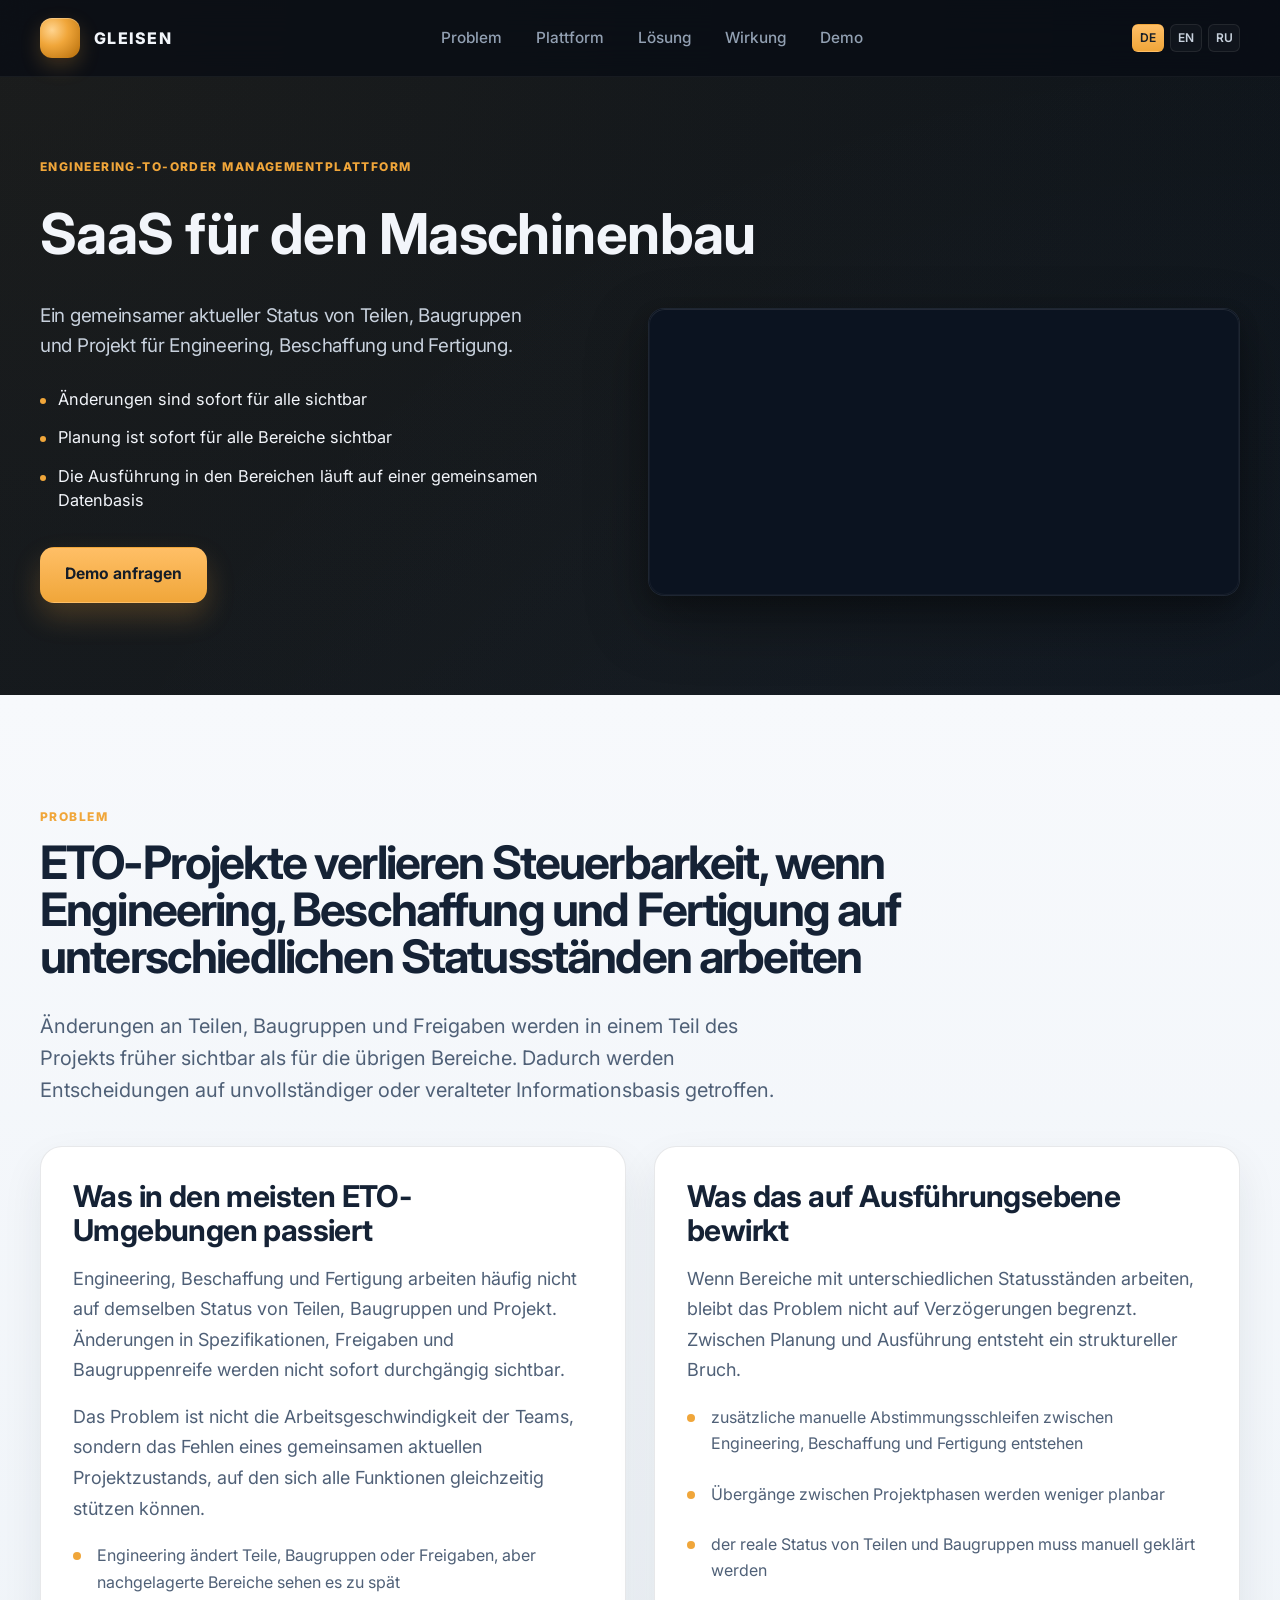
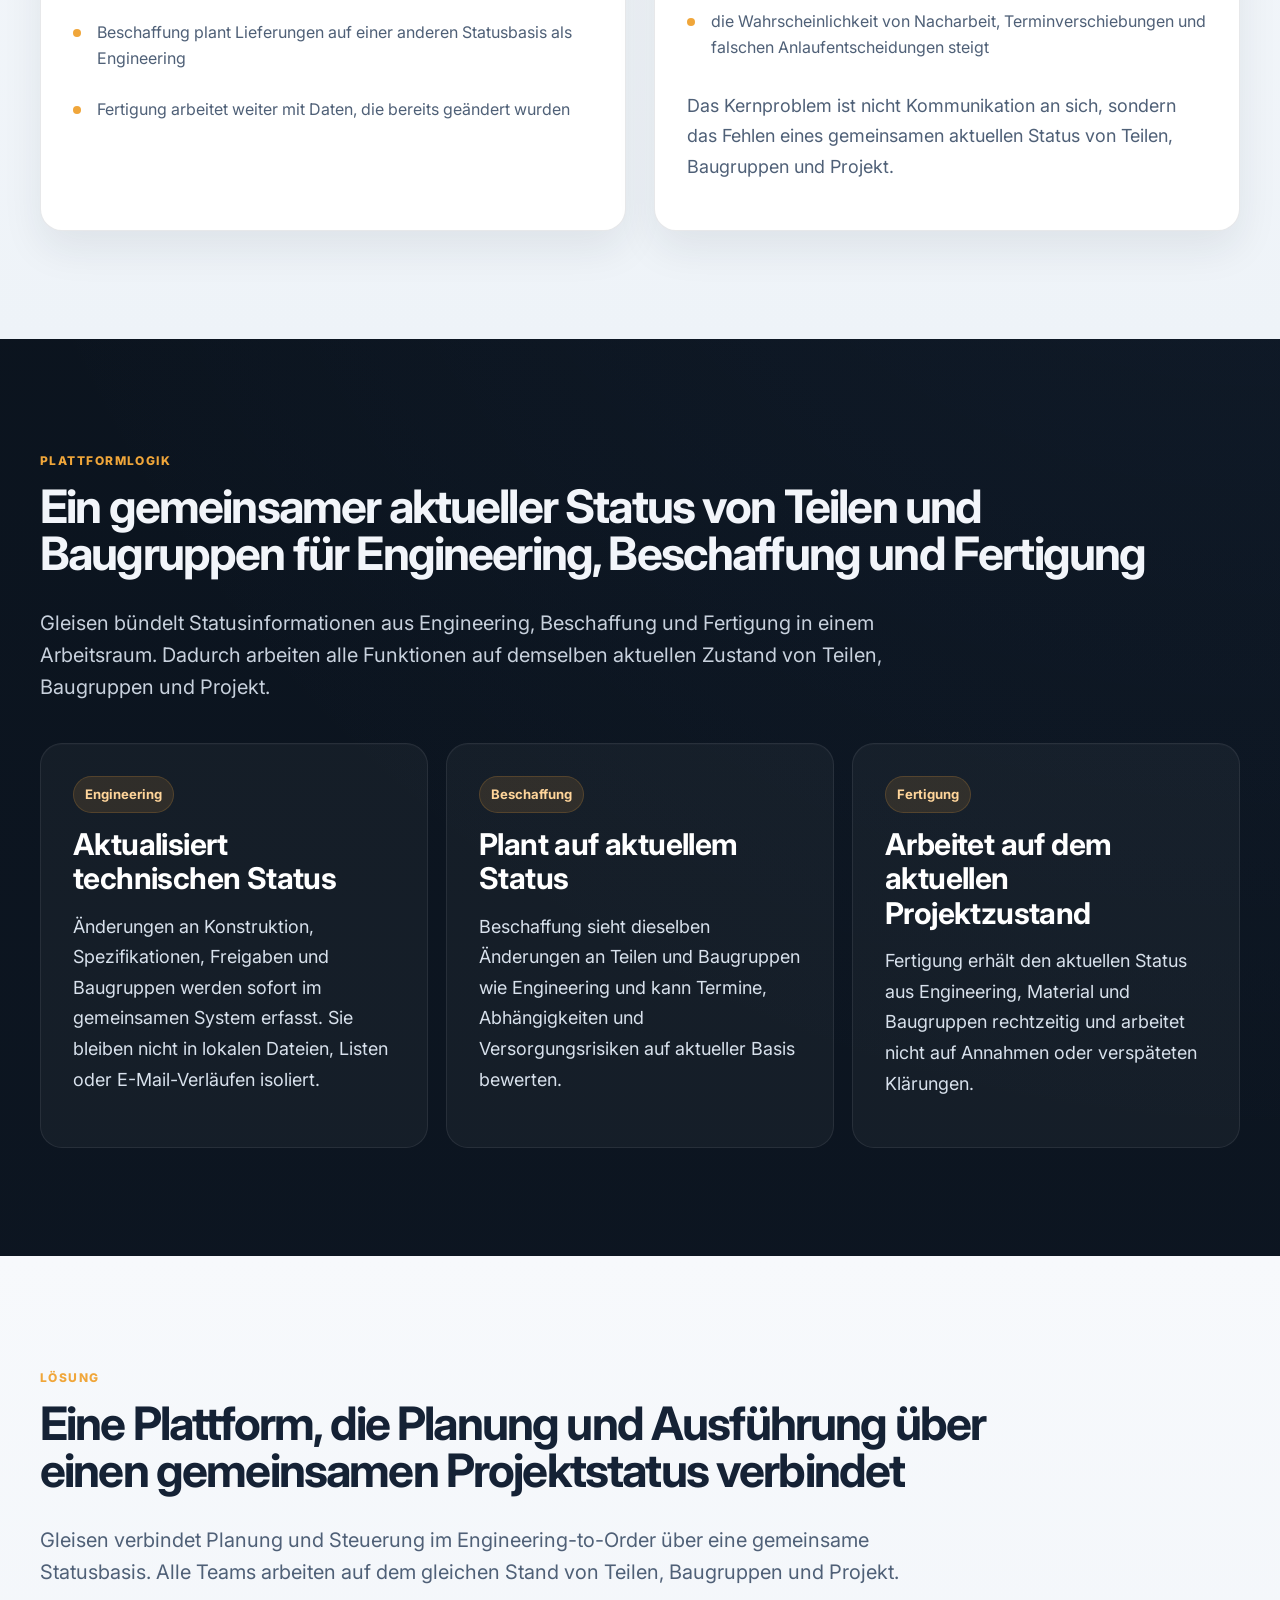
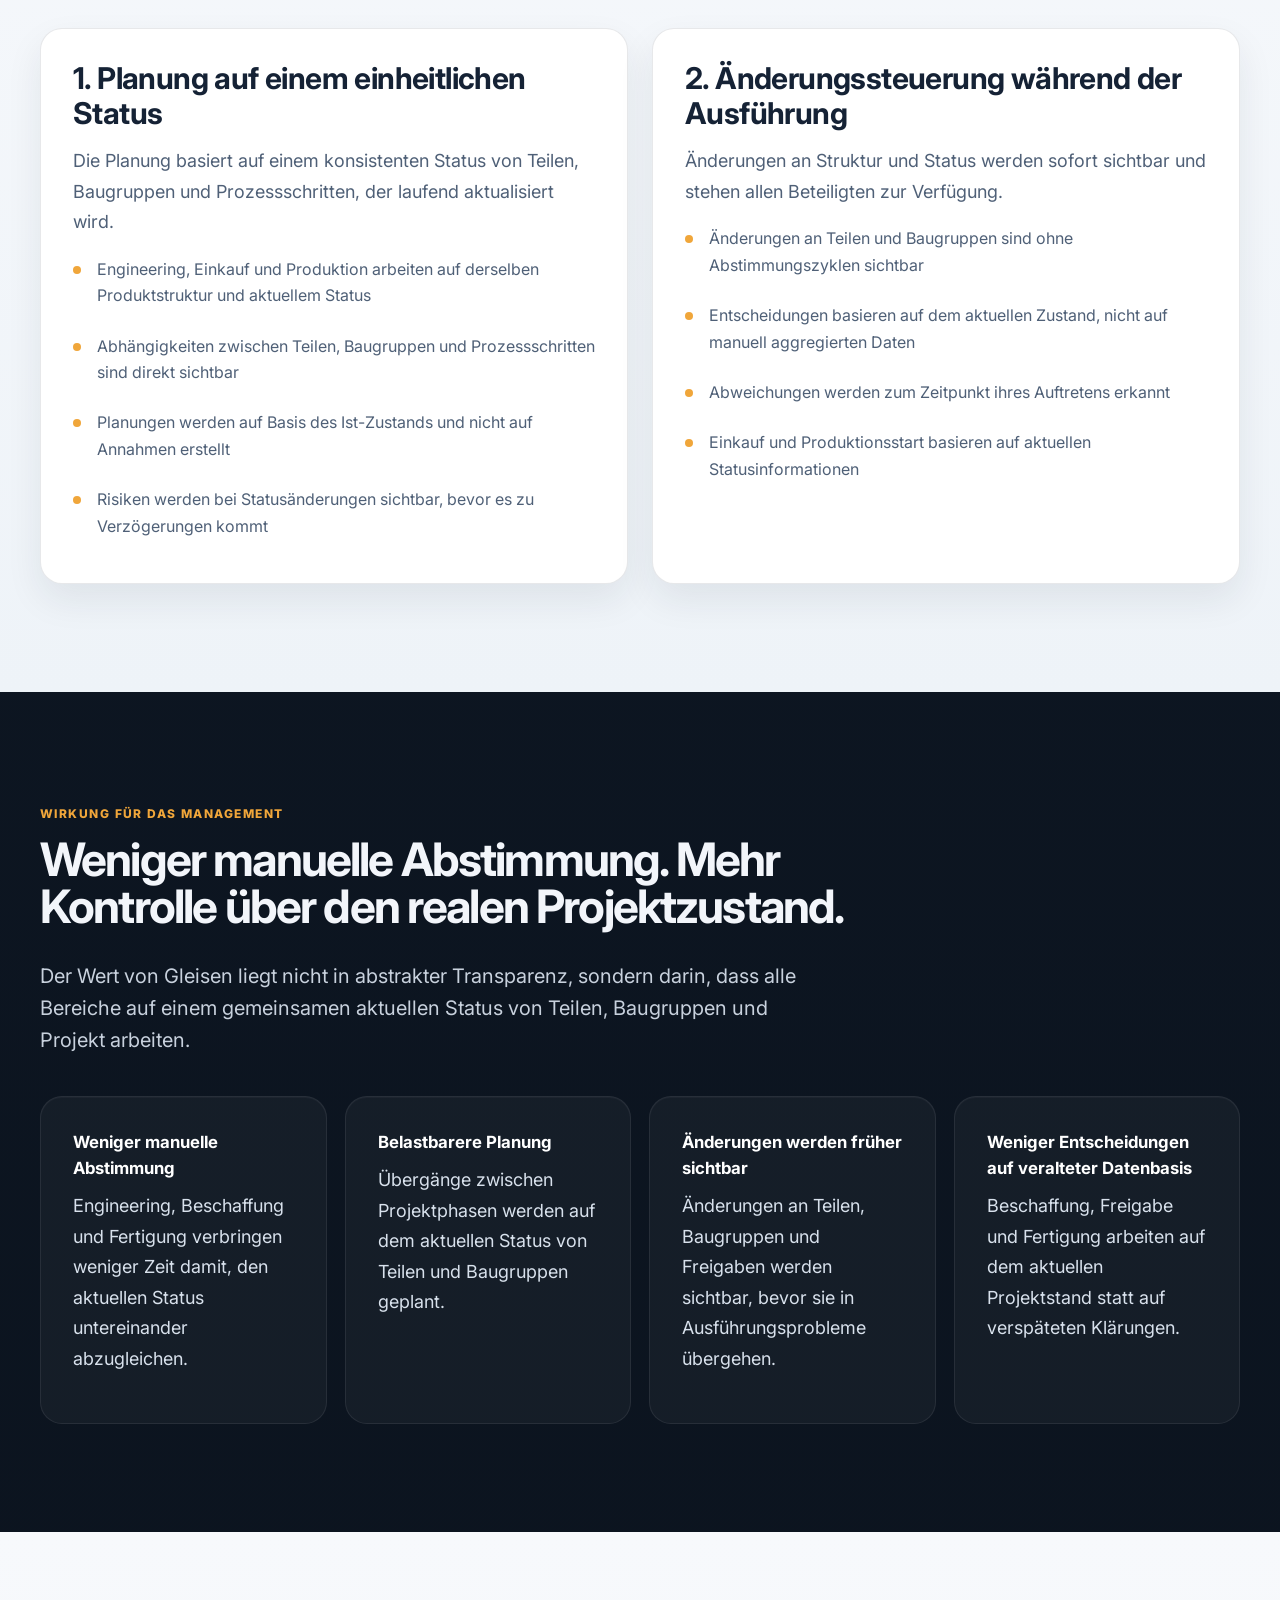
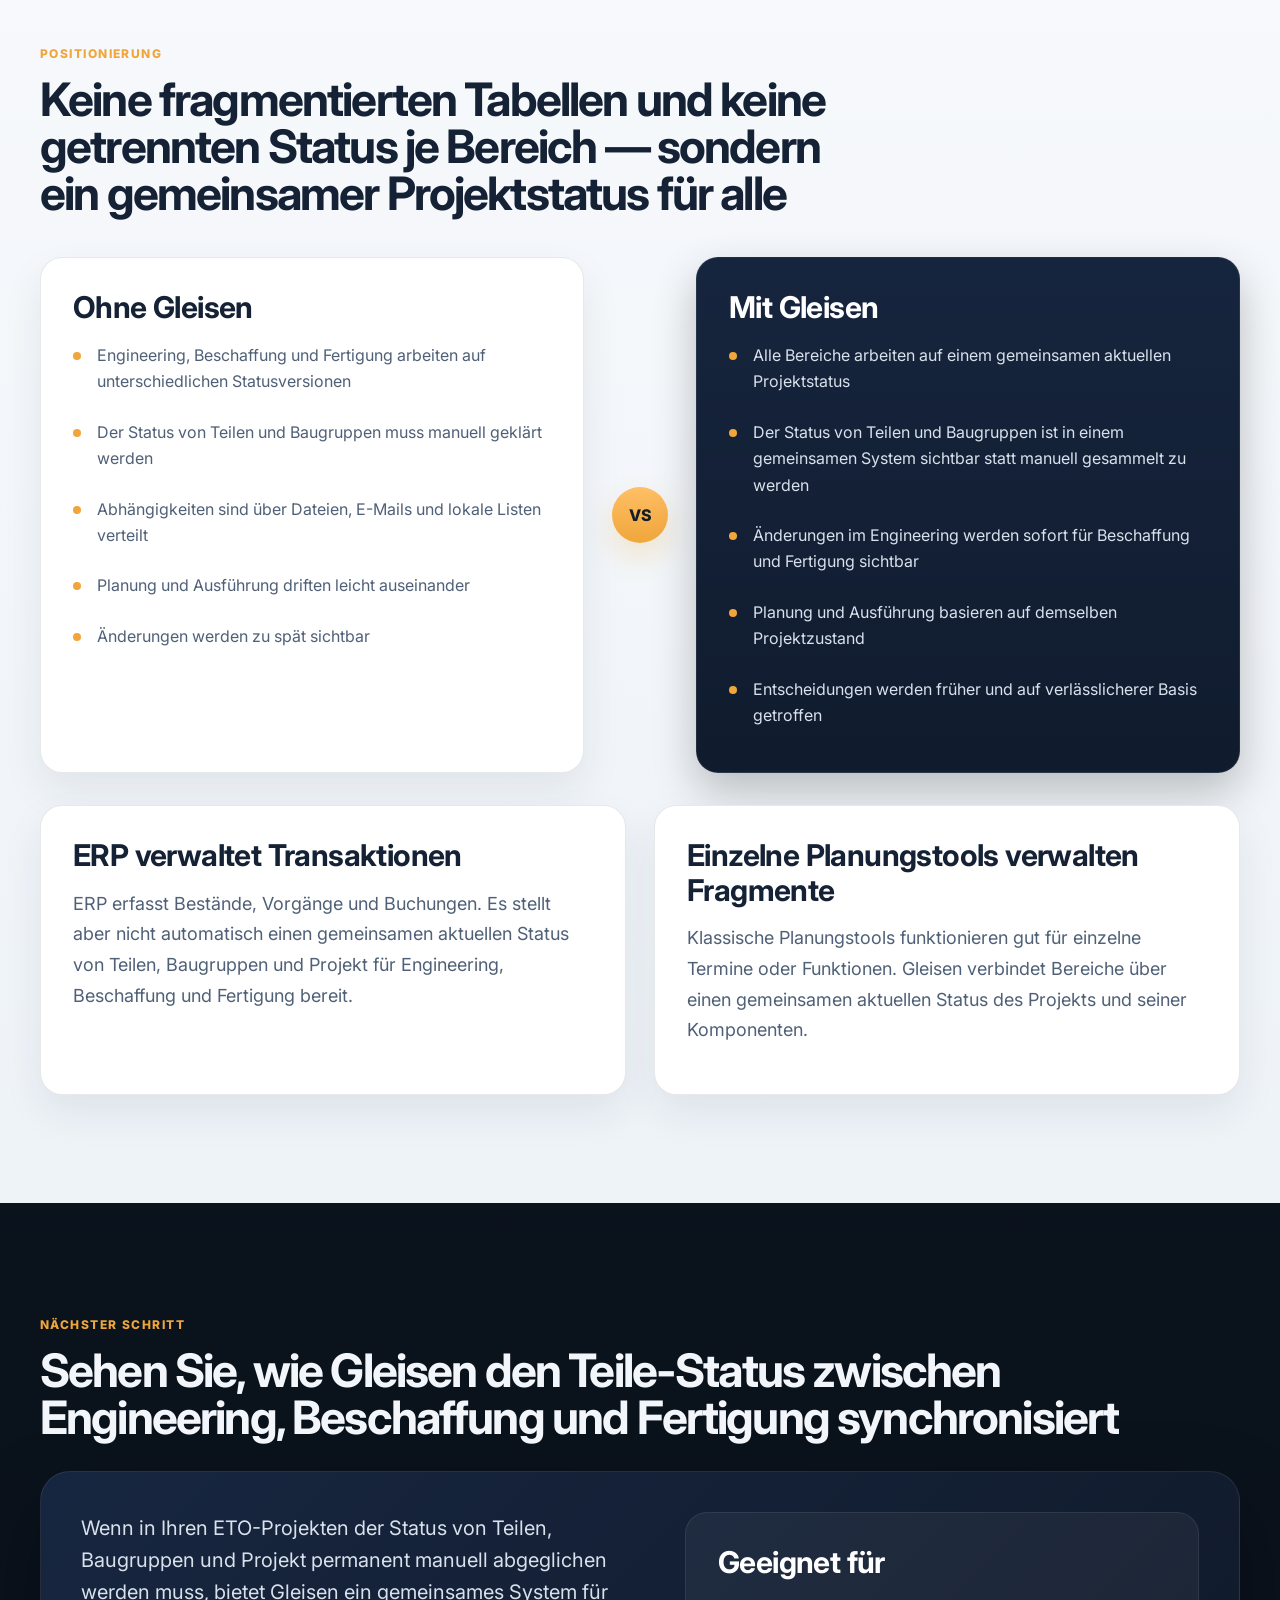
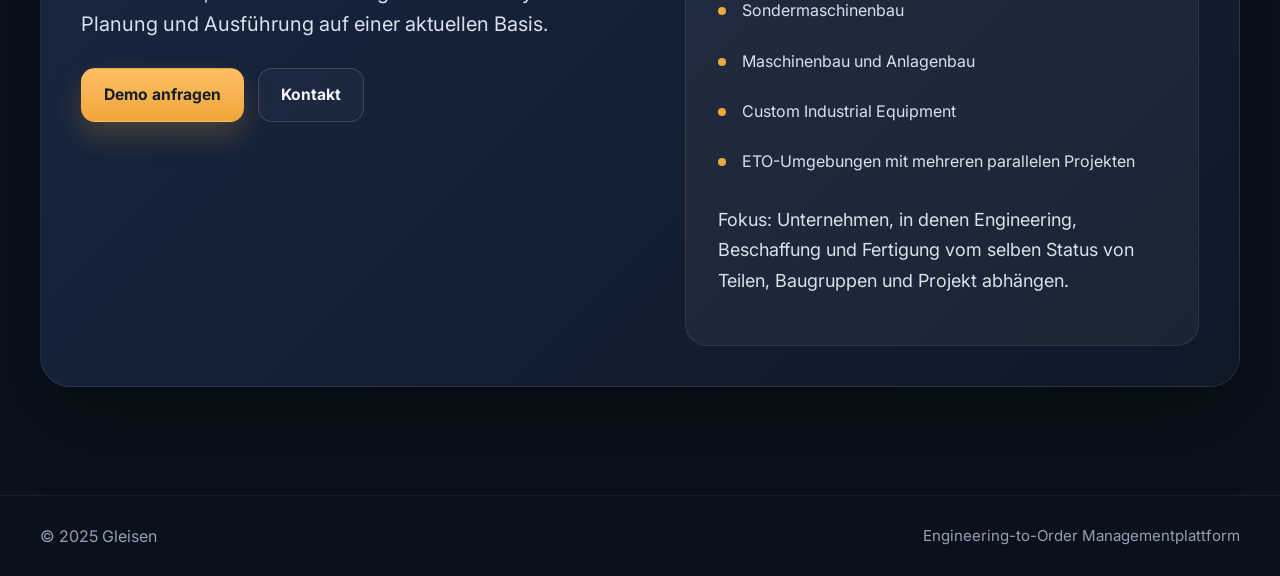
==== index.html @ a9985c9d "init" ====
<!DOCTYPE html>
<html lang="de">

<head>
  <meta charset="UTF-8" />
  <meta name="viewport" content="width=device-width, initial-scale=1.0" />

  <title>Gleisen — Plattform für Statusmanagement von Teilen und Baugruppen in ETO</title>
  <meta name="description"
    content="Gleisen ist eine Plattform für Engineering-to-Order, die Engineering, Beschaffung und Fertigung auf einen gemeinsamen aktuellen Status von Teilen, Baugruppen und Projekt synchronisiert." />
  <meta name="keywords"
    content="Engineering-to-Order Software, ETO Plattform, ETO Steuerung, Maschinenbau SaaS, Teile- und Baugruppenstatus, Engineering Beschaffung Fertigung, Industrial SaaS" />
  <meta name="robots" content="index,follow,max-image-preview:large,max-snippet:-1,max-video-preview:-1" />
  <meta name="author" content="Gleisen" />

  <link rel="canonical" href="https://www.gleisen.com/" />
  <link rel="alternate" hreflang="de" href="https://www.gleisen.com/" />
  <link rel="alternate" hreflang="en" href="https://www.gleisen.com/en.html" />
  <link rel="alternate" hreflang="ru" href="https://www.gleisen.com/ru.html" />
  <link rel="alternate" hreflang="x-default" href="https://www.gleisen.com/" />

  <meta property="og:type" content="website" />
  <meta property="og:title" content="Gleisen — Plattform für Statusmanagement von Teilen und Baugruppen in ETO" />
  <meta property="og:description"
    content="Eine Plattform für Engineering, Beschaffung und Fertigung mit einem gemeinsamen aktuellen Status von Teilen, Baugruppen und Projekt." />
  <meta property="og:url" content="https://www.gleisen.com/" />
  <meta property="og:site_name" content="Gleisen" />
  <meta property="og:locale" content="de_DE" />

  <meta name="twitter:card" content="summary_large_image" />
  <meta name="twitter:title" content="Gleisen — Plattform für Statusmanagement von Teilen und Baugruppen in ETO" />
  <meta name="twitter:description"
    content="Gleisen synchronisiert Engineering, Beschaffung und Fertigung auf einen gemeinsamen aktuellen Status von Teilen, Baugruppen und Projekt." />

  <link rel="preconnect" href="https://fonts.googleapis.com">
  <link rel="preconnect" href="https://fonts.gstatic.com" crossorigin>
  <link href="https://fonts.googleapis.com/css2?family=Inter:wght@400;500;600;700;800&display=swap" rel="stylesheet">
  <link rel="stylesheet" href="styles.css" />

  <script type="application/ld+json">
  {
    "@context": "https://schema.org",
    "@type": "SoftwareApplication",
    "name": "Gleisen",
    "applicationCategory": "BusinessApplication",
    "operatingSystem": "Web",
    "description": "Plattform für Engineering-to-Order, die Engineering, Beschaffung und Fertigung auf einen gemeinsamen aktuellen Status von Teilen, Baugruppen und Projekt zusammenführt.",
    "inLanguage": "de",
    "offers": {
      "@type": "Offer",
      "price": "0",
      "priceCurrency": "EUR"
    }
  }
  </script>
  <script src="script.js" defer></script>
</head>

<body>
  <header class="site-header">
    <div class="container nav">
      <a href="index.html" class="brand" aria-label="Gleisen Startseite">
        <span class="brand-mark" aria-hidden="true"></span>
        <span class="brand-text">GLEISEN</span>
      </a>

      <nav class="nav-links" aria-label="Hauptnavigation">
        <a href="#problem">Problem</a>
        <a href="#platform">Plattform</a>
        <a href="#solution">Lösung</a>
        <a href="#impact">Wirkung</a>
        <a href="#contact">Demo</a>
      </nav>

      <div class="header-actions">
        <div class="lang-switch" aria-label="Sprachumschalter">
          <a href="index.html" class="active" lang="de">DE</a>
          <a href="en.html" lang="en">EN</a>
          <a href="ru.html" lang="ru">RU</a>
        </div>
      </div>
    </div>
  </header>

  <main>

    <section class="hero">
      <div class="container">
        <div class="hero-top">
          <span class="eyebrow">ENGINEERING-TO-ORDER MANAGEMENTPLATTFORM</span>
          <h1>SaaS für den Maschinenbau</h1>
        </div>

        <div class="hero-grid">

          <div class="hero-left">

            <div class="hero-text">
              <p class="hero-subline">
                Ein gemeinsamer aktueller Status von Teilen, Baugruppen und Projekt für Engineering, Beschaffung und
                Fertigung.
              </p>

              <div class="hero-points">
                <div class="item">Änderungen sind sofort für alle sichtbar</div>
                <div class="item">Planung ist sofort für alle Bereiche sichtbar</div>
                <div class="item">Die Ausführung in den Bereichen läuft auf einer gemeinsamen Datenbasis</div>
              </div>
            </div>

            <div class="btn-row hero-actions">
              <a href="#contact" class="btn btn-primary">Demo anfragen</a>
            </div>

          </div>

          <div class="hero-right">
            <div class="hero-media" id="openVideo">
              <video class="hero-video" src="assets/dashboard.mp4" muted autoplay loop></video>
            </div>

            <div class="video-modal" id="videoModal">
              <div class="video-modal-backdrop"></div>
              <div class="video-modal-content">
                <video src="assets/dashboard.mp4" controls autoplay></video>
              </div>
            </div>

          </div>
        </div>
      </div>
    </section>

    <section id="problem" class="section light-section">
      <div class="container">
        <div class="section-header">
          <span class="eyebrow">Problem</span>
          <h2 class="section-title">ETO-Projekte verlieren Steuerbarkeit, wenn Engineering, Beschaffung und Fertigung
            auf unterschiedlichen Statusständen arbeiten</h2>
        </div>

        <p class="section-intro narrow">
          Änderungen an Teilen, Baugruppen und Freigaben werden in einem Teil des Projekts früher sichtbar als für die
          übrigen Bereiche.
          Dadurch werden Entscheidungen auf unvollständiger oder veralteter Informationsbasis getroffen.
        </p>

        <div class="cards-grid">
          <div class="card">
            <h3>Was in den meisten ETO-Umgebungen passiert</h3>
            <p>
              Engineering, Beschaffung und Fertigung arbeiten häufig nicht auf demselben Status von Teilen, Baugruppen
              und Projekt.
              Änderungen in Spezifikationen, Freigaben und Baugruppenreife werden nicht sofort durchgängig sichtbar.
            </p>
            <p>
              Das Problem ist nicht die Arbeitsgeschwindigkeit der Teams, sondern das Fehlen eines gemeinsamen aktuellen
              Projektzustands,
              auf den sich alle Funktionen gleichzeitig stützen können.
            </p>
            <ul class="list">
              <li>Engineering ändert Teile, Baugruppen oder Freigaben, aber nachgelagerte Bereiche sehen es zu spät</li>
              <li>Beschaffung plant Lieferungen auf einer anderen Statusbasis als Engineering</li>
              <li>Fertigung arbeitet weiter mit Daten, die bereits geändert wurden</li>
            </ul>
          </div>

          <div class="card">
            <h3>Was das auf Ausführungsebene bewirkt</h3>
            <p>
              Wenn Bereiche mit unterschiedlichen Statusständen arbeiten, bleibt das Problem nicht auf Verzögerungen
              begrenzt.
              Zwischen Planung und Ausführung entsteht ein struktureller Bruch.
            </p>
            <ul class="list">
              <li>zusätzliche manuelle Abstimmungsschleifen zwischen Engineering, Beschaffung und Fertigung entstehen
              </li>
              <li>Übergänge zwischen Projektphasen werden weniger planbar</li>
              <li>der reale Status von Teilen und Baugruppen muss manuell geklärt werden</li>
              <li>die Wahrscheinlichkeit von Nacharbeit, Terminverschiebungen und falschen Anlaufentscheidungen steigt
              </li>
            </ul>
            <p style="margin-top:18px;">
              Das Kernproblem ist nicht Kommunikation an sich, sondern das Fehlen eines gemeinsamen aktuellen Status von
              Teilen, Baugruppen und Projekt.
            </p>
          </div>
        </div>
      </div>
    </section>

    <section id="platform" class="section">
      <div class="container">
        <div class="section-header">
          <span class="eyebrow">Plattformlogik</span>
          <h2 class="section-title">Ein gemeinsamer aktueller Status von Teilen und Baugruppen für Engineering,
            Beschaffung und Fertigung</h2>
        </div>

        <p class="section-intro">
          Gleisen bündelt Statusinformationen aus Engineering, Beschaffung und Fertigung in einem Arbeitsraum.
          Dadurch arbeiten alle Funktionen auf demselben aktuellen Zustand von Teilen, Baugruppen und Projekt.
        </p>

        <div class="flow-line">
          <div class="flow-card">
            <div class="label">Engineering</div>
            <h3>Aktualisiert technischen Status</h3>
            <p>
              Änderungen an Konstruktion, Spezifikationen, Freigaben und Baugruppen werden sofort im gemeinsamen System
              erfasst.
              Sie bleiben nicht in lokalen Dateien, Listen oder E-Mail-Verläufen isoliert.
            </p>
          </div>

          <div class="flow-card">
            <div class="label">Beschaffung</div>
            <h3>Plant auf aktuellem Status</h3>
            <p>
              Beschaffung sieht dieselben Änderungen an Teilen und Baugruppen wie Engineering
              und kann Termine, Abhängigkeiten und Versorgungsrisiken auf aktueller Basis bewerten.
            </p>
          </div>

          <div class="flow-card">
            <div class="label">Fertigung</div>
            <h3>Arbeitet auf dem aktuellen Projektzustand</h3>
            <p>
              Fertigung erhält den aktuellen Status aus Engineering, Material und Baugruppen rechtzeitig
              und arbeitet nicht auf Annahmen oder verspäteten Klärungen.
            </p>
          </div>
        </div>
      </div>
    </section>

    <section id="solution" class="section light-section">
      <div class="container">
        <div class="section-header">
          <span class="eyebrow">Lösung</span>
          <h2 class="section-title">
            Eine Plattform, die Planung und Ausführung über einen gemeinsamen Projektstatus verbindet
          </h2>
        </div>

        <p class="section-intro">
          Gleisen verbindet Planung und Steuerung im Engineering-to-Order über eine gemeinsame Statusbasis.
          Alle Teams arbeiten auf dem gleichen Stand von Teilen, Baugruppen und Projekt.
        </p>

        <div class="split">
          <div class="feature-panel light panel-left">
            <h3>1. Planung auf einem einheitlichen Status</h3>
            <p>
              Die Planung basiert auf einem konsistenten Status von Teilen, Baugruppen und Prozessschritten, der laufend
              aktualisiert wird.
            </p>
            <ul class="list">
              <li>Engineering, Einkauf und Produktion arbeiten auf derselben Produktstruktur und aktuellem Status</li>
              <li>Abhängigkeiten zwischen Teilen, Baugruppen und Prozessschritten sind direkt sichtbar</li>
              <li>Planungen werden auf Basis des Ist-Zustands und nicht auf Annahmen erstellt</li>
              <li>Risiken werden bei Statusänderungen sichtbar, bevor es zu Verzögerungen kommt</li>
            </ul>
          </div>

          <div class="feature-panel light panel-right">
            <h3>2. Änderungssteuerung während der Ausführung</h3>
            <p>
              Änderungen an Struktur und Status werden sofort sichtbar und stehen allen Beteiligten zur Verfügung.
            </p>
            <ul class="list">
              <li>Änderungen an Teilen und Baugruppen sind ohne Abstimmungszyklen sichtbar</li>
              <li>Entscheidungen basieren auf dem aktuellen Zustand, nicht auf manuell aggregierten Daten</li>
              <li>Abweichungen werden zum Zeitpunkt ihres Auftretens erkannt</li>
              <li>Einkauf und Produktionsstart basieren auf aktuellen Statusinformationen</li>
            </ul>
          </div>
        </div>
      </div>
    </section>

    <section id="impact" class="section">
      <div class="container">
        <div class="section-header">
          <span class="eyebrow">Wirkung für das Management</span>
          <h2 class="section-title">Weniger manuelle Abstimmung. Mehr Kontrolle über den realen Projektzustand.</h2>
        </div>

        <p class="section-intro narrow">
          Der Wert von Gleisen liegt nicht in abstrakter Transparenz, sondern darin, dass alle Bereiche
          auf einem gemeinsamen aktuellen Status von Teilen, Baugruppen und Projekt arbeiten.
        </p>

        <div class="value-grid">
          <div class="value-card">
            <strong>Weniger manuelle Abstimmung</strong>
            <p>Engineering, Beschaffung und Fertigung verbringen weniger Zeit damit, den aktuellen Status untereinander
              abzugleichen.</p>
          </div>
          <div class="value-card">
            <strong>Belastbarere Planung</strong>
            <p>Übergänge zwischen Projektphasen werden auf dem aktuellen Status von Teilen und Baugruppen geplant.</p>
          </div>
          <div class="value-card">
            <strong>Änderungen werden früher sichtbar</strong>
            <p>Änderungen an Teilen, Baugruppen und Freigaben werden sichtbar, bevor sie in Ausführungsprobleme
              übergehen.</p>
          </div>
          <div class="value-card">
            <strong>Weniger Entscheidungen auf veralteter Datenbasis</strong>
            <p>Beschaffung, Freigabe und Fertigung arbeiten auf dem aktuellen Projektstand statt auf verspäteten
              Klärungen.</p>
          </div>
        </div>
      </div>
    </section>

    <section class="section light-section">
      <div class="container">
        <div class="section-header">
          <span class="eyebrow">Positionierung</span>
          <h2 class="section-title">Keine fragmentierten Tabellen und keine getrennten Status je Bereich — sondern ein
            gemeinsamer Projektstatus für alle</h2>
        </div>

        <div class="compare compare-top">
          <div class="compare-card left">
            <h3>Ohne Gleisen</h3>
            <ul class="list">
              <li>Engineering, Beschaffung und Fertigung arbeiten auf unterschiedlichen Statusversionen</li>
              <li>Der Status von Teilen und Baugruppen muss manuell geklärt werden</li>
              <li>Abhängigkeiten sind über Dateien, E-Mails und lokale Listen verteilt</li>
              <li>Planung und Ausführung driften leicht auseinander</li>
              <li>Änderungen werden zu spät sichtbar</li>
            </ul>
          </div>

          <div class="vs">VS</div>

          <div class="compare-card right">
            <h3>Mit Gleisen</h3>
            <ul class="list">
              <li>Alle Bereiche arbeiten auf einem gemeinsamen aktuellen Projektstatus</li>
              <li>Der Status von Teilen und Baugruppen ist in einem gemeinsamen System sichtbar statt manuell gesammelt
                zu werden</li>
              <li>Änderungen im Engineering werden sofort für Beschaffung und Fertigung sichtbar</li>
              <li>Planung und Ausführung basieren auf demselben Projektzustand</li>
              <li>Entscheidungen werden früher und auf verlässlicherer Basis getroffen</li>
            </ul>
          </div>
        </div>

        <div class="cards-grid positioning-grid">
          <div class="card positioning-card">
            <h3>ERP verwaltet Transaktionen</h3>
            <p>
              ERP erfasst Bestände, Vorgänge und Buchungen.
              Es stellt aber nicht automatisch einen gemeinsamen aktuellen Status von Teilen, Baugruppen und Projekt für
              Engineering, Beschaffung und Fertigung bereit.
            </p>
          </div>
          <div class="card positioning-card">
            <h3>Einzelne Planungstools verwalten Fragmente</h3>
            <p>
              Klassische Planungstools funktionieren gut für einzelne Termine oder Funktionen.
              Gleisen verbindet Bereiche über einen gemeinsamen aktuellen Status des Projekts und seiner Komponenten.
            </p>
          </div>
        </div>
      </div>
    </section>

    <section id="contact" class="section">
      <div class="container">
        <div class="section-header">
          <span class="eyebrow">Nächster Schritt</span>
          <h2 class="section-title">Sehen Sie, wie Gleisen den Teile-Status zwischen Engineering, Beschaffung und
            Fertigung synchronisiert</h2>
        </div>

        <div class="cta-panel">
          <div>
            <p class="section-intro narrow" style="margin-bottom: 28px;">
              Wenn in Ihren ETO-Projekten der Status von Teilen, Baugruppen und Projekt permanent manuell abgeglichen
              werden muss,
              bietet Gleisen ein gemeinsames System für Planung und Ausführung auf einer aktuellen Basis.
            </p>
            <div class="btn-row">
              <a href="mailto:demo@gleisen.com" class="btn btn-primary">Demo anfragen</a>
              <a href="mailto:kontakt@gleisen.com" class="btn btn-secondary">Kontakt</a>
            </div>
          </div>

          <div class="cta-box">
            <h3>Geeignet für</h3>
            <ul class="list">
              <li>Sondermaschinenbau</li>
              <li>Maschinenbau und Anlagenbau</li>
              <li>Custom Industrial Equipment</li>
              <li>ETO-Umgebungen mit mehreren parallelen Projekten</li>
            </ul>
            <p style="margin-top:18px;">
              Fokus: Unternehmen, in denen Engineering, Beschaffung und Fertigung vom selben Status von Teilen,
              Baugruppen und Projekt abhängen.
            </p>
          </div>
        </div>
      </div>
    </section>
  </main>

  <footer class="footer">
    <div class="container footer-row">
      <div>© 2025 Gleisen</div>
      <div class="muted-small">Engineering-to-Order Managementplattform</div>
    </div>
  </footer>
</body>

</html>
---- styles.css ----
:root {
  --bg: #0a111b;
  --bg-2: #0f1825;
  --bg-3: #142133;

  --panel: rgba(255, 255, 255, 0.04);
  --panel-strong: rgba(255, 255, 255, 0.06);
  --panel-light: #f7f9fc;
  --panel-light-2: #eef3f8;

  --text: #f2f5fa;
  --text-2: #c8d1dd;
  --text-3: #92a0b2;

  --text-dark: #152235;
  --text-dark-2: #4f6077;

  --text-on-dark: #ffffff;
  --text-on-dark-2: #d8e1ec;
  --text-on-dark-3: #b6c4d6;

  --line: rgba(255, 255, 255, 0.08);
  --line-2: rgba(255, 255, 255, 0.14);
  --line-dark: rgba(21, 34, 53, 0.10);

  --accent: #f0a63a;
  --accent-2: #ffbf66;
  --accent-dark: #d88b17;

  --success: #3fbf8e;
  --warn: #f0a63a;
  --danger: #ea6c6c;
  --info: #70a7ff;

  --radius-s: 10px;
  --radius-m: 16px;
  --radius-l: 22px;
  --radius-xl: 30px;

  --shadow-s: 0 10px 24px rgba(0, 0, 0, 0.18);
  --shadow-m: 0 18px 44px rgba(0, 0, 0, 0.24);
  --shadow-l: 0 32px 80px rgba(0, 0, 0, 0.32);

  --max-width: 1200px;
  --section-space: 108px;
  --section-space-mobile: 72px;
}

*,
*::before,
*::after {
  box-sizing: border-box;
}

html {
  scroll-behavior: smooth;
}

body {
  margin: 0;
  font-family: "Inter", system-ui, -apple-system, BlinkMacSystemFont, "Segoe UI", sans-serif;
  color: var(--text);
  background:
    radial-gradient(circle at 0% 0%, rgba(240, 166, 58, 0.08) 0%, transparent 28%),
    radial-gradient(circle at 100% 20%, rgba(112, 167, 255, 0.06) 0%, transparent 24%),
    linear-gradient(180deg, #09111a 0%, #0d1622 48%, #0a111b 100%);
  line-height: 1.55;
  -webkit-font-smoothing: antialiased;
  text-rendering: optimizeLegibility;
}

img,
video {
  display: block;
  max-width: 100%;
}

a {
  color: inherit;
  text-decoration: none;
}

.container {
  width: min(var(--max-width), calc(100% - 48px));
  margin: 0 auto;
}

.section {
  padding: var(--section-space) 0;
  position: relative;
}

.light-section {
  background: linear-gradient(180deg, #f7f9fc 0%, #eef3f8 100%);
  color: var(--text-dark);
}

.light-section h1,
.light-section h2,
.light-section h3,
.light-section strong {
  color: var(--text-dark);
}

.light-section p,
.light-section li,
.light-section .muted-small,
.light-section .lead,
.light-section .section-intro {
  color: var(--text-dark-2);
}

/* HEADER */

.site-header {
  position: sticky;
  top: 0;
  z-index: 100;
  backdrop-filter: blur(18px);
  background: rgba(7, 12, 20, 0.72);
  border-bottom: 1px solid rgba(255, 255, 255, 0.05);
}

.nav {
  min-height: 76px;
  display: flex;
  align-items: center;
  justify-content: space-between;
  gap: 24px;
}

.brand {
  display: inline-flex;
  align-items: center;
  gap: 14px;
  font-weight: 800;
  letter-spacing: 0.08em;
}

.brand-mark {
  width: 40px;
  height: 40px;
  border-radius: 12px;
  background: radial-gradient(circle at 30% 30%, #ffd48f 0%, #f0a63a 40%, #b36b08 100%);
  box-shadow:
    inset 0 1px 0 rgba(255, 255, 255, 0.28),
    0 8px 20px rgba(240, 166, 58, 0.22);
}

.brand-text {
  font-size: 1rem;
  color: var(--text);
}

.nav-links {
  display: flex;
  gap: 34px;
  align-items: center;
  color: var(--text-3);
  font-size: 0.96rem;
  font-weight: 500;
}

.nav-links a:hover {
  color: var(--text);
}

.header-actions {
  display: flex;
  align-items: center;
  gap: 12px;
}

.lang-switch {
  display: flex;
  gap: 6px; /* было 8 */
  align-items: center;
}

.lang-switch a {
  width: 32px;   /* было 42 */
  height: 28px;  /* было 42 */
  padding: 0;
  border-radius: 6px; /* было 12 */
  border: 1px solid var(--line);
  color: var(--text-2);
  background: rgba(255, 255, 255, 0.03);
  font-size: 0.75rem; /* было 0.88 */
  font-weight: 600;   /* было 700 */
  line-height: 1;
  display: inline-flex;
  align-items: center;
  justify-content: center;
  transition: all 0.18s ease;
}

.lang-switch a:hover {
  background: rgba(255, 255, 255, 0.07);
  color: var(--text);
}

.lang-switch a.active {
  color: #151d28;
  background: linear-gradient(180deg, var(--accent-2) 0%, var(--accent) 100%);
  border-color: transparent;
}

/* TYPOGRAPHY */

.eyebrow {
  display: inline-block;
  margin-bottom: 16px;
  font-size: 12px;
  line-height: 1;
  font-weight: 800;
  letter-spacing: 0.12em;
  text-transform: uppercase;
  color: var(--accent);
}

h1,
h2,
h3 {
  margin: 0 0 18px;
  line-height: 1.02;
}

.hero-top h1 {
  letter-spacing: -0.01em;
}

h2 {
  letter-spacing: 0.01em;
}

h1 {
  font-size: clamp(2.8rem, 4.2vw, 4.8rem);
}

h2 {
  font-size: clamp(2.2rem, 3.6vw, 3.8rem);
}

h3 {
  font-size: clamp(1.2rem, 1.8vw, 1.42rem);
}

p {
  margin: 0 0 16px;
  color: var(--text-2);
  font-size: 1.04rem;
}

.lead {
  font-size: 1.16rem;
  max-width: 66ch;
  color: var(--text-2);
}

.muted-small {
  color: var(--text-3);
  font-size: 0.94rem;
}

/* BUTTONS */

.btn-row {
  display: flex;
  flex-wrap: wrap;
  gap: 14px;
  margin-top: 8px;
}

.btn {
  display: inline-flex;
  align-items: center;
  justify-content: center;
  min-height: 54px;
  padding: 0 22px;
  border-radius: 14px;
  font-weight: 700;
  font-size: 0.98rem;
  border: 1px solid transparent;
  transition: all 0.18s ease;
  cursor: pointer;
  white-space: nowrap;
}

.btn:hover {
  transform: translateY(-1px);
}

.btn-primary {
  background: linear-gradient(180deg, var(--accent-2) 0%, var(--accent) 100%);
  color: #151d28;
  box-shadow: 0 14px 28px rgba(240, 166, 58, 0.22);
}

.btn-primary:hover {
  background: linear-gradient(180deg, #ffc978 0%, #e89a22 100%);
}

.btn-secondary {
  background: rgba(255, 255, 255, 0.03);
  border-color: var(--line-2);
  color: var(--text);
}

.btn-secondary:hover {
  background: rgba(255, 255, 255, 0.06);
}

/* SECTION HEADERS */

.section-header {
  width: 100%;
  margin-bottom: 30px;
}

.section-title {
  max-width: 1120px;
  margin: 0;
  line-height: 1.02;
  letter-spacing: -0.04em;
  text-wrap: balance;
}

.section-intro {
  max-width: 860px;
  margin: 0 0 40px;
  font-size: 20px;
  line-height: 1.6;
}

.section-intro.narrow {
  max-width: 760px;
}

/* HERO */

.hero {
  padding: 60px 0 92px;
}

.hero-top {
  margin-bottom: 40px;
  max-width: 100%;
}

.hero-top h1 {
  margin: 0;
  max-width: none;
  width: 100%;
  font-size: clamp(2.7rem, 4.4vw, 4.6rem);
  line-height: 0.96;
  text-wrap: balance;
}

.hero-top .eyebrow {
  display: block;
  margin-top: 24px;
  margin-bottom: 34px;
}

.hero-grid {
  display: grid;
  grid-template-columns: minmax(0, 520px) minmax(0, 1fr);
  gap: 88px;
  align-items: stretch;
}

.hero-left {
  display: flex;
  flex-direction: column;
  height: 100%;
}

.hero-text {
  margin-bottom: 0;
}

.hero-actions {
  margin-top: auto;
}

.hero-subline {
  margin: 0 0 26px;
  max-width: 500px;
  font-size: 1.18rem;
  line-height: 1.58;
  color: var(--text-2);
  letter-spacing: -0.015em;
}

.hero-points {
  display: grid;
  gap: 14px;
  margin: 0 0 34px;
}

.hero-points .item {
  position: relative;
  padding-left: 18px;
  font-size: 1.02rem;
  line-height: 1.5;
  color: var(--text);
}

.hero-points .item::before {
  content: "";
  position: absolute;
  left: 0;
  top: 11px;
  width: 6px;
  height: 6px;
  border-radius: 999px;
  background: var(--accent);
}

.hero .btn.btn-primary {
  min-height: 56px;
  padding: 0 24px;
  border-radius: 14px;
}

.hero-right {
  min-width: 0;
  display: flex;
  align-items: center;
  justify-content: flex-start;
  padding-top: 0;
}

.hero-media {
  position: relative;
  width: 100%;
  max-width: 960px;
  aspect-ratio: 1920 / 934;
  overflow: hidden;

  border-radius: 16px;
  background: #0b1320;
  border: 1px solid rgba(255, 255, 255, 0.08);

  box-shadow:
    0 24px 60px rgba(0, 0, 0, 0.35),
    0 8px 20px rgba(0, 0, 0, 0.2);

  transform: none;

  /* ДОБАВЬ ЭТО */
  cursor: pointer;
  transition: transform 0.2s ease, box-shadow 0.2s ease;
}

.hero-media:hover {
  transform: translateY(-6px);
  box-shadow:
    0 32px 80px rgba(0, 0, 0, 0.45),
    0 12px 30px rgba(0, 0, 0, 0.25);
}

.hero-media::before {
  content: "";
  position: absolute;
  inset: 0;
  border-radius: inherit;
  pointer-events: none;
  box-shadow:
    inset 0 1px 0 rgba(255,255,255,0.06),
    inset 0 0 0 1px rgba(255,255,255,0.04);
}

.hero-media::after {
  content: "";
  position: absolute;
  inset: -20px;
  z-index: -1;
  border-radius: 28px;
  background: radial-gradient(
    60% 60% at 50% 50%,
    rgba(240, 166, 58, 0.12),
    transparent 70%
  );
  filter: blur(20px);
  opacity: 0.7;
}

.hero-video {
  width: 100%;
  height: 100%;
  display: block;
  object-fit: contain;
  background: #0b1320;
}

.video-modal {
  position: fixed;
  inset: 0;
  z-index: 999;
  display: none;
}

.video-modal.active {
  display: block;
}

/* затемнение */
.video-modal-backdrop {
  position: absolute;
  inset: 0;
  background: rgba(5, 10, 18, 0.75);
  backdrop-filter: blur(8px);
}

/* сам контейнер */
.video-modal-content {
  position: absolute;
  inset: 50%;
  transform: translate(-50%, -50%) scale(0.92);
  width: min(1100px, 92vw);
  aspect-ratio: 16 / 9;

  border-radius: 20px;
  overflow: hidden;
  background: #000;

  box-shadow:
    0 40px 120px rgba(0,0,0,0.6);

  transition: all 0.25s ease;
}

/* анимация появления */
.video-modal.active .video-modal-content {
  transform: translate(-50%, -50%) scale(1);
}

/* видео внутри */
.video-modal video {
  width: 100%;
  height: 100%;
  object-fit: contain;
}

/* CARDS */

.cards-grid {
  display: grid;
  grid-template-columns: repeat(2, minmax(0, 1fr));
  gap: 28px;
}

.card,
.feature-panel,
.value-card,
.compare-card,
.cta-box,
.flow-card {
  padding: 32px;
  border-radius: 22px;
}

.card {
  background: #ffffff;
  border: 1px solid var(--line-dark);
  box-shadow: 0 18px 40px rgba(21, 34, 53, 0.08);
}

.card h3,
.feature-panel h3,
.compare-card h3,
.cta-box h3,
.flow-card h3 {
  margin-top: 0;
  margin-bottom: 16px;
  font-size: 30px;
  line-height: 1.15;
  letter-spacing: -0.02em;
}

.card p,
.feature-panel p,
.compare-card p,
.cta-box p,
.flow-card p,
.value-card p {
  font-size: 18px;
  line-height: 1.7;
}

.list {
  list-style: none;
  margin: 18px 0 0;
  padding: 0;
  display: grid;
  gap: 12px;
}

.list li {
  margin-bottom: 12px;
}

.list li {
  position: relative;
  padding-left: 24px;
  line-height: 1.65;
}

.list li::before {
  content: "";
  position: absolute;
  left: 0;
  top: 10px;
  width: 8px;
  height: 8px;
  border-radius: 999px;
  background: var(--accent);
}

/* FLOW */

.flow-line {
  display: grid;
  grid-template-columns: repeat(3, 1fr);
  gap: 18px;
  margin-top: 40px;
}

.flow-card {
  background: rgba(255, 255, 255, 0.04);
  border: 1px solid var(--line);
  box-shadow: inset 0 1px 0 rgba(255, 255, 255, 0.02);
  color: var(--text-on-dark-2);
}

.flow-card h3 {
  color: var(--text-on-dark);
}

.flow-card p {
  color: var(--text-on-dark-2);
}

.flow-card .label {
  display: inline-block;
  padding: 7px 11px;
  margin-bottom: 14px;
  border-radius: 999px;
  font-size: 0.82rem;
  font-weight: 700;
  color: #ffd59a;
  background: rgba(240, 166, 58, 0.12);
  border: 1px solid rgba(240, 166, 58, 0.18);
}

/* SPLIT */

.split {
  display: grid;
  grid-template-columns: 1fr 1fr;
  gap: 24px;
  margin-top: 40px;
}

.feature-panel {
  position: relative;
  overflow: hidden;
}

.feature-panel.light {
  background: #ffffff;
  border: 1px solid var(--line-dark);
  box-shadow: 0 16px 36px rgba(21, 34, 53, 0.08);
}

.feature-panel.light p,
.feature-panel.light li {
  color: var(--text-dark-2);
}

/* VALUE */

.value-grid {
  display: grid;
  grid-template-columns: repeat(4, 1fr);
  gap: 18px;
  margin-top: 40px;
}

.value-card {
  background: rgba(255, 255, 255, 0.04);
  border: 1px solid var(--line);
  box-shadow: inset 0 1px 0 rgba(255, 255, 255, 0.03);
  color: var(--text-on-dark-2);
}

.value-card strong {
  display: block;
  margin-bottom: 10px;
  color: var(--text-on-dark);
  font-size: 1.05rem;
}

.value-card p {
  color: var(--text-on-dark-2);
}

/* COMPARE */

.compare {
  display: grid;
  grid-template-columns: minmax(0, 1fr) auto minmax(0, 1fr);
  gap: 28px;
  align-items: stretch;
}

.compare-top {
  margin-top: 40px;
}

.compare-card {
  min-height: 100%;
}

.compare-card.left {
  background: #ffffff;
  border: 1px solid var(--line-dark);
  box-shadow: 0 18px 40px rgba(21, 34, 53, 0.08);
}

.compare-card.left p,
.compare-card.left li {
  color: var(--text-dark-2);
}

.compare-card.right {
  background: linear-gradient(180deg, #16253e 0%, #101b2d 100%);
  border: 1px solid var(--line);
  box-shadow: var(--shadow-m);
  color: var(--text-on-dark-2);
}

.compare-card.right h3 {
  color: var(--text-on-dark);
}

.compare-card.right p,
.compare-card.right li {
  color: var(--text-on-dark-2);
}

.vs {
  align-self: center;
  justify-self: center;
  width: 56px;
  height: 56px;
  border-radius: 999px;
  display: flex;
  align-items: center;
  justify-content: center;
  font-weight: 800;
  color: #151d28;
  background: linear-gradient(180deg, var(--accent-2) 0%, var(--accent) 100%);
  box-shadow: 0 14px 30px rgba(240, 166, 58, 0.24);
}

.positioning-grid {
  grid-template-columns: repeat(2, minmax(0, 1fr));
  gap: 28px;
  margin-top: 32px;
}

.positioning-card {
  min-height: 260px;
}

/* CTA */

.cta-panel {
  display: grid;
  grid-template-columns: 1.05fr 0.95fr;
  gap: 36px;
  align-items: stretch;
  padding: 40px;
  border-radius: 30px;
  background: linear-gradient(135deg, #172640 0%, #0f1827 100%);
  border: 1px solid var(--line);
  box-shadow: var(--shadow-l);
  color: var(--text-on-dark-2);
}

.cta-panel h2,
.cta-panel h3,
.cta-panel strong {
  color: var(--text-on-dark);
}

.cta-panel p,
.cta-panel li,
.cta-panel .lead,
.cta-panel .section-intro {
  color: var(--text-on-dark-2);
}

.cta-box {
  background: rgba(255, 255, 255, 0.05);
  border: 1px solid rgba(255, 255, 255, 0.08);
  color: var(--text-on-dark-2);
}

.cta-box h3,
.cta-box strong {
  color: var(--text-on-dark);
}

.cta-box p,
.cta-box li {
  color: var(--text-on-dark-2);
}

/* FOOTER */

.footer {
  padding: 28px 0;
  border-top: 1px solid rgba(255, 255, 255, 0.05);
}

.footer-row {
  display: flex;
  justify-content: space-between;
  gap: 18px;
  flex-wrap: wrap;
  color: var(--text-3);
}

/* RESPONSIVE */

@media (max-width: 1120px) {
  .hero-grid,
  .split,
  .cta-panel {
    grid-template-columns: 1fr;
  }

  .flow-line,
  .value-grid,
  .cards-grid,
  .positioning-grid {
    grid-template-columns: 1fr 1fr;
  }

  .hero-right {
    padding-top: 0;
  }

  .compare {
    grid-template-columns: 1fr;
  }

  .vs {
    display: none;
  }
}

@media (max-width: 980px) {
  .hero {
    padding: 46px 0 72px;
  }

  .hero-top {
    margin-bottom: 20px;
  }

  .hero-grid {
    gap: 32px;
  }

  .hero-left {
    max-width: 100%;
    padding-top: 0;
  }

  .hero-subline {
    max-width: 100%;
    margin-bottom: 22px;
  }

  .hero-points {
    margin-bottom: 28px;
  }

  .hero-media {
    max-width: 100%;
  }

  .lang-switch a {
    width: 40px;
    height: 40px;
    border-radius: 10px;
  }
}

@media (max-width: 860px) {
  .nav-links {
    display: none;
  }
}

@media (max-width: 760px) {
  .container {
    width: min(var(--max-width), calc(100% - 24px));
  }

  .section {
    padding: var(--section-space-mobile) 0;
  }

  .hero {
    padding: 32px 0 44px;
  }

  .hero-top h1,
  .section-title {
    max-width: 100%;
  }

  .hero-top h1 {
    font-size: 3rem;
    line-height: 0.98;
  }

  .section-title {
    font-size: 34px;
    line-height: 1.06;
  }

  .section-intro {
    font-size: 18px;
  }

  .flow-line,
  .value-grid,
  .cards-grid,
  .positioning-grid {
    grid-template-columns: 1fr;
  }

  .card,
  .feature-panel,
  .compare-card,
  .cta-panel,
  .cta-box,
  .flow-card,
  .value-card {
    padding: 24px;
  }

  .card h3,
  .feature-panel h3,
  .compare-card h3,
  .cta-box h3,
  .flow-card h3 {
    font-size: 24px;
  }

  .header-actions {
    width: auto;
    justify-content: flex-end;
  }
}

@media (max-width: 640px) {
  .nav {
    min-height: 68px;
  }

  .brand-mark {
    width: 36px;
    height: 36px;
  }

  .brand-text {
    font-size: 0.94rem;
  }

  .lang-switch a {
    width: 36px;
    height: 36px;
    border-radius: 10px;
    font-size: 0.82rem;
  }

  .hero-top .eyebrow {
    margin-bottom: 14px;
  }

  .hero-top h1 {
    font-size: 2.55rem;
  }

  .hero-subline {
    font-size: 1.08rem;
    line-height: 1.55;
  }

  .hero-points .item {
    font-size: 0.96rem;
  }

  .hero .btn.btn-primary {
    min-height: 52px;
    padding: 0 20px;
  }
}
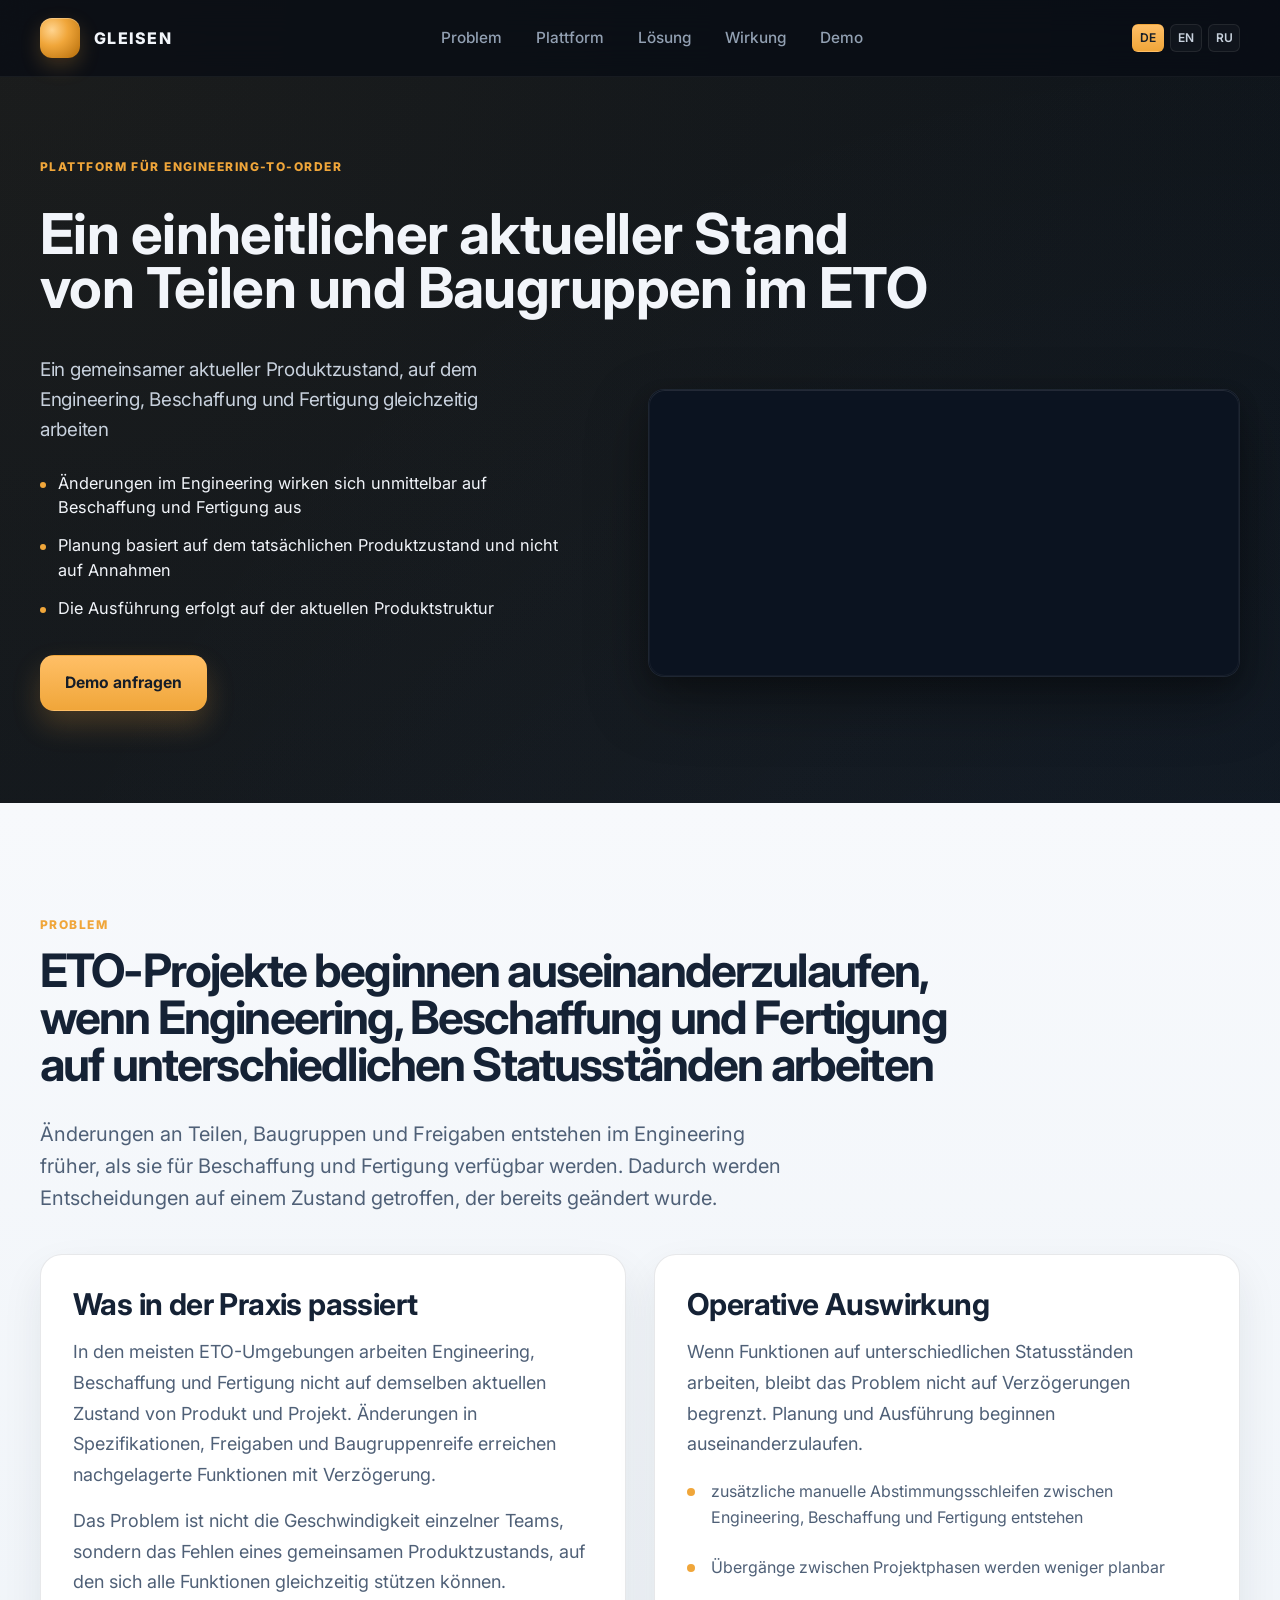
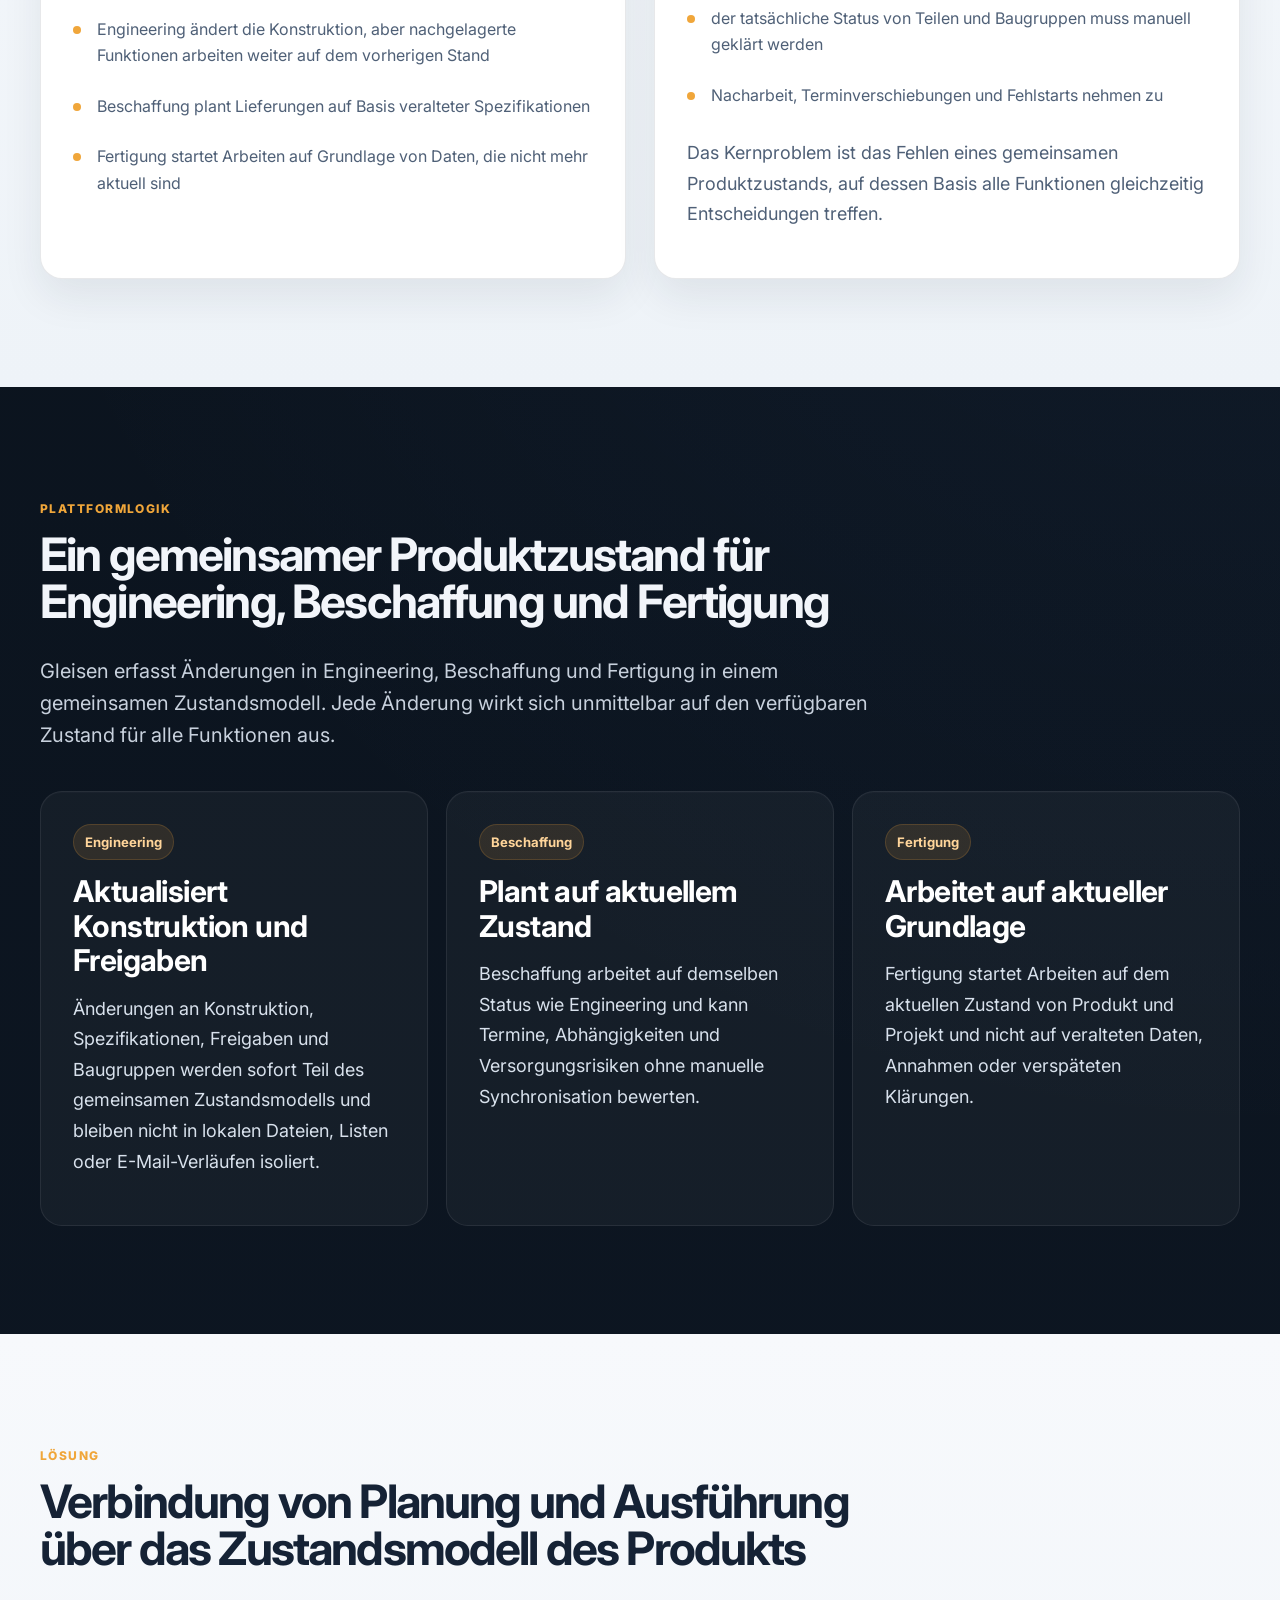
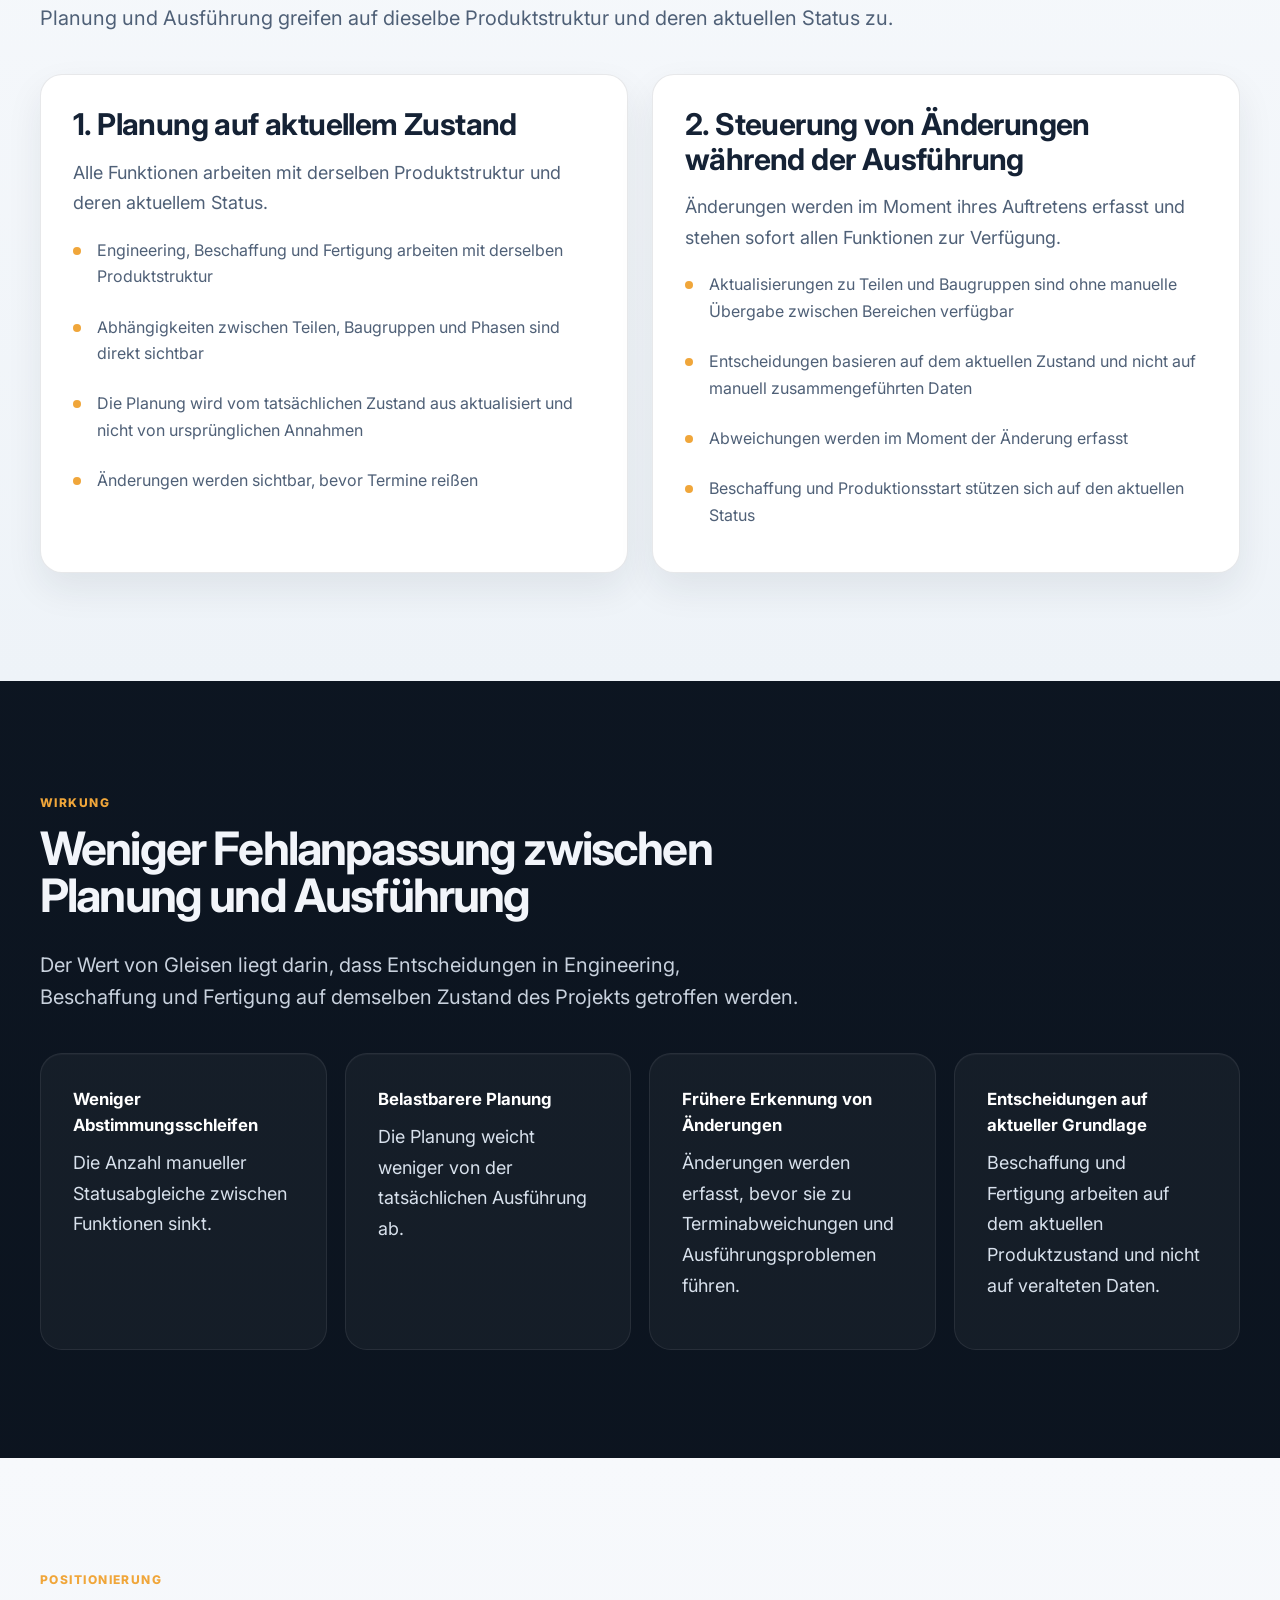
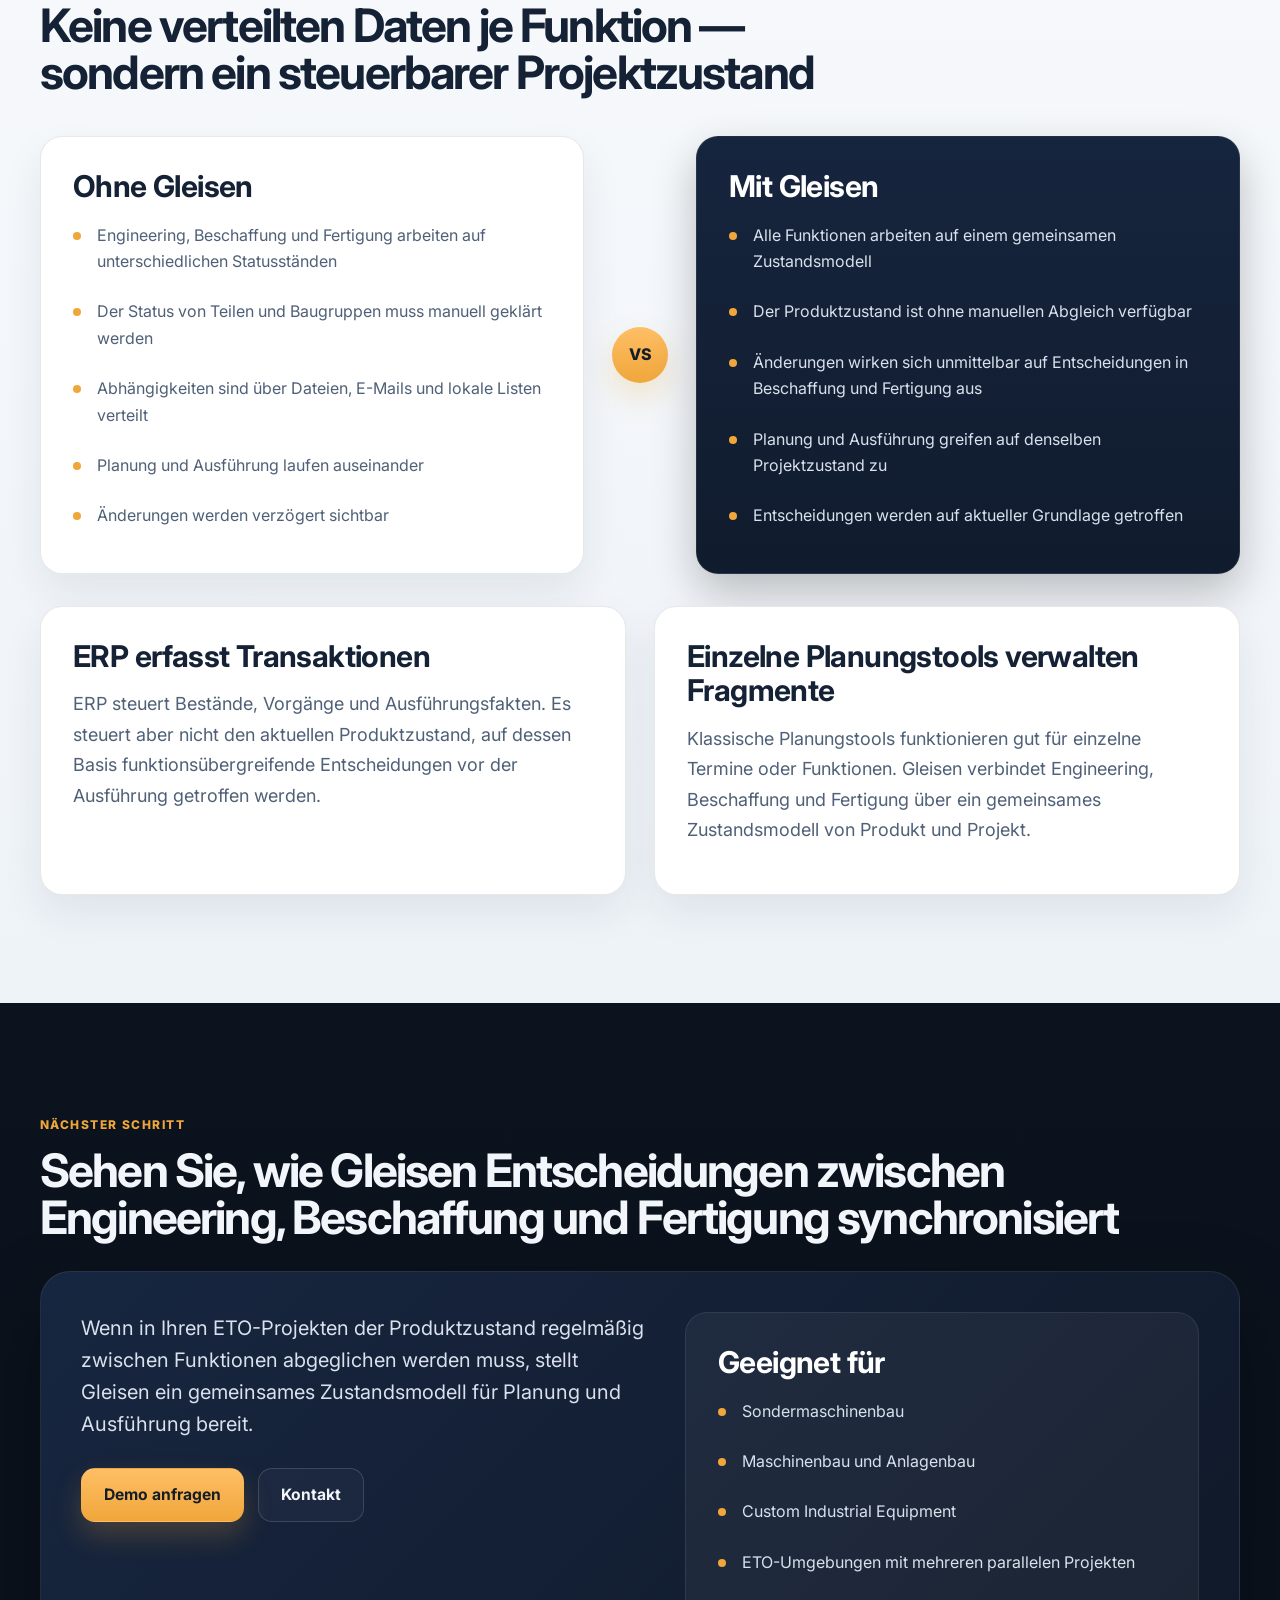
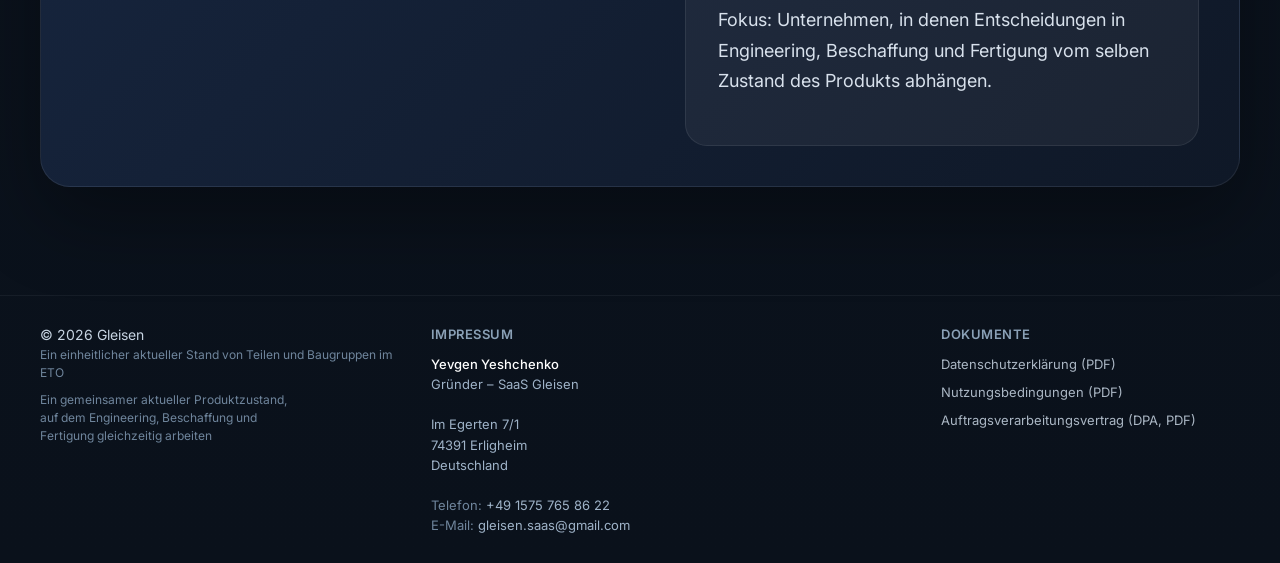
==== commit 00f1d169: "update" ====
--- a/index.html
+++ b/index.html
@@ -5,9 +5,9 @@
   <meta charset="UTF-8" />
   <meta name="viewport" content="width=device-width, initial-scale=1.0" />
 
-  <title>Gleisen — Plattform für Statusmanagement von Teilen und Baugruppen in ETO</title>
+  <title>Gleisen — Synchronisation von Entscheidungen in Engineering-to-Order</title>
   <meta name="description"
-    content="Gleisen ist eine Plattform für Engineering-to-Order, die Engineering, Beschaffung und Fertigung auf einen gemeinsamen aktuellen Status von Teilen, Baugruppen und Projekt synchronisiert." />
+    content="Gleisen synchronisiert Entscheidungen zwischen Engineering, Beschaffung und Fertigung über einen gemeinsamen Produktzustand von Teilen, Baugruppen und Projekt." />
   <meta name="keywords"
     content="Engineering-to-Order Software, ETO Plattform, ETO Steuerung, Maschinenbau SaaS, Teile- und Baugruppenstatus, Engineering Beschaffung Fertigung, Industrial SaaS" />
   <meta name="robots" content="index,follow,max-image-preview:large,max-snippet:-1,max-video-preview:-1" />
@@ -20,17 +20,17 @@
   <link rel="alternate" hreflang="x-default" href="https://www.gleisen.com/" />
 
   <meta property="og:type" content="website" />
-  <meta property="og:title" content="Gleisen — Plattform für Statusmanagement von Teilen und Baugruppen in ETO" />
+  <meta property="og:title" content="Gleisen — Synchronisation von Entscheidungen in Engineering-to-Order" />
   <meta property="og:description"
-    content="Eine Plattform für Engineering, Beschaffung und Fertigung mit einem gemeinsamen aktuellen Status von Teilen, Baugruppen und Projekt." />
+    content="Gleisen synchronisiert Entscheidungen zwischen Engineering, Beschaffung und Fertigung über einen gemeinsamen Produktzustand von Teilen, Baugruppen und Projekt." />
   <meta property="og:url" content="https://www.gleisen.com/" />
   <meta property="og:site_name" content="Gleisen" />
   <meta property="og:locale" content="de_DE" />
 
   <meta name="twitter:card" content="summary_large_image" />
-  <meta name="twitter:title" content="Gleisen — Plattform für Statusmanagement von Teilen und Baugruppen in ETO" />
+  <meta name="twitter:title" content="Gleisen — Synchronisation von Entscheidungen in Engineering-to-Order" />
   <meta name="twitter:description"
-    content="Gleisen synchronisiert Engineering, Beschaffung und Fertigung auf einen gemeinsamen aktuellen Status von Teilen, Baugruppen und Projekt." />
+    content="Gleisen synchronisiert Entscheidungen zwischen Engineering, Beschaffung und Fertigung über einen gemeinsamen Produktzustand von Teilen, Baugruppen und Projekt." />
 
   <link rel="preconnect" href="https://fonts.googleapis.com">
   <link rel="preconnect" href="https://fonts.gstatic.com" crossorigin>
@@ -44,7 +44,7 @@
     "name": "Gleisen",
     "applicationCategory": "BusinessApplication",
     "operatingSystem": "Web",
-    "description": "Plattform für Engineering-to-Order, die Engineering, Beschaffung und Fertigung auf einen gemeinsamen aktuellen Status von Teilen, Baugruppen und Projekt zusammenführt.",
+    "description": "Plattform für Engineering-to-Order, die Entscheidungen zwischen Engineering, Beschaffung und Fertigung über einen gemeinsamen Produktzustand von Teilen, Baugruppen und Projekt synchronisiert.",
     "inLanguage": "de",
     "offers": {
       "@type": "Offer",
@@ -87,8 +87,8 @@
     <section class="hero">
       <div class="container">
         <div class="hero-top">
-          <span class="eyebrow">ENGINEERING-TO-ORDER MANAGEMENTPLATTFORM</span>
-          <h1>SaaS für den Maschinenbau</h1>
+          <span class="eyebrow">PLATTFORM FÜR ENGINEERING-TO-ORDER</span>
+          <h1>Ein einheitlicher aktueller Stand von Teilen und Baugruppen im ETO</h1>
         </div>
 
         <div class="hero-grid">
@@ -97,14 +97,13 @@
 
             <div class="hero-text">
               <p class="hero-subline">
-                Ein gemeinsamer aktueller Status von Teilen, Baugruppen und Projekt für Engineering, Beschaffung und
-                Fertigung.
+                Ein gemeinsamer aktueller Produktzustand, auf dem Engineering, Beschaffung und Fertigung gleichzeitig arbeiten
               </p>
 
               <div class="hero-points">
-                <div class="item">Änderungen sind sofort für alle sichtbar</div>
-                <div class="item">Planung ist sofort für alle Bereiche sichtbar</div>
-                <div class="item">Die Ausführung in den Bereichen läuft auf einer gemeinsamen Datenbasis</div>
+                <div class="item">Änderungen im Engineering wirken sich unmittelbar auf Beschaffung und Fertigung aus</div>
+                <div class="item">Planung basiert auf dem tatsächlichen Produktzustand und nicht auf Annahmen</div>
+                <div class="item">Die Ausführung erfolgt auf der aktuellen Produktstruktur</div>
               </div>
             </div>
 
@@ -135,54 +134,45 @@
       <div class="container">
         <div class="section-header">
           <span class="eyebrow">Problem</span>
-          <h2 class="section-title">ETO-Projekte verlieren Steuerbarkeit, wenn Engineering, Beschaffung und Fertigung
-            auf unterschiedlichen Statusständen arbeiten</h2>
+          <h2 class="section-title">ETO-Projekte beginnen auseinanderzulaufen, wenn Engineering, Beschaffung und Fertigung auf unterschiedlichen Statusständen arbeiten</h2>
         </div>
 
         <p class="section-intro narrow">
-          Änderungen an Teilen, Baugruppen und Freigaben werden in einem Teil des Projekts früher sichtbar als für die
-          übrigen Bereiche.
-          Dadurch werden Entscheidungen auf unvollständiger oder veralteter Informationsbasis getroffen.
+          Änderungen an Teilen, Baugruppen und Freigaben entstehen im Engineering früher, als sie für Beschaffung und Fertigung verfügbar werden.
+          Dadurch werden Entscheidungen auf einem Zustand getroffen, der bereits geändert wurde.
         </p>
 
         <div class="cards-grid">
           <div class="card">
-            <h3>Was in den meisten ETO-Umgebungen passiert</h3>
-            <p>
-              Engineering, Beschaffung und Fertigung arbeiten häufig nicht auf demselben Status von Teilen, Baugruppen
-              und Projekt.
-              Änderungen in Spezifikationen, Freigaben und Baugruppenreife werden nicht sofort durchgängig sichtbar.
-            </p>
-            <p>
-              Das Problem ist nicht die Arbeitsgeschwindigkeit der Teams, sondern das Fehlen eines gemeinsamen aktuellen
-              Projektzustands,
-              auf den sich alle Funktionen gleichzeitig stützen können.
-            </p>
-            <ul class="list">
-              <li>Engineering ändert Teile, Baugruppen oder Freigaben, aber nachgelagerte Bereiche sehen es zu spät</li>
-              <li>Beschaffung plant Lieferungen auf einer anderen Statusbasis als Engineering</li>
-              <li>Fertigung arbeitet weiter mit Daten, die bereits geändert wurden</li>
+            <h3>Was in der Praxis passiert</h3>
+            <p>
+              In den meisten ETO-Umgebungen arbeiten Engineering, Beschaffung und Fertigung nicht auf demselben aktuellen Zustand von Produkt und Projekt.
+              Änderungen in Spezifikationen, Freigaben und Baugruppenreife erreichen nachgelagerte Funktionen mit Verzögerung.
+            </p>
+            <p>
+              Das Problem ist nicht die Geschwindigkeit einzelner Teams, sondern das Fehlen eines gemeinsamen Produktzustands, auf den sich alle Funktionen gleichzeitig stützen können.
+            </p>
+            <ul class="list">
+              <li>Engineering ändert die Konstruktion, aber nachgelagerte Funktionen arbeiten weiter auf dem vorherigen Stand</li>
+              <li>Beschaffung plant Lieferungen auf Basis veralteter Spezifikationen</li>
+              <li>Fertigung startet Arbeiten auf Grundlage von Daten, die nicht mehr aktuell sind</li>
             </ul>
           </div>
 
           <div class="card">
-            <h3>Was das auf Ausführungsebene bewirkt</h3>
-            <p>
-              Wenn Bereiche mit unterschiedlichen Statusständen arbeiten, bleibt das Problem nicht auf Verzögerungen
-              begrenzt.
-              Zwischen Planung und Ausführung entsteht ein struktureller Bruch.
-            </p>
-            <ul class="list">
-              <li>zusätzliche manuelle Abstimmungsschleifen zwischen Engineering, Beschaffung und Fertigung entstehen
-              </li>
+            <h3>Operative Auswirkung</h3>
+            <p>
+              Wenn Funktionen auf unterschiedlichen Statusständen arbeiten, bleibt das Problem nicht auf Verzögerungen begrenzt.
+              Planung und Ausführung beginnen auseinanderzulaufen.
+            </p>
+            <ul class="list">
+              <li>zusätzliche manuelle Abstimmungsschleifen zwischen Engineering, Beschaffung und Fertigung entstehen</li>
               <li>Übergänge zwischen Projektphasen werden weniger planbar</li>
-              <li>der reale Status von Teilen und Baugruppen muss manuell geklärt werden</li>
-              <li>die Wahrscheinlichkeit von Nacharbeit, Terminverschiebungen und falschen Anlaufentscheidungen steigt
-              </li>
+              <li>der tatsächliche Status von Teilen und Baugruppen muss manuell geklärt werden</li>
+              <li>Nacharbeit, Terminverschiebungen und Fehlstarts nehmen zu</li>
             </ul>
             <p style="margin-top:18px;">
-              Das Kernproblem ist nicht Kommunikation an sich, sondern das Fehlen eines gemeinsamen aktuellen Status von
-              Teilen, Baugruppen und Projekt.
+              Das Kernproblem ist das Fehlen eines gemeinsamen Produktzustands, auf dessen Basis alle Funktionen gleichzeitig Entscheidungen treffen.
             </p>
           </div>
         </div>
@@ -193,41 +183,39 @@
       <div class="container">
         <div class="section-header">
           <span class="eyebrow">Plattformlogik</span>
-          <h2 class="section-title">Ein gemeinsamer aktueller Status von Teilen und Baugruppen für Engineering,
-            Beschaffung und Fertigung</h2>
+          <h2 class="section-title">Ein gemeinsamer Produktzustand für Engineering, Beschaffung und Fertigung</h2>
         </div>
 
         <p class="section-intro">
-          Gleisen bündelt Statusinformationen aus Engineering, Beschaffung und Fertigung in einem Arbeitsraum.
-          Dadurch arbeiten alle Funktionen auf demselben aktuellen Zustand von Teilen, Baugruppen und Projekt.
+          Gleisen erfasst Änderungen in Engineering, Beschaffung und Fertigung in einem gemeinsamen Zustandsmodell.
+          Jede Änderung wirkt sich unmittelbar auf den verfügbaren Zustand für alle Funktionen aus.
         </p>
 
         <div class="flow-line">
           <div class="flow-card">
             <div class="label">Engineering</div>
-            <h3>Aktualisiert technischen Status</h3>
-            <p>
-              Änderungen an Konstruktion, Spezifikationen, Freigaben und Baugruppen werden sofort im gemeinsamen System
-              erfasst.
-              Sie bleiben nicht in lokalen Dateien, Listen oder E-Mail-Verläufen isoliert.
+            <h3>Aktualisiert Konstruktion und Freigaben</h3>
+            <p>
+              Änderungen an Konstruktion, Spezifikationen, Freigaben und Baugruppen werden sofort Teil des gemeinsamen Zustandsmodells
+              und bleiben nicht in lokalen Dateien, Listen oder E-Mail-Verläufen isoliert.
             </p>
           </div>
 
           <div class="flow-card">
             <div class="label">Beschaffung</div>
-            <h3>Plant auf aktuellem Status</h3>
-            <p>
-              Beschaffung sieht dieselben Änderungen an Teilen und Baugruppen wie Engineering
-              und kann Termine, Abhängigkeiten und Versorgungsrisiken auf aktueller Basis bewerten.
+            <h3>Plant auf aktuellem Zustand</h3>
+            <p>
+              Beschaffung arbeitet auf demselben Status wie Engineering und kann Termine, Abhängigkeiten und Versorgungsrisiken
+              ohne manuelle Synchronisation bewerten.
             </p>
           </div>
 
           <div class="flow-card">
             <div class="label">Fertigung</div>
-            <h3>Arbeitet auf dem aktuellen Projektzustand</h3>
-            <p>
-              Fertigung erhält den aktuellen Status aus Engineering, Material und Baugruppen rechtzeitig
-              und arbeitet nicht auf Annahmen oder verspäteten Klärungen.
+            <h3>Arbeitet auf aktueller Grundlage</h3>
+            <p>
+              Fertigung startet Arbeiten auf dem aktuellen Zustand von Produkt und Projekt
+              und nicht auf veralteten Daten, Annahmen oder verspäteten Klärungen.
             </p>
           </div>
         </div>
@@ -239,40 +227,38 @@
         <div class="section-header">
           <span class="eyebrow">Lösung</span>
           <h2 class="section-title">
-            Eine Plattform, die Planung und Ausführung über einen gemeinsamen Projektstatus verbindet
+            Verbindung von Planung und Ausführung über das Zustandsmodell des Produkts
           </h2>
         </div>
 
         <p class="section-intro">
-          Gleisen verbindet Planung und Steuerung im Engineering-to-Order über eine gemeinsame Statusbasis.
-          Alle Teams arbeiten auf dem gleichen Stand von Teilen, Baugruppen und Projekt.
+          Planung und Ausführung greifen auf dieselbe Produktstruktur und deren aktuellen Status zu.
         </p>
 
         <div class="split">
           <div class="feature-panel light panel-left">
-            <h3>1. Planung auf einem einheitlichen Status</h3>
-            <p>
-              Die Planung basiert auf einem konsistenten Status von Teilen, Baugruppen und Prozessschritten, der laufend
-              aktualisiert wird.
-            </p>
-            <ul class="list">
-              <li>Engineering, Einkauf und Produktion arbeiten auf derselben Produktstruktur und aktuellem Status</li>
-              <li>Abhängigkeiten zwischen Teilen, Baugruppen und Prozessschritten sind direkt sichtbar</li>
-              <li>Planungen werden auf Basis des Ist-Zustands und nicht auf Annahmen erstellt</li>
-              <li>Risiken werden bei Statusänderungen sichtbar, bevor es zu Verzögerungen kommt</li>
+            <h3>1. Planung auf aktuellem Zustand</h3>
+            <p>
+              Alle Funktionen arbeiten mit derselben Produktstruktur und deren aktuellem Status.
+            </p>
+            <ul class="list">
+              <li>Engineering, Beschaffung und Fertigung arbeiten mit derselben Produktstruktur</li>
+              <li>Abhängigkeiten zwischen Teilen, Baugruppen und Phasen sind direkt sichtbar</li>
+              <li>Die Planung wird vom tatsächlichen Zustand aus aktualisiert und nicht von ursprünglichen Annahmen</li>
+              <li>Änderungen werden sichtbar, bevor Termine reißen</li>
             </ul>
           </div>
 
           <div class="feature-panel light panel-right">
-            <h3>2. Änderungssteuerung während der Ausführung</h3>
-            <p>
-              Änderungen an Struktur und Status werden sofort sichtbar und stehen allen Beteiligten zur Verfügung.
-            </p>
-            <ul class="list">
-              <li>Änderungen an Teilen und Baugruppen sind ohne Abstimmungszyklen sichtbar</li>
-              <li>Entscheidungen basieren auf dem aktuellen Zustand, nicht auf manuell aggregierten Daten</li>
-              <li>Abweichungen werden zum Zeitpunkt ihres Auftretens erkannt</li>
-              <li>Einkauf und Produktionsstart basieren auf aktuellen Statusinformationen</li>
+            <h3>2. Steuerung von Änderungen während der Ausführung</h3>
+            <p>
+              Änderungen werden im Moment ihres Auftretens erfasst und stehen sofort allen Funktionen zur Verfügung.
+            </p>
+            <ul class="list">
+              <li>Aktualisierungen zu Teilen und Baugruppen sind ohne manuelle Übergabe zwischen Bereichen verfügbar</li>
+              <li>Entscheidungen basieren auf dem aktuellen Zustand und nicht auf manuell zusammengeführten Daten</li>
+              <li>Abweichungen werden im Moment der Änderung erfasst</li>
+              <li>Beschaffung und Produktionsstart stützen sich auf den aktuellen Status</li>
             </ul>
           </div>
         </div>
@@ -282,34 +268,30 @@
     <section id="impact" class="section">
       <div class="container">
         <div class="section-header">
-          <span class="eyebrow">Wirkung für das Management</span>
-          <h2 class="section-title">Weniger manuelle Abstimmung. Mehr Kontrolle über den realen Projektzustand.</h2>
+          <span class="eyebrow">Wirkung</span>
+          <h2 class="section-title">Weniger Fehlanpassung zwischen Planung und Ausführung</h2>
         </div>
 
         <p class="section-intro narrow">
-          Der Wert von Gleisen liegt nicht in abstrakter Transparenz, sondern darin, dass alle Bereiche
-          auf einem gemeinsamen aktuellen Status von Teilen, Baugruppen und Projekt arbeiten.
+          Der Wert von Gleisen liegt darin, dass Entscheidungen in Engineering, Beschaffung und Fertigung auf demselben Zustand des Projekts getroffen werden.
         </p>
 
         <div class="value-grid">
           <div class="value-card">
-            <strong>Weniger manuelle Abstimmung</strong>
-            <p>Engineering, Beschaffung und Fertigung verbringen weniger Zeit damit, den aktuellen Status untereinander
-              abzugleichen.</p>
+            <strong>Weniger Abstimmungsschleifen</strong>
+            <p>Die Anzahl manueller Statusabgleiche zwischen Funktionen sinkt.</p>
           </div>
           <div class="value-card">
             <strong>Belastbarere Planung</strong>
-            <p>Übergänge zwischen Projektphasen werden auf dem aktuellen Status von Teilen und Baugruppen geplant.</p>
+            <p>Die Planung weicht weniger von der tatsächlichen Ausführung ab.</p>
           </div>
           <div class="value-card">
-            <strong>Änderungen werden früher sichtbar</strong>
-            <p>Änderungen an Teilen, Baugruppen und Freigaben werden sichtbar, bevor sie in Ausführungsprobleme
-              übergehen.</p>
+            <strong>Frühere Erkennung von Änderungen</strong>
+            <p>Änderungen werden erfasst, bevor sie zu Terminabweichungen und Ausführungsproblemen führen.</p>
           </div>
           <div class="value-card">
-            <strong>Weniger Entscheidungen auf veralteter Datenbasis</strong>
-            <p>Beschaffung, Freigabe und Fertigung arbeiten auf dem aktuellen Projektstand statt auf verspäteten
-              Klärungen.</p>
+            <strong>Entscheidungen auf aktueller Grundlage</strong>
+            <p>Beschaffung und Fertigung arbeiten auf dem aktuellen Produktzustand und nicht auf veralteten Daten.</p>
           </div>
         </div>
       </div>
@@ -319,19 +301,18 @@
       <div class="container">
         <div class="section-header">
           <span class="eyebrow">Positionierung</span>
-          <h2 class="section-title">Keine fragmentierten Tabellen und keine getrennten Status je Bereich — sondern ein
-            gemeinsamer Projektstatus für alle</h2>
+          <h2 class="section-title">Keine verteilten Daten je Funktion — sondern ein steuerbarer Projektzustand</h2>
         </div>
 
         <div class="compare compare-top">
           <div class="compare-card left">
             <h3>Ohne Gleisen</h3>
             <ul class="list">
-              <li>Engineering, Beschaffung und Fertigung arbeiten auf unterschiedlichen Statusversionen</li>
+              <li>Engineering, Beschaffung und Fertigung arbeiten auf unterschiedlichen Statusständen</li>
               <li>Der Status von Teilen und Baugruppen muss manuell geklärt werden</li>
               <li>Abhängigkeiten sind über Dateien, E-Mails und lokale Listen verteilt</li>
-              <li>Planung und Ausführung driften leicht auseinander</li>
-              <li>Änderungen werden zu spät sichtbar</li>
+              <li>Planung und Ausführung laufen auseinander</li>
+              <li>Änderungen werden verzögert sichtbar</li>
             </ul>
           </div>
 
@@ -340,30 +321,28 @@
           <div class="compare-card right">
             <h3>Mit Gleisen</h3>
             <ul class="list">
-              <li>Alle Bereiche arbeiten auf einem gemeinsamen aktuellen Projektstatus</li>
-              <li>Der Status von Teilen und Baugruppen ist in einem gemeinsamen System sichtbar statt manuell gesammelt
-                zu werden</li>
-              <li>Änderungen im Engineering werden sofort für Beschaffung und Fertigung sichtbar</li>
-              <li>Planung und Ausführung basieren auf demselben Projektzustand</li>
-              <li>Entscheidungen werden früher und auf verlässlicherer Basis getroffen</li>
+              <li>Alle Funktionen arbeiten auf einem gemeinsamen Zustandsmodell</li>
+              <li>Der Produktzustand ist ohne manuellen Abgleich verfügbar</li>
+              <li>Änderungen wirken sich unmittelbar auf Entscheidungen in Beschaffung und Fertigung aus</li>
+              <li>Planung und Ausführung greifen auf denselben Projektzustand zu</li>
+              <li>Entscheidungen werden auf aktueller Grundlage getroffen</li>
             </ul>
           </div>
         </div>
 
         <div class="cards-grid positioning-grid">
           <div class="card positioning-card">
-            <h3>ERP verwaltet Transaktionen</h3>
-            <p>
-              ERP erfasst Bestände, Vorgänge und Buchungen.
-              Es stellt aber nicht automatisch einen gemeinsamen aktuellen Status von Teilen, Baugruppen und Projekt für
-              Engineering, Beschaffung und Fertigung bereit.
+            <h3>ERP erfasst Transaktionen</h3>
+            <p>
+              ERP steuert Bestände, Vorgänge und Ausführungsfakten.
+              Es steuert aber nicht den aktuellen Produktzustand, auf dessen Basis funktionsübergreifende Entscheidungen vor der Ausführung getroffen werden.
             </p>
           </div>
           <div class="card positioning-card">
             <h3>Einzelne Planungstools verwalten Fragmente</h3>
             <p>
               Klassische Planungstools funktionieren gut für einzelne Termine oder Funktionen.
-              Gleisen verbindet Bereiche über einen gemeinsamen aktuellen Status des Projekts und seiner Komponenten.
+              Gleisen verbindet Engineering, Beschaffung und Fertigung über ein gemeinsames Zustandsmodell von Produkt und Projekt.
             </p>
           </div>
         </div>
@@ -374,16 +353,14 @@
       <div class="container">
         <div class="section-header">
           <span class="eyebrow">Nächster Schritt</span>
-          <h2 class="section-title">Sehen Sie, wie Gleisen den Teile-Status zwischen Engineering, Beschaffung und
-            Fertigung synchronisiert</h2>
+          <h2 class="section-title">Sehen Sie, wie Gleisen Entscheidungen zwischen Engineering, Beschaffung und Fertigung synchronisiert</h2>
         </div>
 
         <div class="cta-panel">
           <div>
             <p class="section-intro narrow" style="margin-bottom: 28px;">
-              Wenn in Ihren ETO-Projekten der Status von Teilen, Baugruppen und Projekt permanent manuell abgeglichen
-              werden muss,
-              bietet Gleisen ein gemeinsames System für Planung und Ausführung auf einer aktuellen Basis.
+              Wenn in Ihren ETO-Projekten der Produktzustand regelmäßig zwischen Funktionen abgeglichen werden muss,
+              stellt Gleisen ein gemeinsames Zustandsmodell für Planung und Ausführung bereit.
             </p>
             <div class="btn-row">
               <a href="mailto:demo@gleisen.com" class="btn btn-primary">Demo anfragen</a>
@@ -400,8 +377,7 @@
               <li>ETO-Umgebungen mit mehreren parallelen Projekten</li>
             </ul>
             <p style="margin-top:18px;">
-              Fokus: Unternehmen, in denen Engineering, Beschaffung und Fertigung vom selben Status von Teilen,
-              Baugruppen und Projekt abhängen.
+              Fokus: Unternehmen, in denen Entscheidungen in Engineering, Beschaffung und Fertigung vom selben Zustand des Produkts abhängen.
             </p>
           </div>
         </div>
@@ -410,11 +386,59 @@
   </main>
 
   <footer class="footer">
-    <div class="container footer-row">
-      <div>© 2025 Gleisen</div>
-      <div class="muted-small">Engineering-to-Order Managementplattform</div>
+    <div class="container footer-grid">
+
+      <!-- Marke -->
+      <div class="footer-brand-block">
+        <div class="footer-brand-line">© 2026 Gleisen</div>
+        <div class="muted-small">
+          Ein einheitlicher aktueller Stand von Teilen und Baugruppen im ETO
+        </div>
+
+        <div class="footer-description">
+          Ein gemeinsamer aktueller Produktzustand, auf dem Engineering, Beschaffung und Fertigung gleichzeitig arbeiten
+        </div>
+
+      </div>
+
+      <!-- Impressum -->
+      <div class="footer-legal">
+        <div class="footer-title">Impressum</div>
+
+        <div class="footer-text">
+          <strong>Yevgen Yeshchenko</strong><br>
+          Gründer – SaaS Gleisen<br><br>
+
+          Im Egerten 7/1<br>
+          74391 Erligheim<br>
+          Deutschland<br><br>
+
+          <span class="footer-label">Telefon:</span> +49 1575 765 86 22<br>
+          <span class="footer-label">E-Mail:</span>
+          <a href="mailto:gleisen.saas@gmail.com">gleisen.saas@gmail.com</a>
+        </div>
+      </div>
+
+      <!-- Dokumente -->
+      <div class="footer-docs">
+        <div class="footer-title">Dokumente</div>
+
+        <nav class="footer-links">
+          <a href="#" target="_blank" rel="noopener noreferrer">
+            Datenschutzerklärung (PDF)
+          </a>
+          <a href="#" target="_blank" rel="noopener noreferrer">
+            Nutzungsbedingungen (PDF)
+          </a>
+          <a href="#" target="_blank" rel="noopener noreferrer">
+            Auftragsverarbeitungsvertrag (DPA, PDF)
+          </a>
+        </nav>
+      </div>
+
     </div>
   </footer>
+
 </body>
 
 </html>
--- a/styles.css
+++ b/styles.css
@@ -1012,4 +1012,103 @@
     min-height: 52px;
     padding: 0 20px;
   }
-}+}
+
+.footer-grid {
+  display: grid;
+  grid-template-columns: 1.2fr 1.6fr 1fr;
+  gap: 32px;
+  align-items: start; /* ключевое */
+}
+
+.footer-menu {
+  display: flex;
+  flex-wrap: wrap;
+  justify-content: center;
+  gap: 12px 22px;
+}
+
+.footer-lang {
+  display: flex;
+  gap: 12px;
+  justify-content: flex-end;
+}
+
+.footer-lang a.active {
+  font-weight: 700;
+}
+
+.footer-docs .footer-menu {
+  display: flex;
+  flex-direction: column;   /* ВАЖНО: в столбик */
+  gap: 8px;
+  align-items: flex-start;
+}
+
+.footer-title {
+  font-size: 13px;
+  font-weight: 600;
+  letter-spacing: 0.04em;
+  text-transform: uppercase;
+  color: #8aa0b6;
+  margin-bottom: 10px;
+}
+
+.footer-text {
+  font-size: 13px;       /* уменьшили */
+  line-height: 1.55;
+  color: #9fb3c8;
+}
+
+.footer-text strong {
+  color: #ffffff;
+  font-weight: 500;
+}
+
+.footer-description {
+  font-size: 12px;
+  line-height: 1.5;
+  color: #6f859c;
+  margin-top: 8px;
+  max-width: 260px;
+}
+
+.footer-label {
+  color: #6f859c;
+}
+
+.footer-docs a {
+  font-size: 13px;
+  color: #c7d4e2;
+  text-decoration: none;
+  transition: color 0.2s ease;
+  opacity: 0.85;
+}
+
+.footer-links {
+  display: flex;
+  flex-direction: column;
+  gap: 8px;
+}
+
+.footer-docs a:hover {
+  color: #ffffff;
+  pacity: 1;
+}
+
+.footer-brand-line {
+  font-size: 14px;
+  color: #c7d4e2;
+}
+
+.muted-small {
+  font-size: 12px;
+  color: #6f859c;
+}
+
+@media (max-width: 768px) {
+  .footer-grid {
+    grid-template-columns: 1fr;
+    gap: 24px;
+  }
+}
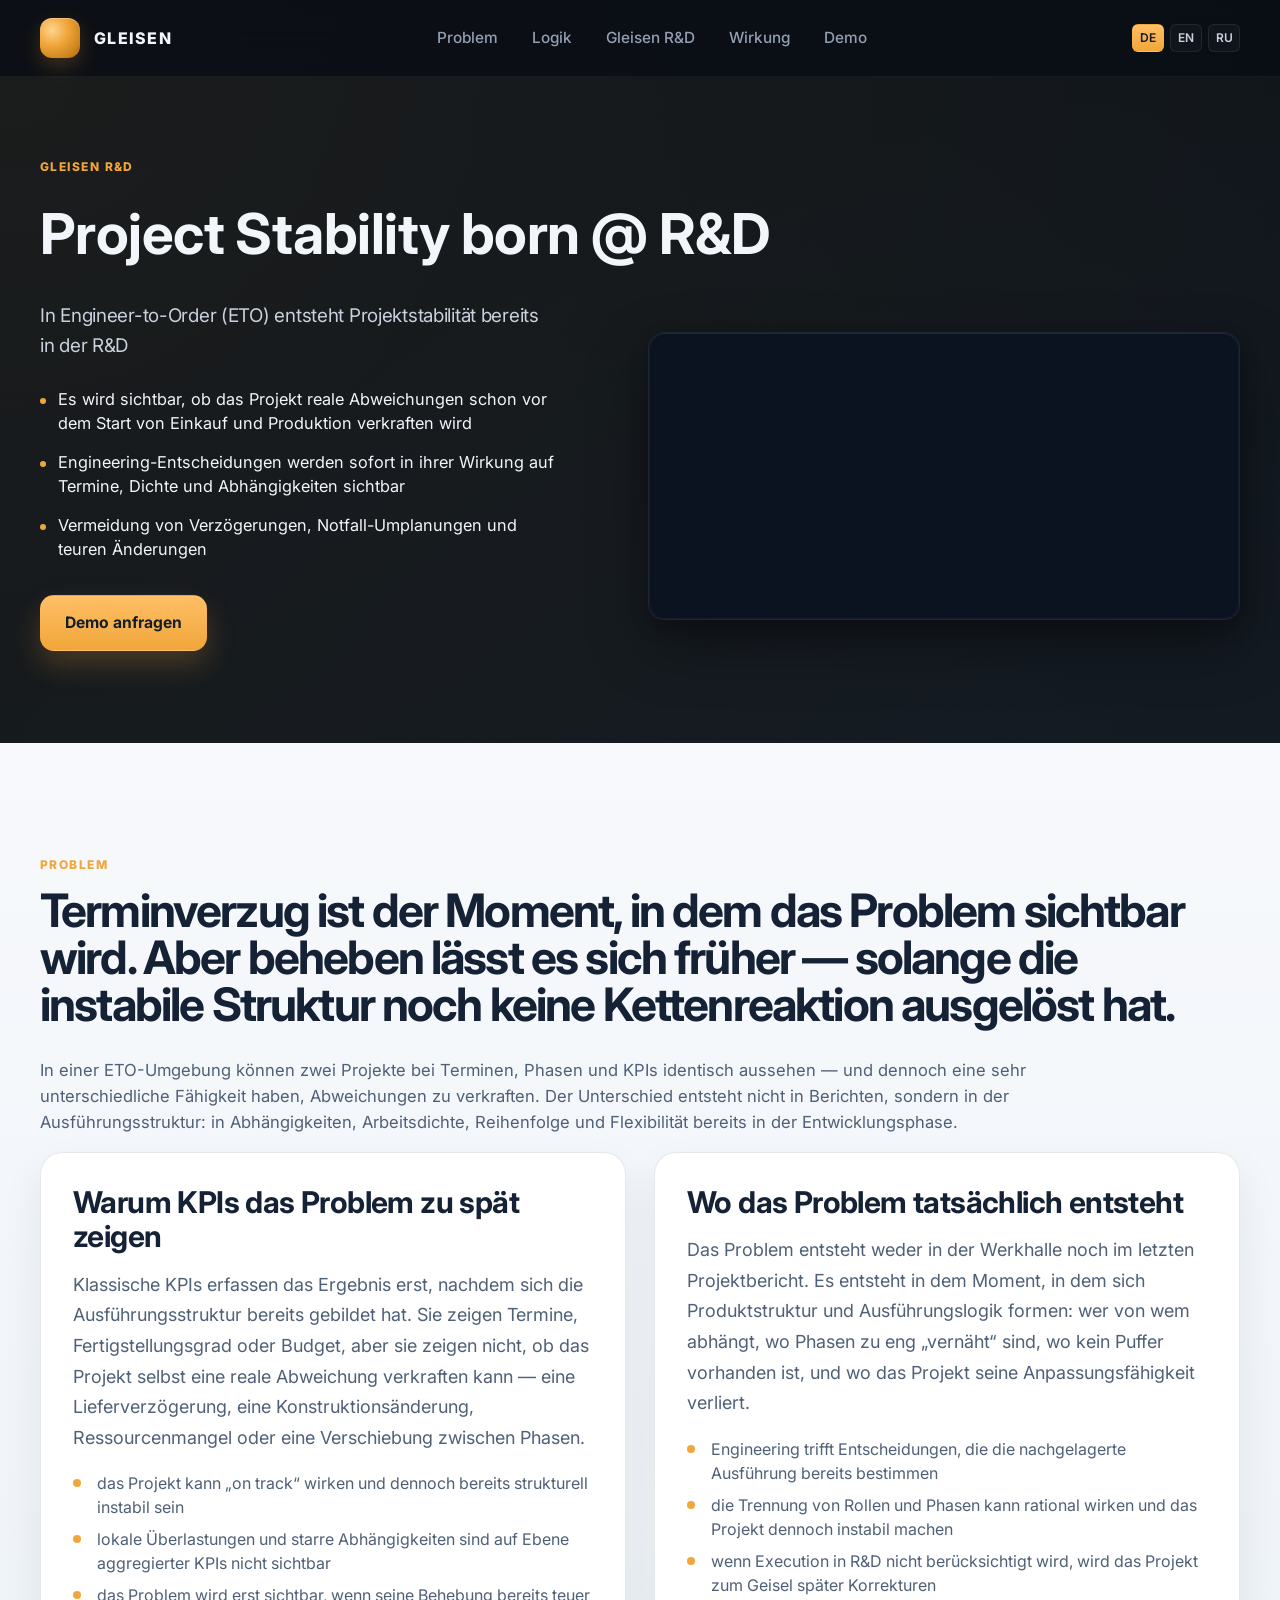
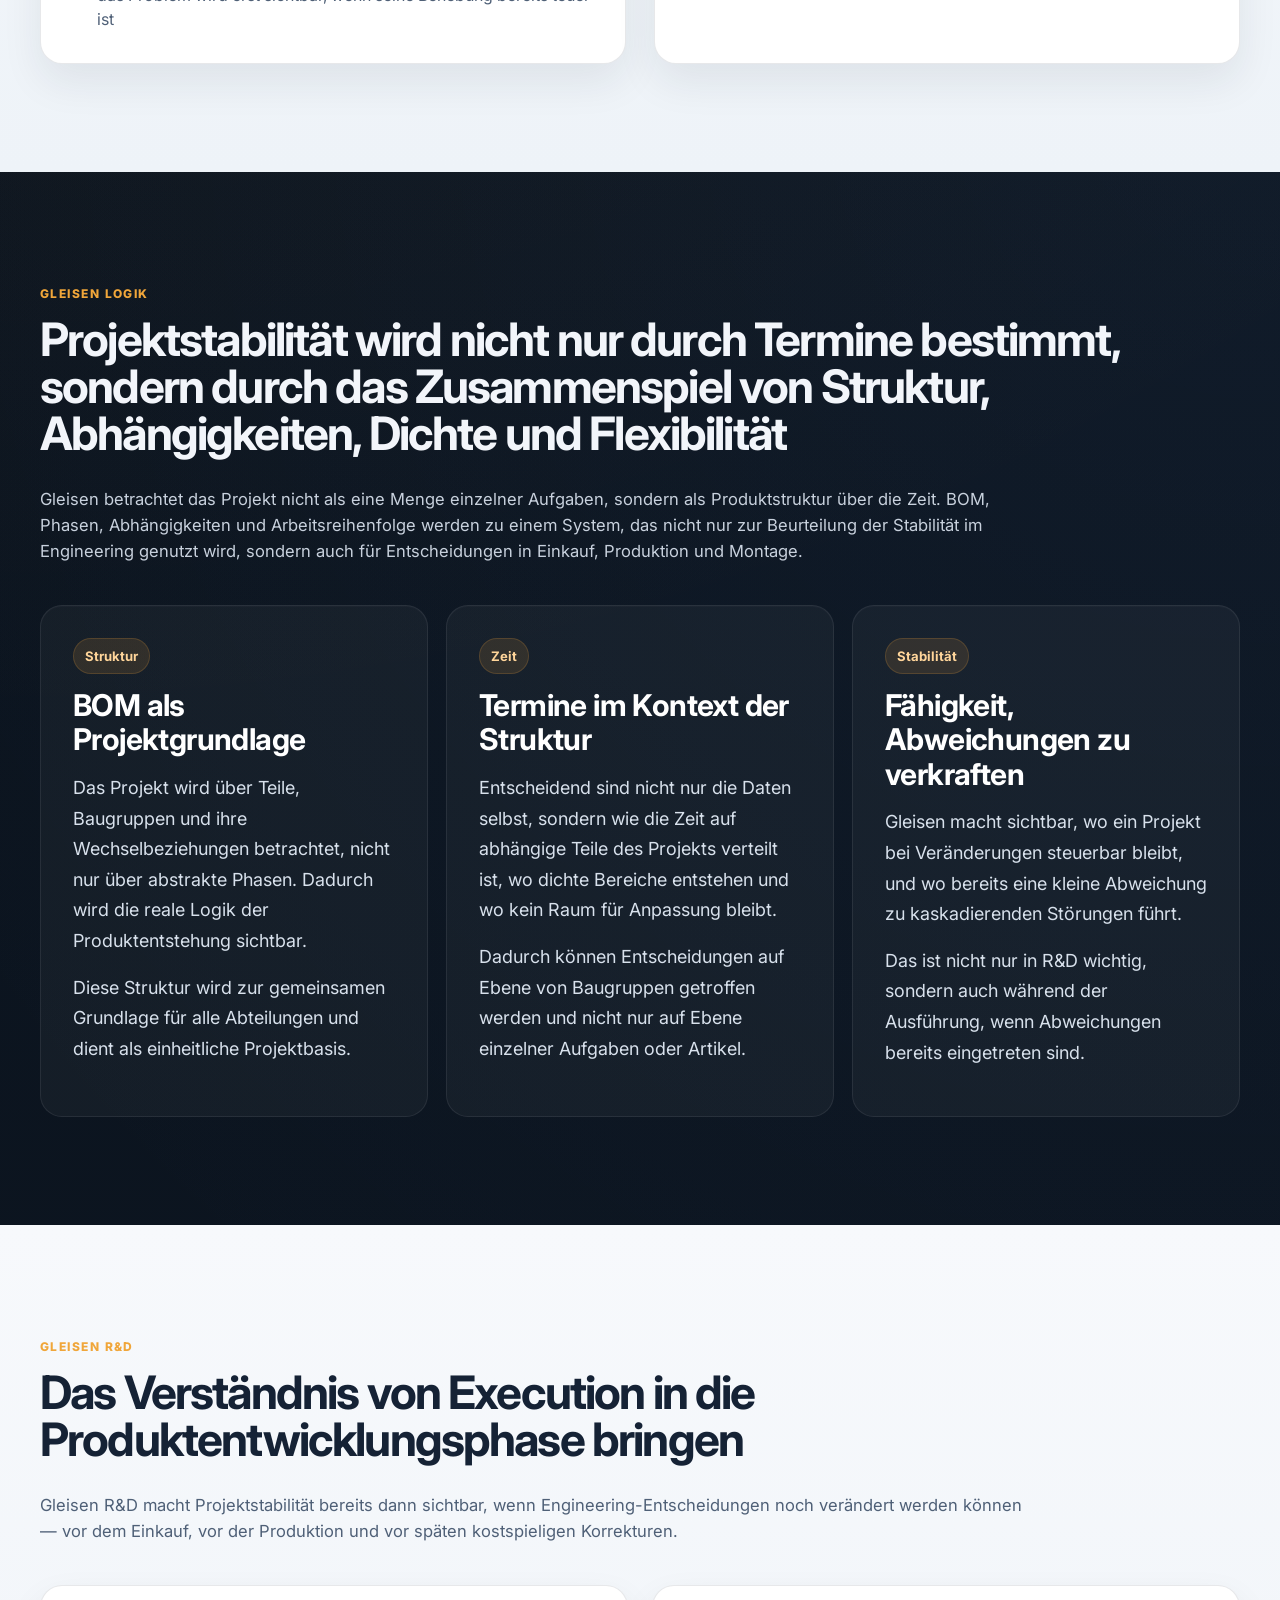
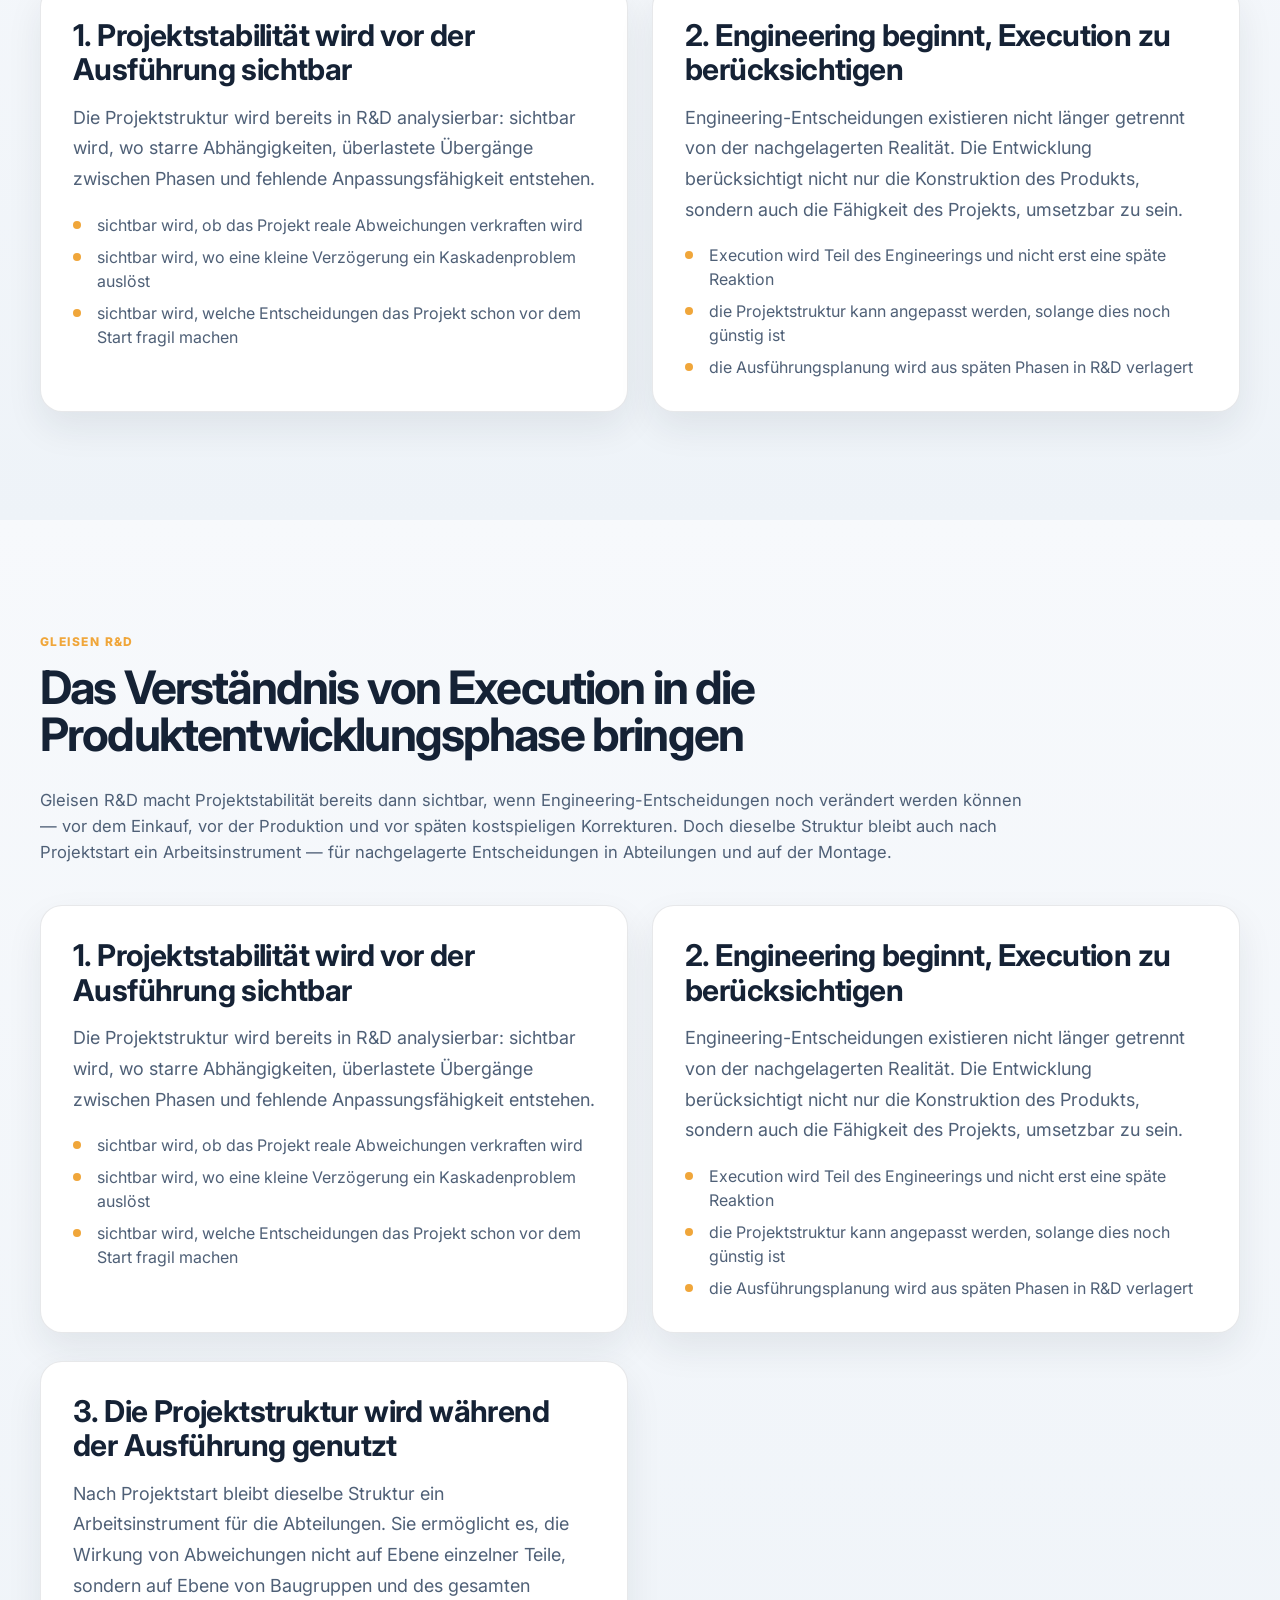
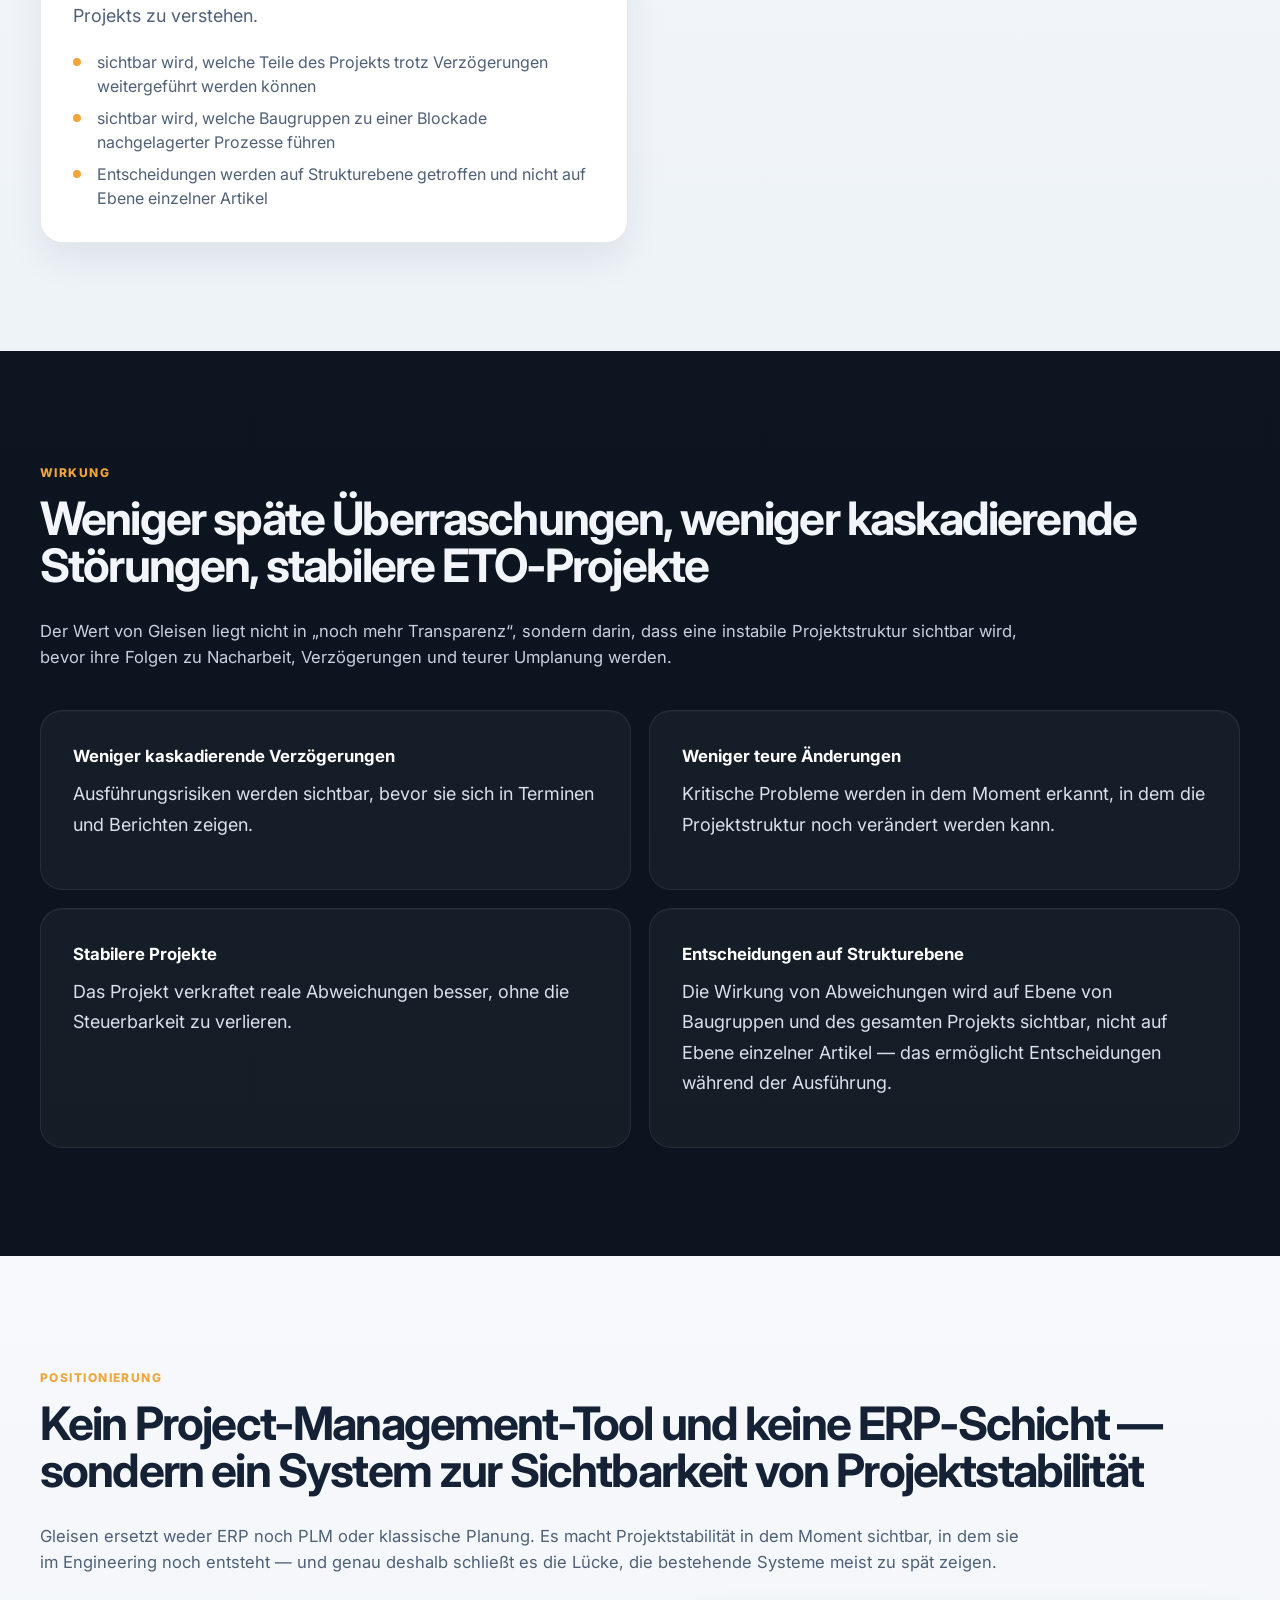
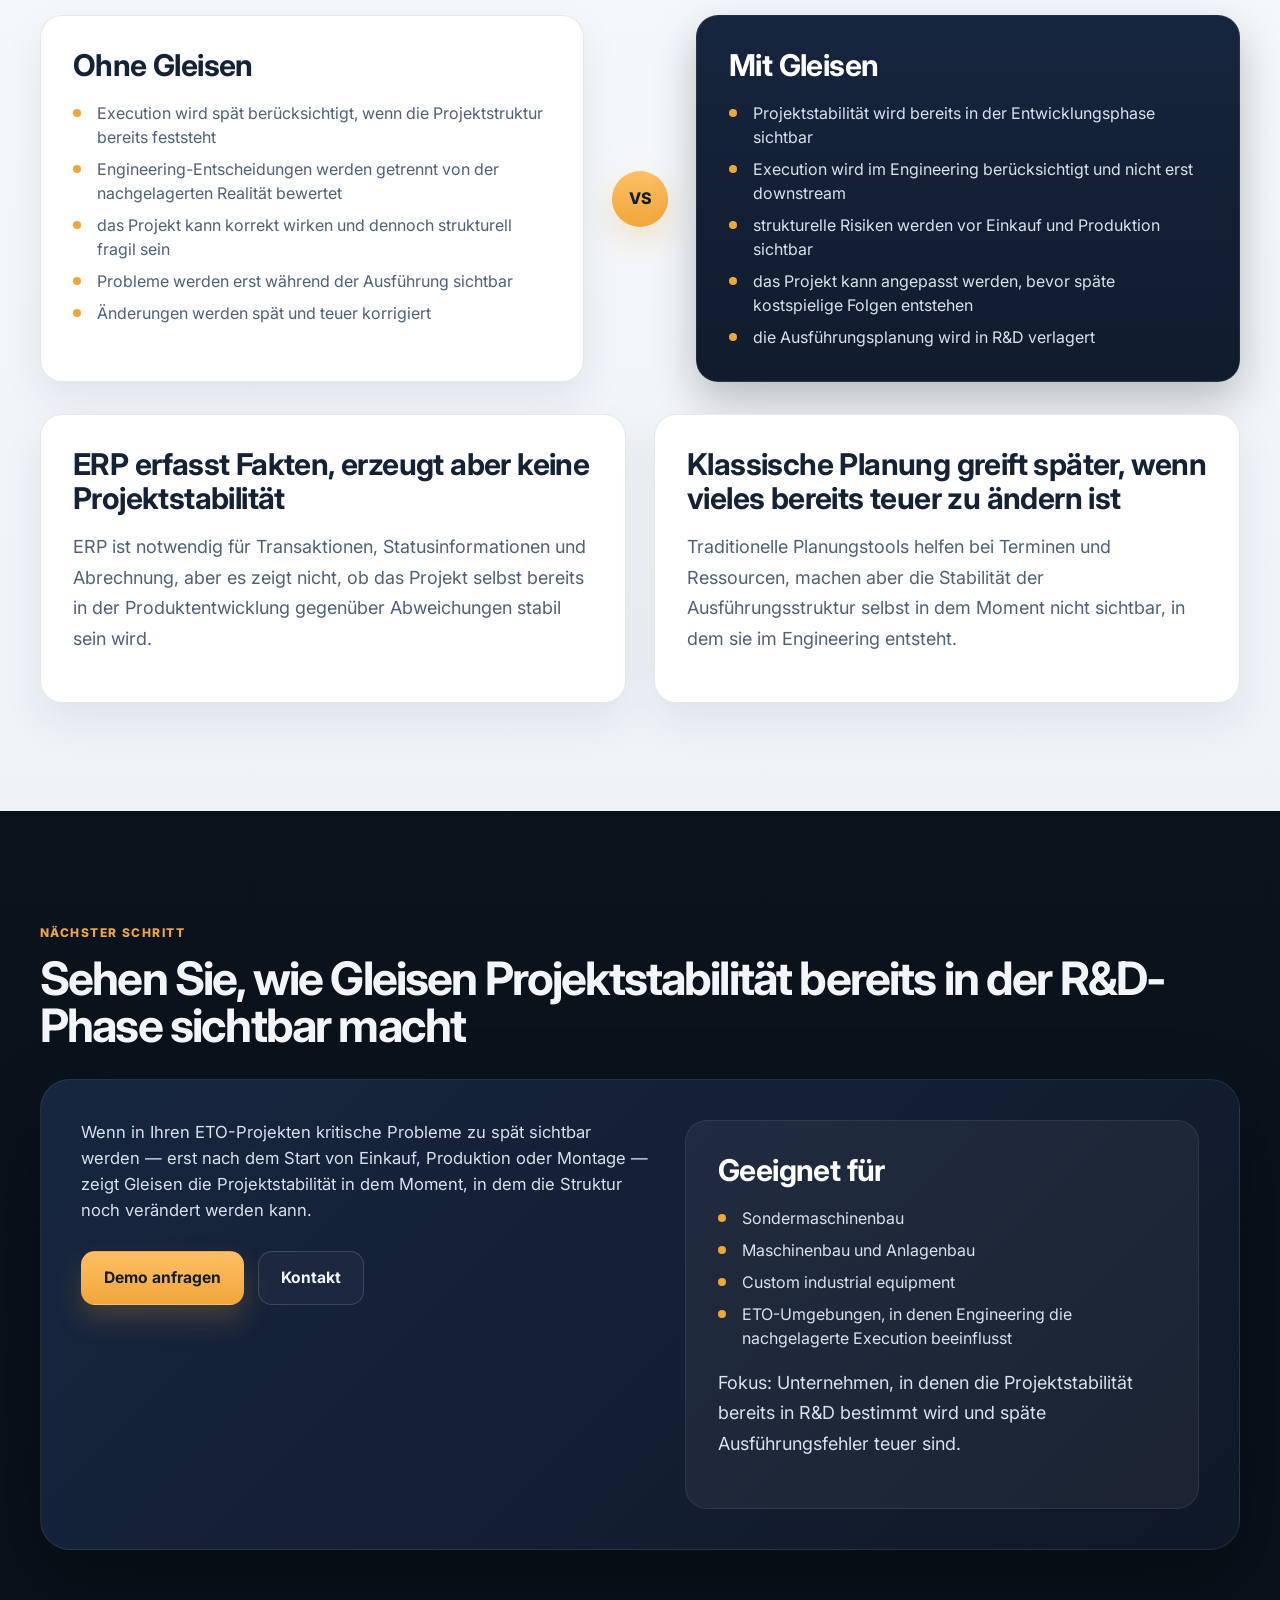
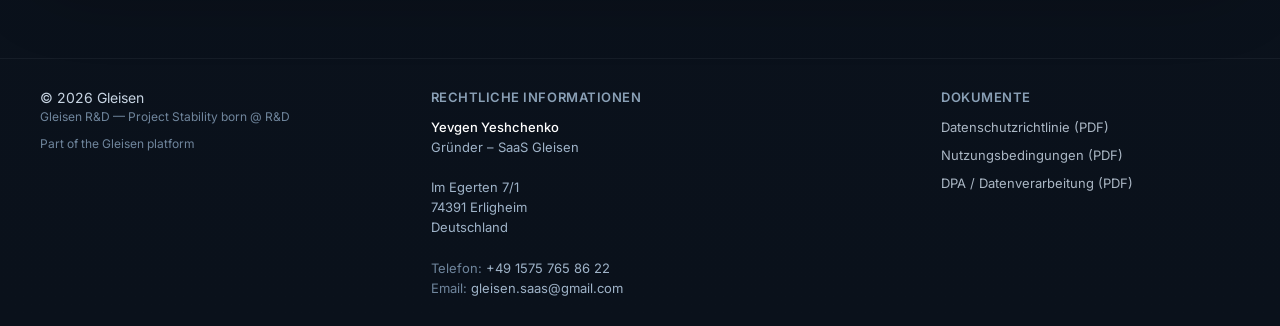
==== commit d1fb81de: "update" ====
--- a/index.html
+++ b/index.html
@@ -5,11 +5,11 @@
   <meta charset="UTF-8" />
   <meta name="viewport" content="width=device-width, initial-scale=1.0" />
 
-  <title>Gleisen — Synchronisation von Entscheidungen in Engineering-to-Order</title>
+  <title>Gleisen R&D — Project Stability born @ R&D</title>
   <meta name="description"
-    content="Gleisen synchronisiert Entscheidungen zwischen Engineering, Beschaffung und Fertigung über einen gemeinsamen Produktzustand von Teilen, Baugruppen und Projekt." />
+    content="Gleisen R&D macht Projektstabilität bereits in der Produktentwicklung sichtbar. Für ETO- und Industrieprojekte, bei denen die Ausführung schon im Engineering bestimmt wird." />
   <meta name="keywords"
-    content="Engineering-to-Order Software, ETO Plattform, ETO Steuerung, Maschinenbau SaaS, Teile- und Baugruppenstatus, Engineering Beschaffung Fertigung, Industrial SaaS" />
+    content="Engineering-to-Order software, ETO Plattform, project stability, execution stability, engineering execution system, Gleisen R&D, industrial SaaS, Maschinenbau SaaS, ETO planning, execution in engineering" />
   <meta name="robots" content="index,follow,max-image-preview:large,max-snippet:-1,max-video-preview:-1" />
   <meta name="author" content="Gleisen" />
 
@@ -20,17 +20,17 @@
   <link rel="alternate" hreflang="x-default" href="https://www.gleisen.com/" />
 
   <meta property="og:type" content="website" />
-  <meta property="og:title" content="Gleisen — Synchronisation von Entscheidungen in Engineering-to-Order" />
+  <meta property="og:title" content="Gleisen R&D — Project Stability born @ R&D" />
   <meta property="og:description"
-    content="Gleisen synchronisiert Entscheidungen zwischen Engineering, Beschaffung und Fertigung über einen gemeinsamen Produktzustand von Teilen, Baugruppen und Projekt." />
+    content="Gleisen macht Projektstabilität bereits in der Entwicklung sichtbar — vor Einkauf, Produktion und späten kostspieligen Änderungen." />
   <meta property="og:url" content="https://www.gleisen.com/" />
   <meta property="og:site_name" content="Gleisen" />
   <meta property="og:locale" content="de_DE" />
 
   <meta name="twitter:card" content="summary_large_image" />
-  <meta name="twitter:title" content="Gleisen — Synchronisation von Entscheidungen in Engineering-to-Order" />
+  <meta name="twitter:title" content="Gleisen R&D — Project Stability born @ R&D" />
   <meta name="twitter:description"
-    content="Gleisen synchronisiert Entscheidungen zwischen Engineering, Beschaffung und Fertigung über einen gemeinsamen Produktzustand von Teilen, Baugruppen und Projekt." />
+    content="Projektstabilität wird bereits in der R&D-Phase sichtbar — bevor Ausführungsfehler teuer werden." />
 
   <link rel="preconnect" href="https://fonts.googleapis.com">
   <link rel="preconnect" href="https://fonts.gstatic.com" crossorigin>
@@ -44,7 +44,7 @@
     "name": "Gleisen",
     "applicationCategory": "BusinessApplication",
     "operatingSystem": "Web",
-    "description": "Plattform für Engineering-to-Order, die Entscheidungen zwischen Engineering, Beschaffung und Fertigung über einen gemeinsamen Produktzustand von Teilen, Baugruppen und Projekt synchronisiert.",
+    "description": "Gleisen R&D makes project stability visible during product development by connecting product structure, dependencies, time and execution logic in Engineering-to-Order environments.",
     "inLanguage": "de",
     "offers": {
       "@type": "Offer",
@@ -66,8 +66,8 @@
 
       <nav class="nav-links" aria-label="Hauptnavigation">
         <a href="#problem">Problem</a>
-        <a href="#platform">Plattform</a>
-        <a href="#solution">Lösung</a>
+        <a href="#platform">Logik</a>
+        <a href="#solution">Gleisen R&amp;D</a>
         <a href="#impact">Wirkung</a>
         <a href="#contact">Demo</a>
       </nav>
@@ -87,8 +87,8 @@
     <section class="hero">
       <div class="container">
         <div class="hero-top">
-          <span class="eyebrow">PLATTFORM FÜR ENGINEERING-TO-ORDER</span>
-          <h1>Ein einheitlicher aktueller Stand von Teilen und Baugruppen im ETO</h1>
+          <span class="eyebrow">GLEISEN R&amp;D</span>
+          <h1>Project Stability born @ R&amp;D</h1>
         </div>
 
         <div class="hero-grid">
@@ -97,13 +97,15 @@
 
             <div class="hero-text">
               <p class="hero-subline">
-                Ein gemeinsamer aktueller Produktzustand, auf dem Engineering, Beschaffung und Fertigung gleichzeitig arbeiten
+                In Engineer-to-Order (ETO) entsteht Projektstabilität bereits in der R&D
               </p>
 
               <div class="hero-points">
-                <div class="item">Änderungen im Engineering wirken sich unmittelbar auf Beschaffung und Fertigung aus</div>
-                <div class="item">Planung basiert auf dem tatsächlichen Produktzustand und nicht auf Annahmen</div>
-                <div class="item">Die Ausführung erfolgt auf der aktuellen Produktstruktur</div>
+                <div class="item">Es wird sichtbar, ob das Projekt reale Abweichungen schon vor dem Start von Einkauf und Produktion verkraften wird
+                </div>
+                <div class="item">Engineering-Entscheidungen werden sofort in ihrer Wirkung auf Termine, Dichte und
+                  Abhängigkeiten sichtbar</div>
+                <div class="item">Vermeidung von Verzögerungen, Notfall-Umplanungen und teuren Änderungen</div>
               </div>
             </div>
 
@@ -134,46 +136,48 @@
       <div class="container">
         <div class="section-header">
           <span class="eyebrow">Problem</span>
-          <h2 class="section-title">ETO-Projekte beginnen auseinanderzulaufen, wenn Engineering, Beschaffung und Fertigung auf unterschiedlichen Statusständen arbeiten</h2>
+          <h2 class="section-title">
+            Terminverzug ist der Moment, in dem das Problem sichtbar wird. Aber beheben lässt es sich früher — solange
+            die instabile Struktur noch keine Kettenreaktion ausgelöst hat.
+          </h2>
         </div>
 
         <p class="section-intro narrow">
-          Änderungen an Teilen, Baugruppen und Freigaben entstehen im Engineering früher, als sie für Beschaffung und Fertigung verfügbar werden.
-          Dadurch werden Entscheidungen auf einem Zustand getroffen, der bereits geändert wurde.
+          In einer ETO-Umgebung können zwei Projekte bei Terminen, Phasen und KPIs identisch aussehen — und dennoch eine sehr unterschiedliche Fähigkeit haben,
+          Abweichungen zu verkraften. Der Unterschied entsteht nicht in Berichten, sondern in der Ausführungsstruktur: in
+          Abhängigkeiten, Arbeitsdichte, Reihenfolge und Flexibilität bereits in der Entwicklungsphase.
         </p>
 
         <div class="cards-grid">
           <div class="card">
-            <h3>Was in der Praxis passiert</h3>
-            <p>
-              In den meisten ETO-Umgebungen arbeiten Engineering, Beschaffung und Fertigung nicht auf demselben aktuellen Zustand von Produkt und Projekt.
-              Änderungen in Spezifikationen, Freigaben und Baugruppenreife erreichen nachgelagerte Funktionen mit Verzögerung.
-            </p>
-            <p>
-              Das Problem ist nicht die Geschwindigkeit einzelner Teams, sondern das Fehlen eines gemeinsamen Produktzustands, auf den sich alle Funktionen gleichzeitig stützen können.
-            </p>
-            <ul class="list">
-              <li>Engineering ändert die Konstruktion, aber nachgelagerte Funktionen arbeiten weiter auf dem vorherigen Stand</li>
-              <li>Beschaffung plant Lieferungen auf Basis veralteter Spezifikationen</li>
-              <li>Fertigung startet Arbeiten auf Grundlage von Daten, die nicht mehr aktuell sind</li>
+            <h3>Warum KPIs das Problem zu spät zeigen</h3>
+            <p>
+              Klassische KPIs erfassen das Ergebnis erst, nachdem sich die Ausführungsstruktur bereits gebildet hat. Sie zeigen
+              Termine,
+              Fertigstellungsgrad oder Budget, aber sie zeigen nicht, ob das Projekt selbst eine reale Abweichung verkraften kann — eine Lieferverzögerung,
+              eine Konstruktionsänderung, Ressourcenmangel oder eine Verschiebung zwischen Phasen.
+            </p>
+            <ul class="list">
+              <li>das Projekt kann „on track“ wirken und dennoch bereits strukturell instabil sein</li>
+              <li>lokale Überlastungen und starre Abhängigkeiten sind auf Ebene aggregierter KPIs nicht sichtbar</li>
+              <li>das Problem wird erst sichtbar, wenn seine Behebung bereits teuer ist</li>
             </ul>
           </div>
 
           <div class="card">
-            <h3>Operative Auswirkung</h3>
-            <p>
-              Wenn Funktionen auf unterschiedlichen Statusständen arbeiten, bleibt das Problem nicht auf Verzögerungen begrenzt.
-              Planung und Ausführung beginnen auseinanderzulaufen.
-            </p>
-            <ul class="list">
-              <li>zusätzliche manuelle Abstimmungsschleifen zwischen Engineering, Beschaffung und Fertigung entstehen</li>
-              <li>Übergänge zwischen Projektphasen werden weniger planbar</li>
-              <li>der tatsächliche Status von Teilen und Baugruppen muss manuell geklärt werden</li>
-              <li>Nacharbeit, Terminverschiebungen und Fehlstarts nehmen zu</li>
-            </ul>
-            <p style="margin-top:18px;">
-              Das Kernproblem ist das Fehlen eines gemeinsamen Produktzustands, auf dessen Basis alle Funktionen gleichzeitig Entscheidungen treffen.
-            </p>
+            <h3>Wo das Problem tatsächlich entsteht</h3>
+            <p>
+              Das Problem entsteht weder in der Werkhalle noch im letzten Projektbericht. Es entsteht in dem Moment, in dem
+              sich
+              Produktstruktur und Ausführungslogik formen: wer von wem abhängt, wo Phasen zu eng „vernäht“ sind, wo kein
+              Puffer vorhanden ist,
+              und wo das Projekt seine Anpassungsfähigkeit verliert.
+            </p>
+            <ul class="list">
+              <li>Engineering trifft Entscheidungen, die die nachgelagerte Ausführung bereits bestimmen</li>
+              <li>die Trennung von Rollen und Phasen kann rational wirken und das Projekt dennoch instabil machen</li>
+              <li>wenn Execution in R&amp;D nicht berücksichtigt wird, wird das Projekt zum Geisel später Korrekturen</li>
+            </ul>
           </div>
         </div>
       </div>
@@ -182,83 +186,162 @@
     <section id="platform" class="section">
       <div class="container">
         <div class="section-header">
-          <span class="eyebrow">Plattformlogik</span>
-          <h2 class="section-title">Ein gemeinsamer Produktzustand für Engineering, Beschaffung und Fertigung</h2>
+          <span class="eyebrow">Gleisen Logik</span>
+          <h2 class="section-title">
+            Projektstabilität wird nicht nur durch Termine bestimmt, sondern durch das Zusammenspiel von Struktur, Abhängigkeiten, Dichte und
+            Flexibilität
+          </h2>
         </div>
 
         <p class="section-intro">
-          Gleisen erfasst Änderungen in Engineering, Beschaffung und Fertigung in einem gemeinsamen Zustandsmodell.
-          Jede Änderung wirkt sich unmittelbar auf den verfügbaren Zustand für alle Funktionen aus.
+          Gleisen betrachtet das Projekt nicht als eine Menge einzelner Aufgaben, sondern als Produktstruktur über die Zeit.
+          BOM, Phasen, Abhängigkeiten und Arbeitsreihenfolge werden zu einem System,
+          das nicht nur zur Beurteilung der Stabilität im Engineering genutzt wird,
+          sondern auch für Entscheidungen in Einkauf, Produktion und Montage.
         </p>
 
         <div class="flow-line">
           <div class="flow-card">
-            <div class="label">Engineering</div>
-            <h3>Aktualisiert Konstruktion und Freigaben</h3>
-            <p>
-              Änderungen an Konstruktion, Spezifikationen, Freigaben und Baugruppen werden sofort Teil des gemeinsamen Zustandsmodells
-              und bleiben nicht in lokalen Dateien, Listen oder E-Mail-Verläufen isoliert.
+            <div class="label">Struktur</div>
+            <h3>BOM als Projektgrundlage</h3>
+            <p>
+              Das Projekt wird über Teile, Baugruppen und ihre Wechselbeziehungen betrachtet, nicht nur über abstrakte Phasen.
+              Dadurch wird die reale Logik der Produktentstehung sichtbar.
+            </p>
+            <p>
+              Diese Struktur wird zur gemeinsamen Grundlage für alle Abteilungen und dient als einheitliche Projektbasis.
             </p>
           </div>
 
           <div class="flow-card">
-            <div class="label">Beschaffung</div>
-            <h3>Plant auf aktuellem Zustand</h3>
-            <p>
-              Beschaffung arbeitet auf demselben Status wie Engineering und kann Termine, Abhängigkeiten und Versorgungsrisiken
-              ohne manuelle Synchronisation bewerten.
+            <div class="label">Zeit</div>
+            <h3>Termine im Kontext der Struktur</h3>
+            <p>
+              Entscheidend sind nicht nur die Daten selbst, sondern wie die Zeit auf abhängige Teile des Projekts verteilt ist,
+              wo dichte Bereiche entstehen und wo kein Raum für Anpassung bleibt.
+            </p>
+            <p>
+              Dadurch können Entscheidungen auf Ebene von Baugruppen getroffen werden und nicht nur auf Ebene einzelner Aufgaben oder Artikel.
             </p>
           </div>
 
           <div class="flow-card">
-            <div class="label">Fertigung</div>
-            <h3>Arbeitet auf aktueller Grundlage</h3>
-            <p>
-              Fertigung startet Arbeiten auf dem aktuellen Zustand von Produkt und Projekt
-              und nicht auf veralteten Daten, Annahmen oder verspäteten Klärungen.
-            </p>
-          </div>
-        </div>
-      </div>
-    </section>
+            <div class="label">Stabilität</div>
+            <h3>Fähigkeit, Abweichungen zu verkraften</h3>
+            <p>
+              Gleisen macht sichtbar, wo ein Projekt bei Veränderungen steuerbar bleibt,
+              und wo bereits eine kleine Abweichung zu kaskadierenden Störungen führt.
+            </p>
+            <p>
+              Das ist nicht nur in R&amp;D wichtig, sondern auch während der Ausführung, wenn Abweichungen bereits eingetreten sind.
+            </p>
+          </div>
+        </div>
+      </div>
+    </section>
+
+
 
     <section id="solution" class="section light-section">
       <div class="container">
         <div class="section-header">
-          <span class="eyebrow">Lösung</span>
-          <h2 class="section-title">
-            Verbindung von Planung und Ausführung über das Zustandsmodell des Produkts
+          <span class="eyebrow">Gleisen R&amp;D</span>
+          <h2 class="section-title">
+            Das Verständnis von Execution in die Produktentwicklungsphase bringen
           </h2>
         </div>
 
         <p class="section-intro">
-          Planung und Ausführung greifen auf dieselbe Produktstruktur und deren aktuellen Status zu.
+          Gleisen R&amp;D macht Projektstabilität bereits dann sichtbar, wenn Engineering-Entscheidungen noch verändert werden können —
+          vor dem Einkauf, vor der Produktion und vor späten kostspieligen Korrekturen.
         </p>
 
         <div class="split">
           <div class="feature-panel light panel-left">
-            <h3>1. Planung auf aktuellem Zustand</h3>
-            <p>
-              Alle Funktionen arbeiten mit derselben Produktstruktur und deren aktuellem Status.
-            </p>
-            <ul class="list">
-              <li>Engineering, Beschaffung und Fertigung arbeiten mit derselben Produktstruktur</li>
-              <li>Abhängigkeiten zwischen Teilen, Baugruppen und Phasen sind direkt sichtbar</li>
-              <li>Die Planung wird vom tatsächlichen Zustand aus aktualisiert und nicht von ursprünglichen Annahmen</li>
-              <li>Änderungen werden sichtbar, bevor Termine reißen</li>
+            <h3>1. Projektstabilität wird vor der Ausführung sichtbar</h3>
+            <p>
+              Die Projektstruktur wird bereits in R&amp;D analysierbar: sichtbar wird, wo starre Abhängigkeiten,
+              überlastete Übergänge zwischen Phasen und fehlende Anpassungsfähigkeit entstehen.
+            </p>
+            <ul class="list">
+              <li>sichtbar wird, ob das Projekt reale Abweichungen verkraften wird</li>
+              <li>sichtbar wird, wo eine kleine Verzögerung ein Kaskadenproblem auslöst</li>
+              <li>sichtbar wird, welche Entscheidungen das Projekt schon vor dem Start fragil machen</li>
             </ul>
           </div>
 
           <div class="feature-panel light panel-right">
-            <h3>2. Steuerung von Änderungen während der Ausführung</h3>
-            <p>
-              Änderungen werden im Moment ihres Auftretens erfasst und stehen sofort allen Funktionen zur Verfügung.
-            </p>
-            <ul class="list">
-              <li>Aktualisierungen zu Teilen und Baugruppen sind ohne manuelle Übergabe zwischen Bereichen verfügbar</li>
-              <li>Entscheidungen basieren auf dem aktuellen Zustand und nicht auf manuell zusammengeführten Daten</li>
-              <li>Abweichungen werden im Moment der Änderung erfasst</li>
-              <li>Beschaffung und Produktionsstart stützen sich auf den aktuellen Status</li>
+            <h3>2. Engineering beginnt, Execution zu berücksichtigen</h3>
+            <p>
+              Engineering-Entscheidungen existieren nicht länger getrennt von der nachgelagerten Realität.
+              Die Entwicklung berücksichtigt nicht nur die Konstruktion des Produkts, sondern auch die Fähigkeit des Projekts, umsetzbar zu sein.
+            </p>
+            <ul class="list">
+              <li>Execution wird Teil des Engineerings und nicht erst eine späte Reaktion</li>
+              <li>die Projektstruktur kann angepasst werden, solange dies noch günstig ist</li>
+              <li>die Ausführungsplanung wird aus späten Phasen in R&amp;D verlagert</li>
+            </ul>
+          </div>
+        </div>
+      </div>
+    </section>
+
+    <section id="solution" class="section light-section">
+      <div class="container">
+        <div class="section-header">
+          <span class="eyebrow">Gleisen R&amp;D</span>
+          <h2 class="section-title">
+            Das Verständnis von Execution in die Produktentwicklungsphase bringen
+          </h2>
+        </div>
+
+        <p class="section-intro">
+          Gleisen R&amp;D macht Projektstabilität bereits dann sichtbar, wenn Engineering-Entscheidungen noch verändert werden können —
+          vor dem Einkauf, vor der Produktion und vor späten kostspieligen Korrekturen.
+          Doch dieselbe Struktur bleibt auch nach Projektstart ein Arbeitsinstrument —
+          für nachgelagerte Entscheidungen in Abteilungen und auf der Montage.
+        </p>
+
+        <div class="split">
+          <div class="feature-panel light panel-left">
+            <h3>1. Projektstabilität wird vor der Ausführung sichtbar</h3>
+            <p>
+              Die Projektstruktur wird bereits in R&amp;D analysierbar: sichtbar wird, wo starre Abhängigkeiten,
+              überlastete Übergänge zwischen Phasen und fehlende Anpassungsfähigkeit entstehen.
+            </p>
+            <ul class="list">
+              <li>sichtbar wird, ob das Projekt reale Abweichungen verkraften wird</li>
+              <li>sichtbar wird, wo eine kleine Verzögerung ein Kaskadenproblem auslöst</li>
+              <li>sichtbar wird, welche Entscheidungen das Projekt schon vor dem Start fragil machen</li>
+            </ul>
+          </div>
+
+          <div class="feature-panel light panel-right">
+            <h3>2. Engineering beginnt, Execution zu berücksichtigen</h3>
+            <p>
+              Engineering-Entscheidungen existieren nicht länger getrennt von der nachgelagerten Realität.
+              Die Entwicklung berücksichtigt nicht nur die Konstruktion des Produkts, sondern auch die Fähigkeit des Projekts, umsetzbar zu sein.
+            </p>
+            <ul class="list">
+              <li>Execution wird Teil des Engineerings und nicht erst eine späte Reaktion</li>
+              <li>die Projektstruktur kann angepasst werden, solange dies noch günstig ist</li>
+              <li>die Ausführungsplanung wird aus späten Phasen in R&amp;D verlagert</li>
+            </ul>
+          </div>
+        </div>
+
+        <div class="split" style="margin-top: 28px;">
+          <div class="feature-panel light">
+            <h3>3. Die Projektstruktur wird während der Ausführung genutzt</h3>
+            <p>
+              Nach Projektstart bleibt dieselbe Struktur ein Arbeitsinstrument für die Abteilungen.
+              Sie ermöglicht es, die Wirkung von Abweichungen nicht auf Ebene einzelner Teile,
+              sondern auf Ebene von Baugruppen und des gesamten Projekts zu verstehen.
+            </p>
+            <ul class="list">
+              <li>sichtbar wird, welche Teile des Projekts trotz Verzögerungen weitergeführt werden können</li>
+              <li>sichtbar wird, welche Baugruppen zu einer Blockade nachgelagerter Prozesse führen</li>
+              <li>Entscheidungen werden auf Strukturebene getroffen und nicht auf Ebene einzelner Artikel</li>
             </ul>
           </div>
         </div>
@@ -269,50 +352,68 @@
       <div class="container">
         <div class="section-header">
           <span class="eyebrow">Wirkung</span>
-          <h2 class="section-title">Weniger Fehlanpassung zwischen Planung und Ausführung</h2>
+          <h2 class="section-title">
+            Weniger späte Überraschungen, weniger kaskadierende Störungen, stabilere ETO-Projekte
+          </h2>
         </div>
 
         <p class="section-intro narrow">
-          Der Wert von Gleisen liegt darin, dass Entscheidungen in Engineering, Beschaffung und Fertigung auf demselben Zustand des Projekts getroffen werden.
+          Der Wert von Gleisen liegt nicht in „noch mehr Transparenz“, sondern darin, dass eine instabile Projektstruktur sichtbar wird,
+          bevor ihre Folgen zu Nacharbeit, Verzögerungen und teurer Umplanung werden.
         </p>
 
         <div class="value-grid">
+
           <div class="value-card">
-            <strong>Weniger Abstimmungsschleifen</strong>
-            <p>Die Anzahl manueller Statusabgleiche zwischen Funktionen sinkt.</p>
-          </div>
+            <strong>Weniger kaskadierende Verzögerungen</strong>
+            <p>Ausführungsrisiken werden sichtbar, bevor sie sich in Terminen und Berichten zeigen.</p>
+          </div>
+
           <div class="value-card">
-            <strong>Belastbarere Planung</strong>
-            <p>Die Planung weicht weniger von der tatsächlichen Ausführung ab.</p>
-          </div>
+            <strong>Weniger teure Änderungen</strong>
+            <p>Kritische Probleme werden in dem Moment erkannt, in dem die Projektstruktur noch verändert werden kann.</p>
+          </div>
+
           <div class="value-card">
-            <strong>Frühere Erkennung von Änderungen</strong>
-            <p>Änderungen werden erfasst, bevor sie zu Terminabweichungen und Ausführungsproblemen führen.</p>
-          </div>
+            <strong>Stabilere Projekte</strong>
+            <p>Das Projekt verkraftet reale Abweichungen besser, ohne die Steuerbarkeit zu verlieren.</p>
+          </div>
+
           <div class="value-card">
-            <strong>Entscheidungen auf aktueller Grundlage</strong>
-            <p>Beschaffung und Fertigung arbeiten auf dem aktuellen Produktzustand und nicht auf veralteten Daten.</p>
-          </div>
-        </div>
-      </div>
-    </section>
+            <strong>Entscheidungen auf Strukturebene</strong>
+            <p>Die Wirkung von Abweichungen wird auf Ebene von Baugruppen und des gesamten Projekts sichtbar, nicht auf Ebene einzelner Artikel — das ermöglicht
+              Entscheidungen während der Ausführung.</p>
+          </div>
+        </div>
+      </div>
+    </section>
+
+
 
     <section class="section light-section">
       <div class="container">
         <div class="section-header">
           <span class="eyebrow">Positionierung</span>
-          <h2 class="section-title">Keine verteilten Daten je Funktion — sondern ein steuerbarer Projektzustand</h2>
-        </div>
+          <h2 class="section-title">
+            Kein Project-Management-Tool und keine ERP-Schicht — sondern ein System zur Sichtbarkeit von Projektstabilität
+          </h2>
+        </div>
+
+        <p class="section-intro">
+          Gleisen ersetzt weder ERP noch PLM oder klassische Planung.
+          Es macht Projektstabilität in dem Moment sichtbar, in dem sie im Engineering noch entsteht —
+          und genau deshalb schließt es die Lücke, die bestehende Systeme meist zu spät zeigen.
+        </p>
 
         <div class="compare compare-top">
           <div class="compare-card left">
             <h3>Ohne Gleisen</h3>
             <ul class="list">
-              <li>Engineering, Beschaffung und Fertigung arbeiten auf unterschiedlichen Statusständen</li>
-              <li>Der Status von Teilen und Baugruppen muss manuell geklärt werden</li>
-              <li>Abhängigkeiten sind über Dateien, E-Mails und lokale Listen verteilt</li>
-              <li>Planung und Ausführung laufen auseinander</li>
-              <li>Änderungen werden verzögert sichtbar</li>
+              <li>Execution wird spät berücksichtigt, wenn die Projektstruktur bereits feststeht</li>
+              <li>Engineering-Entscheidungen werden getrennt von der nachgelagerten Realität bewertet</li>
+              <li>das Projekt kann korrekt wirken und dennoch strukturell fragil sein</li>
+              <li>Probleme werden erst während der Ausführung sichtbar</li>
+              <li>Änderungen werden spät und teuer korrigiert</li>
             </ul>
           </div>
 
@@ -321,28 +422,28 @@
           <div class="compare-card right">
             <h3>Mit Gleisen</h3>
             <ul class="list">
-              <li>Alle Funktionen arbeiten auf einem gemeinsamen Zustandsmodell</li>
-              <li>Der Produktzustand ist ohne manuellen Abgleich verfügbar</li>
-              <li>Änderungen wirken sich unmittelbar auf Entscheidungen in Beschaffung und Fertigung aus</li>
-              <li>Planung und Ausführung greifen auf denselben Projektzustand zu</li>
-              <li>Entscheidungen werden auf aktueller Grundlage getroffen</li>
+              <li>Projektstabilität wird bereits in der Entwicklungsphase sichtbar</li>
+              <li>Execution wird im Engineering berücksichtigt und nicht erst downstream</li>
+              <li>strukturelle Risiken werden vor Einkauf und Produktion sichtbar</li>
+              <li>das Projekt kann angepasst werden, bevor späte kostspielige Folgen entstehen</li>
+              <li>die Ausführungsplanung wird in R&amp;D verlagert</li>
             </ul>
           </div>
         </div>
 
         <div class="cards-grid positioning-grid">
           <div class="card positioning-card">
-            <h3>ERP erfasst Transaktionen</h3>
-            <p>
-              ERP steuert Bestände, Vorgänge und Ausführungsfakten.
-              Es steuert aber nicht den aktuellen Produktzustand, auf dessen Basis funktionsübergreifende Entscheidungen vor der Ausführung getroffen werden.
+            <h3>ERP erfasst Fakten, erzeugt aber keine Projektstabilität</h3>
+            <p>
+              ERP ist notwendig für Transaktionen, Statusinformationen und Abrechnung, aber es zeigt nicht, ob das Projekt selbst bereits in der Produktentwicklung
+              gegenüber Abweichungen stabil sein wird.
             </p>
           </div>
           <div class="card positioning-card">
-            <h3>Einzelne Planungstools verwalten Fragmente</h3>
-            <p>
-              Klassische Planungstools funktionieren gut für einzelne Termine oder Funktionen.
-              Gleisen verbindet Engineering, Beschaffung und Fertigung über ein gemeinsames Zustandsmodell von Produkt und Projekt.
+            <h3>Klassische Planung greift später, wenn vieles bereits teuer zu ändern ist</h3>
+            <p>
+              Traditionelle Planungstools helfen bei Terminen und Ressourcen, machen aber die Stabilität der
+              Ausführungsstruktur selbst in dem Moment nicht sichtbar, in dem sie im Engineering entsteht.
             </p>
           </div>
         </div>
@@ -353,18 +454,21 @@
       <div class="container">
         <div class="section-header">
           <span class="eyebrow">Nächster Schritt</span>
-          <h2 class="section-title">Sehen Sie, wie Gleisen Entscheidungen zwischen Engineering, Beschaffung und Fertigung synchronisiert</h2>
+          <h2 class="section-title">
+            Sehen Sie, wie Gleisen Projektstabilität bereits in der R&amp;D-Phase sichtbar macht
+          </h2>
         </div>
 
         <div class="cta-panel">
           <div>
             <p class="section-intro narrow" style="margin-bottom: 28px;">
-              Wenn in Ihren ETO-Projekten der Produktzustand regelmäßig zwischen Funktionen abgeglichen werden muss,
-              stellt Gleisen ein gemeinsames Zustandsmodell für Planung und Ausführung bereit.
+              Wenn in Ihren ETO-Projekten kritische Probleme zu spät sichtbar werden — erst nach dem Start von Einkauf,
+              Produktion oder Montage — zeigt Gleisen die Projektstabilität in dem Moment, in dem die Struktur noch
+              verändert werden kann.
             </p>
             <div class="btn-row">
-              <a href="mailto:demo@gleisen.com" class="btn btn-primary">Demo anfragen</a>
-              <a href="mailto:kontakt@gleisen.com" class="btn btn-secondary">Kontakt</a>
+              <a href="mailto:gleisen.saas@gmail.com" class="btn btn-primary">Demo anfragen</a>
+              <a href="mailto:gleisen.saas@gmail.com" class="btn btn-secondary">Kontakt</a>
             </div>
           </div>
 
@@ -373,11 +477,12 @@
             <ul class="list">
               <li>Sondermaschinenbau</li>
               <li>Maschinenbau und Anlagenbau</li>
-              <li>Custom Industrial Equipment</li>
-              <li>ETO-Umgebungen mit mehreren parallelen Projekten</li>
+              <li>Custom industrial equipment</li>
+              <li>ETO-Umgebungen, in denen Engineering die nachgelagerte Execution beeinflusst</li>
             </ul>
             <p style="margin-top:18px;">
-              Fokus: Unternehmen, in denen Entscheidungen in Engineering, Beschaffung und Fertigung vom selben Zustand des Produkts abhängen.
+              Fokus: Unternehmen, in denen die Projektstabilität bereits in R&amp;D bestimmt wird und späte Ausführungsfehler
+              teuer sind.
             </p>
           </div>
         </div>
@@ -388,22 +493,19 @@
   <footer class="footer">
     <div class="container footer-grid">
 
-      <!-- Marke -->
       <div class="footer-brand-block">
         <div class="footer-brand-line">© 2026 Gleisen</div>
         <div class="muted-small">
-          Ein einheitlicher aktueller Stand von Teilen und Baugruppen im ETO
+          Gleisen R&amp;D — Project Stability born @ R&amp;D
         </div>
 
         <div class="footer-description">
-          Ein gemeinsamer aktueller Produktzustand, auf dem Engineering, Beschaffung und Fertigung gleichzeitig arbeiten
-        </div>
-
-      </div>
-
-      <!-- Impressum -->
+          Part of the Gleisen platform
+        </div>
+      </div>
+
       <div class="footer-legal">
-        <div class="footer-title">Impressum</div>
+        <div class="footer-title">Rechtliche Informationen</div>
 
         <div class="footer-text">
           <strong>Yevgen Yeshchenko</strong><br>
@@ -414,24 +516,23 @@
           Deutschland<br><br>
 
           <span class="footer-label">Telefon:</span> +49 1575 765 86 22<br>
-          <span class="footer-label">E-Mail:</span>
+          <span class="footer-label">Email:</span>
           <a href="mailto:gleisen.saas@gmail.com">gleisen.saas@gmail.com</a>
         </div>
       </div>
 
-      <!-- Dokumente -->
       <div class="footer-docs">
         <div class="footer-title">Dokumente</div>
 
         <nav class="footer-links">
           <a href="#" target="_blank" rel="noopener noreferrer">
-            Datenschutzerklärung (PDF)
+            Datenschutzrichtlinie (PDF)
           </a>
           <a href="#" target="_blank" rel="noopener noreferrer">
             Nutzungsbedingungen (PDF)
           </a>
           <a href="#" target="_blank" rel="noopener noreferrer">
-            Auftragsverarbeitungsvertrag (DPA, PDF)
+            DPA / Datenverarbeitung (PDF)
           </a>
         </nav>
       </div>
--- a/styles.css
+++ b/styles.css
@@ -318,22 +318,20 @@
 }
 
 .section-title {
-  max-width: 1120px;
+  width: 100%;
+  max-width: none;
   margin: 0;
   line-height: 1.02;
   letter-spacing: -0.04em;
-  text-wrap: balance;
+  text-wrap: normal;
 }
 
 .section-intro {
-  max-width: 860px;
-  margin: 0 0 40px;
-  font-size: 20px;
-  line-height: 1.6;
+  max-width: 1000px;
 }
 
 .section-intro.narrow {
-  max-width: 760px;
+  max-width: 1000px;
 }
 
 /* HERO */
@@ -594,24 +592,21 @@
   margin: 18px 0 0;
   padding: 0;
   display: grid;
-  gap: 12px;
-}
-
-.list li {
-  margin-bottom: 12px;
+  gap: 8px; /* было 12 */
 }
 
 .list li {
   position: relative;
   padding-left: 24px;
-  line-height: 1.65;
+  line-height: 1.5; /* было 1.65 */
+  margin-bottom: 0; /* убрать двойной отступ */
 }
 
 .list li::before {
   content: "";
   position: absolute;
   left: 0;
-  top: 10px;
+  top: 8px; /* было 10 — чуть подвинул под новый line-height */
   width: 8px;
   height: 8px;
   border-radius: 999px;
@@ -683,7 +678,7 @@
 
 .value-grid {
   display: grid;
-  grid-template-columns: repeat(4, 1fr);
+  grid-template-columns: repeat(2, 1fr);
   gap: 18px;
   margin-top: 40px;
 }
@@ -1038,9 +1033,9 @@
   font-weight: 700;
 }
 
-.footer-docs .footer-menu {
-  display: flex;
-  flex-direction: column;   /* ВАЖНО: в столбик */
+.footer-docs .footer-links {
+  display: flex;
+  flex-direction: column;
   gap: 8px;
   align-items: flex-start;
 }
@@ -1093,7 +1088,7 @@
 
 .footer-docs a:hover {
   color: #ffffff;
-  pacity: 1;
+  opacity: 1;
 }
 
 .footer-brand-line {
@@ -1112,3 +1107,5 @@
     gap: 24px;
   }
 }
+
+
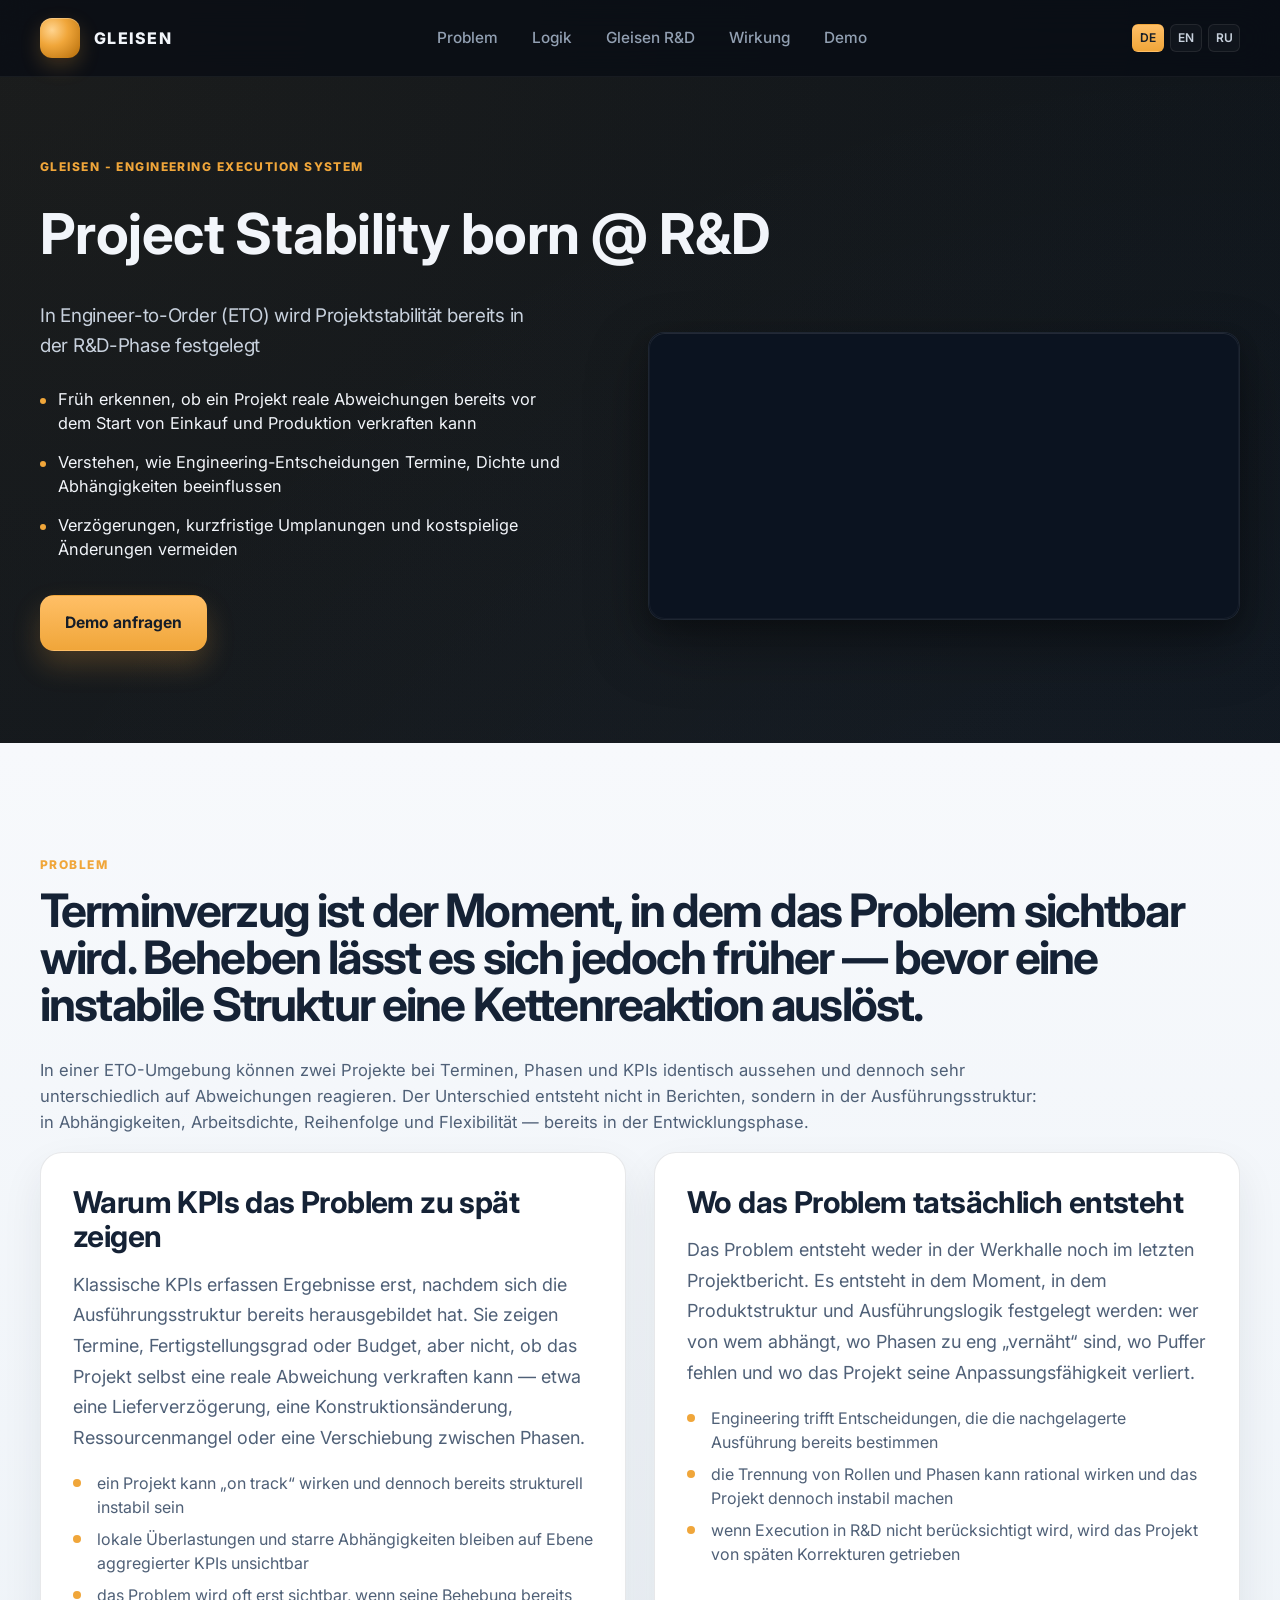
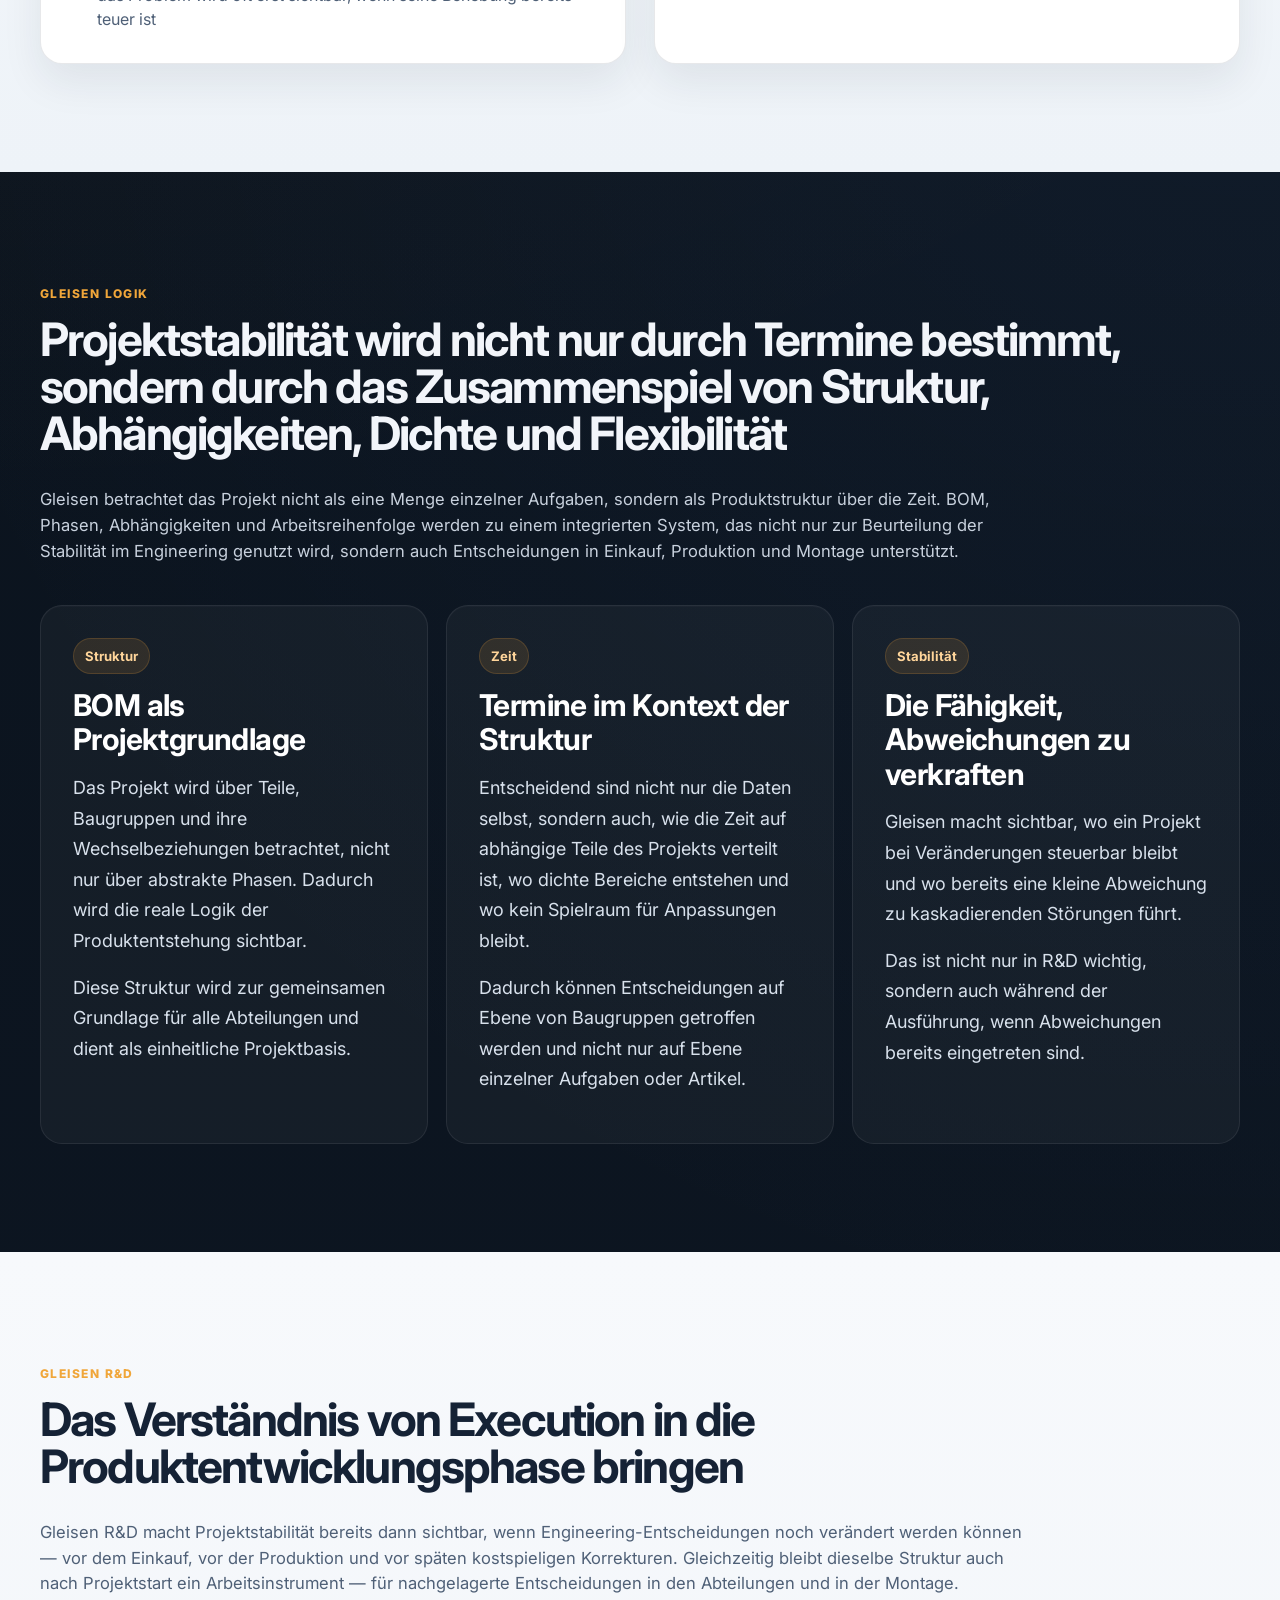
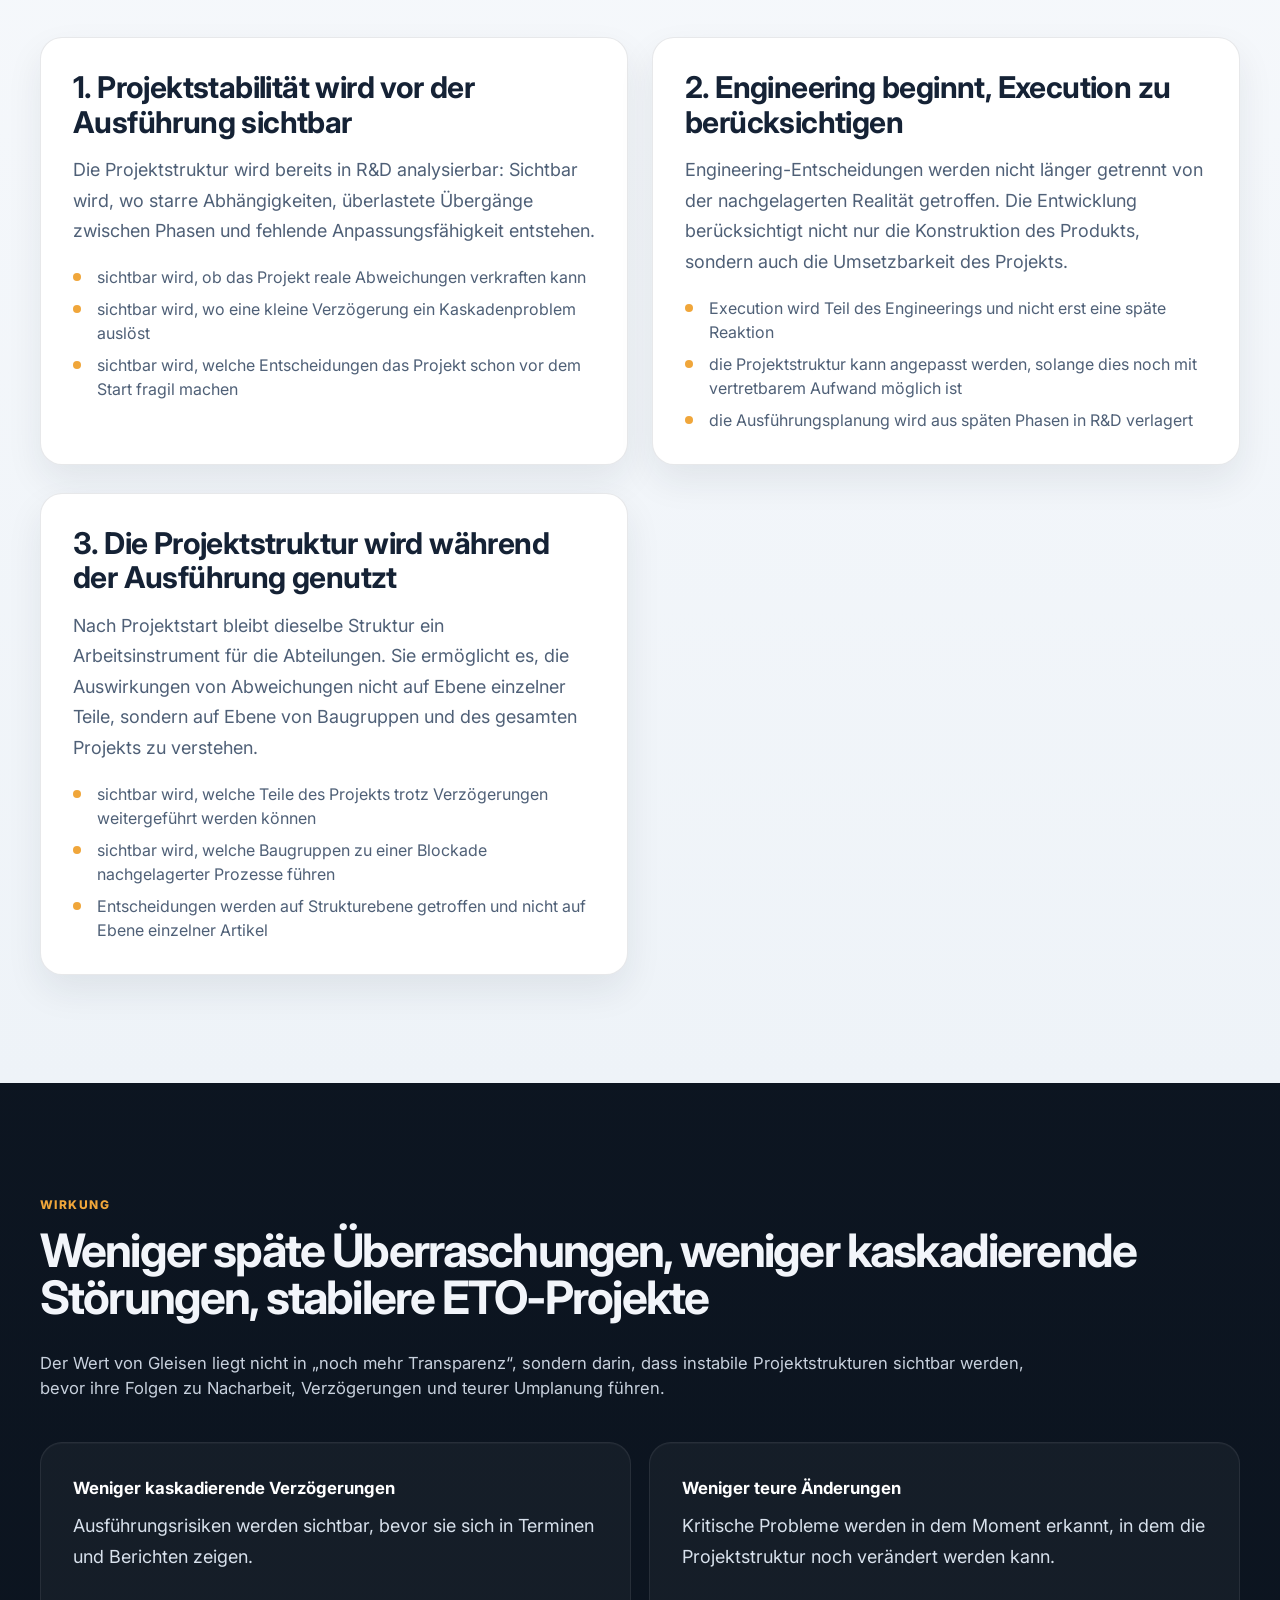
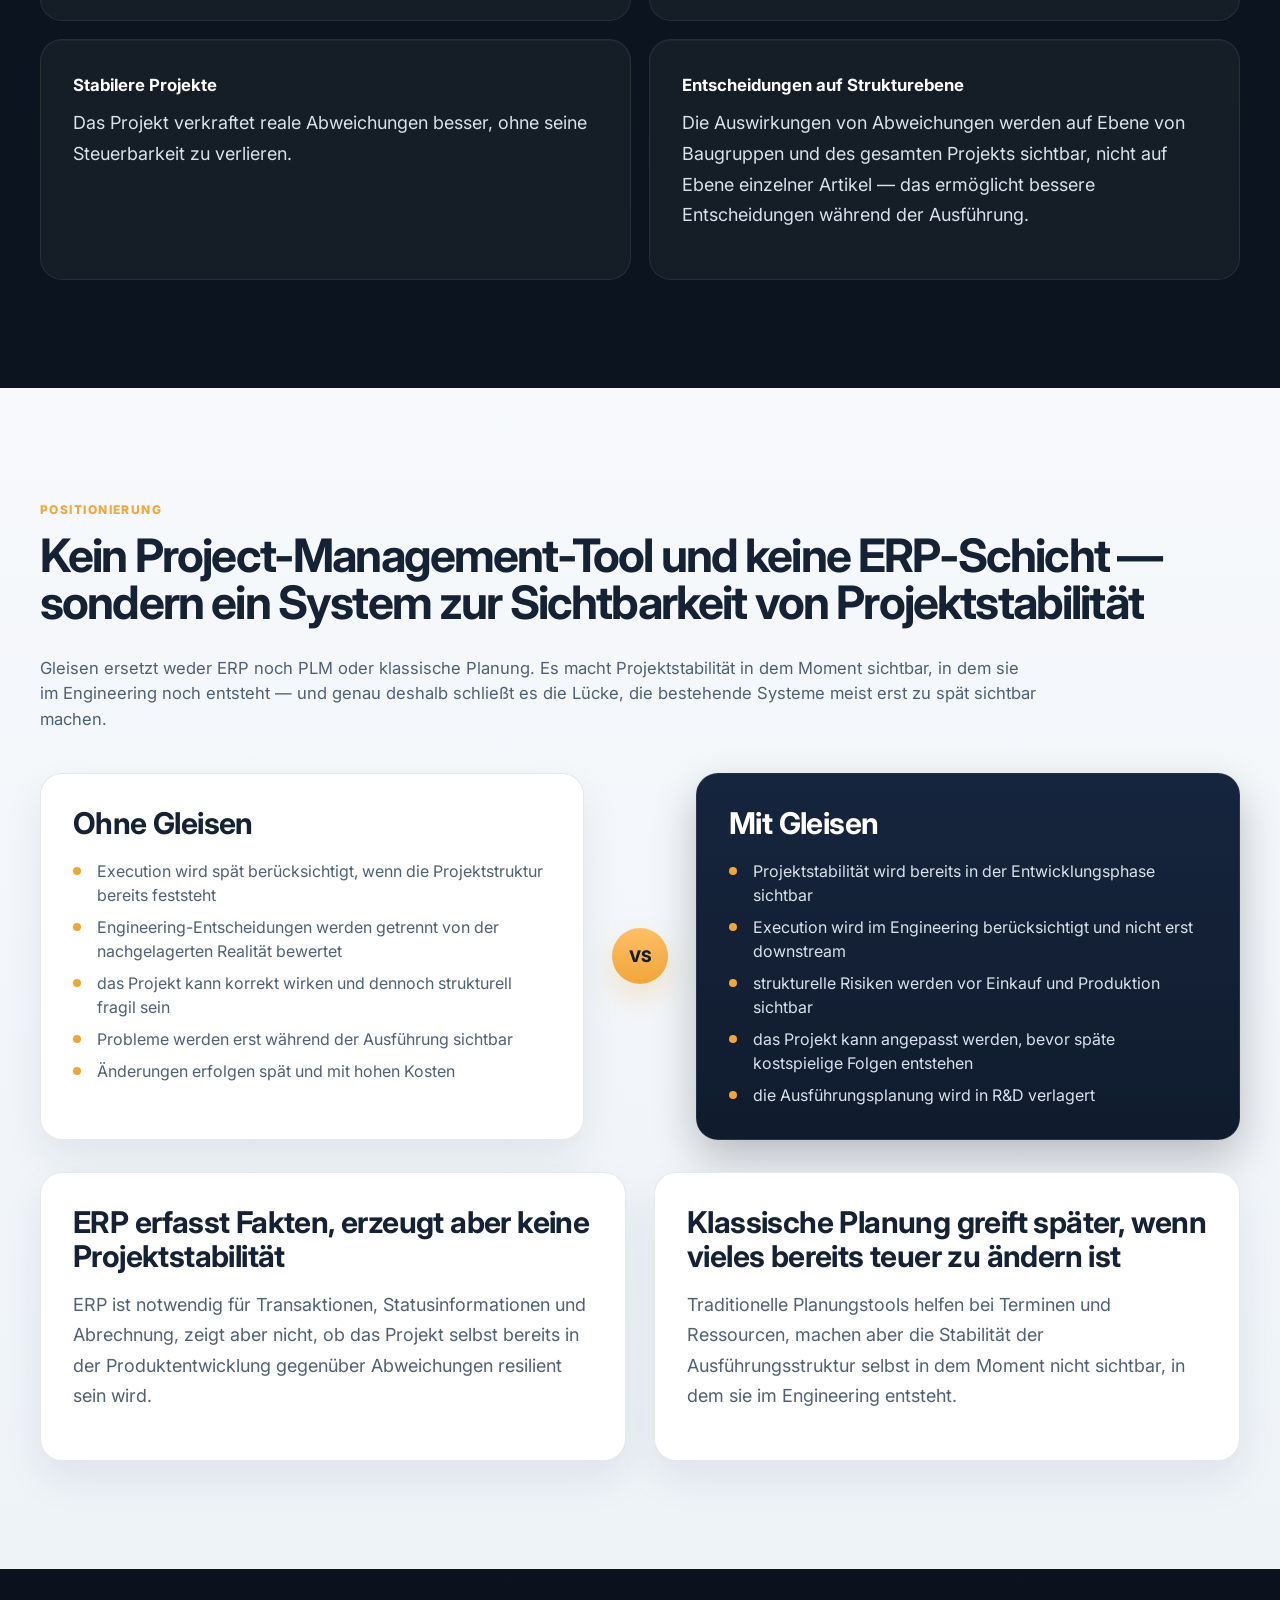
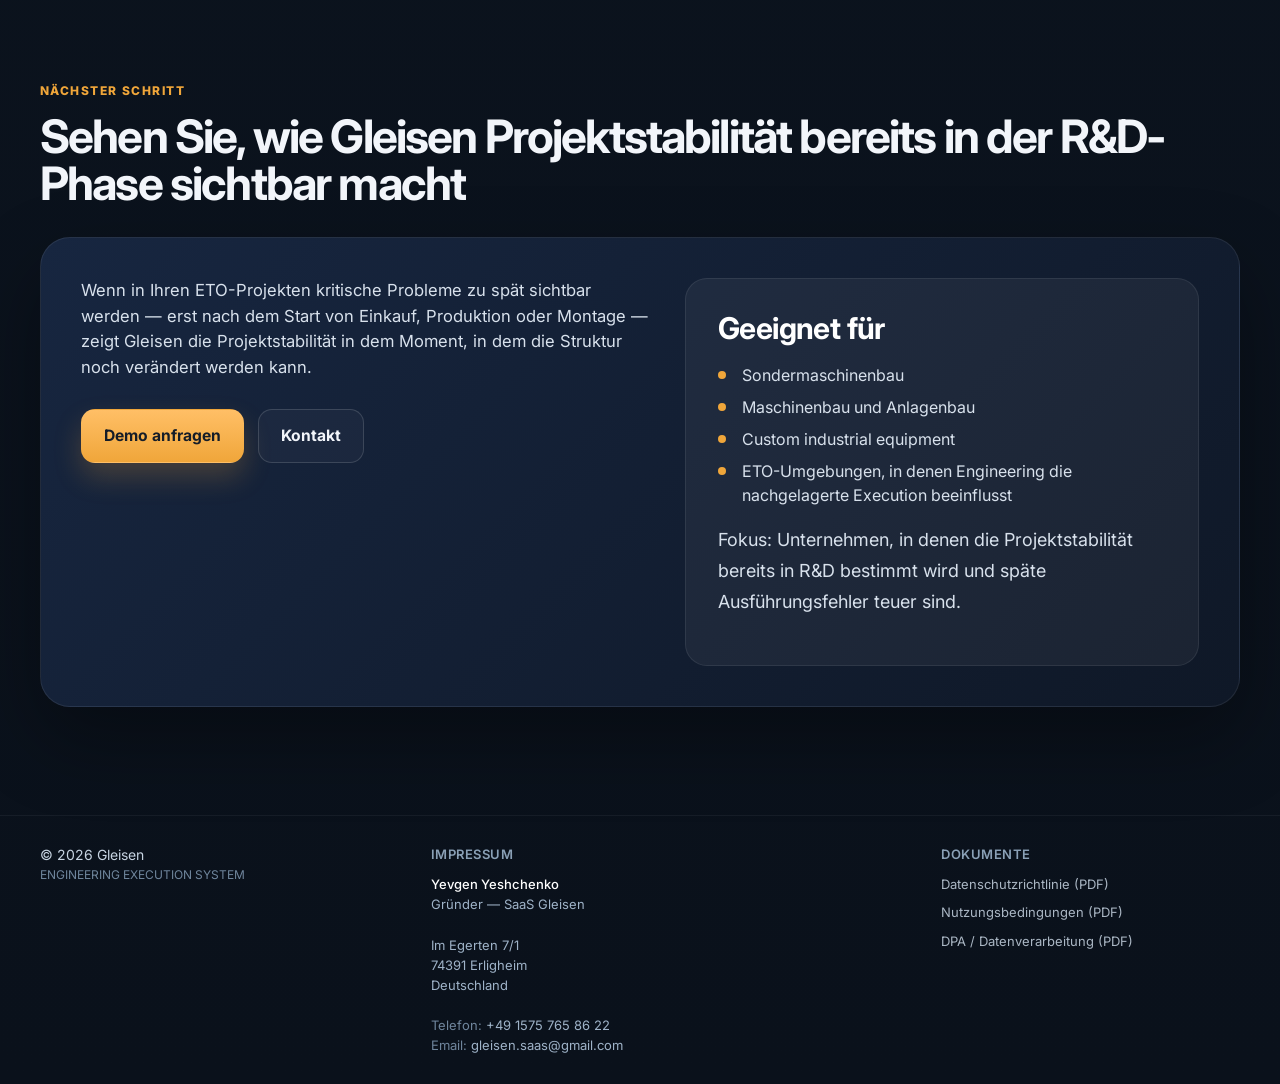
==== commit 8af7cded: "update" ====
--- a/index.html
+++ b/index.html
@@ -7,7 +7,7 @@
 
   <title>Gleisen R&D — Project Stability born @ R&D</title>
   <meta name="description"
-    content="Gleisen R&D macht Projektstabilität bereits in der Produktentwicklung sichtbar. Für ETO- und Industrieprojekte, bei denen die Ausführung schon im Engineering bestimmt wird." />
+    content="Gleisen R&D macht Projektstabilität bereits in der Produktentwicklung sichtbar. Für ETO- und Industrieprojekte, bei denen die Ausführung schon im Engineering festgelegt wird." />
   <meta name="keywords"
     content="Engineering-to-Order software, ETO Plattform, project stability, execution stability, engineering execution system, Gleisen R&D, industrial SaaS, Maschinenbau SaaS, ETO planning, execution in engineering" />
   <meta name="robots" content="index,follow,max-image-preview:large,max-snippet:-1,max-video-preview:-1" />
@@ -30,7 +30,7 @@
   <meta name="twitter:card" content="summary_large_image" />
   <meta name="twitter:title" content="Gleisen R&D — Project Stability born @ R&D" />
   <meta name="twitter:description"
-    content="Projektstabilität wird bereits in der R&D-Phase sichtbar — bevor Ausführungsfehler teuer werden." />
+    content="Projektstabilität wird bereits in der R&amp;D-Phase sichtbar — bevor Ausführungsfehler teuer werden." />
 
   <link rel="preconnect" href="https://fonts.googleapis.com">
   <link rel="preconnect" href="https://fonts.gstatic.com" crossorigin>
@@ -87,7 +87,7 @@
     <section class="hero">
       <div class="container">
         <div class="hero-top">
-          <span class="eyebrow">GLEISEN R&amp;D</span>
+          <span class="eyebrow">GLEISEN - ENGINEERING EXECUTION SYSTEM</span>
           <h1>Project Stability born @ R&amp;D</h1>
         </div>
 
@@ -97,15 +97,13 @@
 
             <div class="hero-text">
               <p class="hero-subline">
-                In Engineer-to-Order (ETO) entsteht Projektstabilität bereits in der R&D
+                In Engineer-to-Order (ETO) wird Projektstabilität bereits in der R&amp;D-Phase festgelegt
               </p>
 
               <div class="hero-points">
-                <div class="item">Es wird sichtbar, ob das Projekt reale Abweichungen schon vor dem Start von Einkauf und Produktion verkraften wird
-                </div>
-                <div class="item">Engineering-Entscheidungen werden sofort in ihrer Wirkung auf Termine, Dichte und
-                  Abhängigkeiten sichtbar</div>
-                <div class="item">Vermeidung von Verzögerungen, Notfall-Umplanungen und teuren Änderungen</div>
+                <div class="item">Früh erkennen, ob ein Projekt reale Abweichungen bereits vor dem Start von Einkauf und Produktion verkraften kann</div>
+                <div class="item">Verstehen, wie Engineering-Entscheidungen Termine, Dichte und Abhängigkeiten beeinflussen</div>
+                <div class="item">Verzögerungen, kurzfristige Umplanungen und kostspielige Änderungen vermeiden</div>
               </div>
             </div>
 
@@ -137,46 +135,43 @@
         <div class="section-header">
           <span class="eyebrow">Problem</span>
           <h2 class="section-title">
-            Terminverzug ist der Moment, in dem das Problem sichtbar wird. Aber beheben lässt es sich früher — solange
-            die instabile Struktur noch keine Kettenreaktion ausgelöst hat.
+            Terminverzug ist der Moment, in dem das Problem sichtbar wird. Beheben lässt es sich jedoch früher — bevor
+            eine instabile Struktur eine Kettenreaktion auslöst.
           </h2>
         </div>
 
         <p class="section-intro narrow">
-          In einer ETO-Umgebung können zwei Projekte bei Terminen, Phasen und KPIs identisch aussehen — und dennoch eine sehr unterschiedliche Fähigkeit haben,
-          Abweichungen zu verkraften. Der Unterschied entsteht nicht in Berichten, sondern in der Ausführungsstruktur: in
-          Abhängigkeiten, Arbeitsdichte, Reihenfolge und Flexibilität bereits in der Entwicklungsphase.
+          In einer ETO-Umgebung können zwei Projekte bei Terminen, Phasen und KPIs identisch aussehen und dennoch sehr unterschiedlich
+          auf Abweichungen reagieren. Der Unterschied entsteht nicht in Berichten, sondern in der Ausführungsstruktur:
+          in Abhängigkeiten, Arbeitsdichte, Reihenfolge und Flexibilität — bereits in der Entwicklungsphase.
         </p>
 
         <div class="cards-grid">
           <div class="card">
             <h3>Warum KPIs das Problem zu spät zeigen</h3>
             <p>
-              Klassische KPIs erfassen das Ergebnis erst, nachdem sich die Ausführungsstruktur bereits gebildet hat. Sie zeigen
-              Termine,
-              Fertigstellungsgrad oder Budget, aber sie zeigen nicht, ob das Projekt selbst eine reale Abweichung verkraften kann — eine Lieferverzögerung,
-              eine Konstruktionsänderung, Ressourcenmangel oder eine Verschiebung zwischen Phasen.
-            </p>
-            <ul class="list">
-              <li>das Projekt kann „on track“ wirken und dennoch bereits strukturell instabil sein</li>
-              <li>lokale Überlastungen und starre Abhängigkeiten sind auf Ebene aggregierter KPIs nicht sichtbar</li>
-              <li>das Problem wird erst sichtbar, wenn seine Behebung bereits teuer ist</li>
+              Klassische KPIs erfassen Ergebnisse erst, nachdem sich die Ausführungsstruktur bereits herausgebildet hat.
+              Sie zeigen Termine, Fertigstellungsgrad oder Budget, aber nicht, ob das Projekt selbst eine reale Abweichung
+              verkraften kann — etwa eine Lieferverzögerung, eine Konstruktionsänderung, Ressourcenmangel oder eine Verschiebung zwischen Phasen.
+            </p>
+            <ul class="list">
+              <li>ein Projekt kann „on track“ wirken und dennoch bereits strukturell instabil sein</li>
+              <li>lokale Überlastungen und starre Abhängigkeiten bleiben auf Ebene aggregierter KPIs unsichtbar</li>
+              <li>das Problem wird oft erst sichtbar, wenn seine Behebung bereits teuer ist</li>
             </ul>
           </div>
 
           <div class="card">
             <h3>Wo das Problem tatsächlich entsteht</h3>
             <p>
-              Das Problem entsteht weder in der Werkhalle noch im letzten Projektbericht. Es entsteht in dem Moment, in dem
-              sich
-              Produktstruktur und Ausführungslogik formen: wer von wem abhängt, wo Phasen zu eng „vernäht“ sind, wo kein
-              Puffer vorhanden ist,
-              und wo das Projekt seine Anpassungsfähigkeit verliert.
+              Das Problem entsteht weder in der Werkhalle noch im letzten Projektbericht. Es entsteht in dem Moment,
+              in dem Produktstruktur und Ausführungslogik festgelegt werden: wer von wem abhängt, wo Phasen zu eng
+              „vernäht“ sind, wo Puffer fehlen und wo das Projekt seine Anpassungsfähigkeit verliert.
             </p>
             <ul class="list">
               <li>Engineering trifft Entscheidungen, die die nachgelagerte Ausführung bereits bestimmen</li>
               <li>die Trennung von Rollen und Phasen kann rational wirken und das Projekt dennoch instabil machen</li>
-              <li>wenn Execution in R&amp;D nicht berücksichtigt wird, wird das Projekt zum Geisel später Korrekturen</li>
+              <li>wenn Execution in R&amp;D nicht berücksichtigt wird, wird das Projekt von späten Korrekturen getrieben</li>
             </ul>
           </div>
         </div>
@@ -188,16 +183,15 @@
         <div class="section-header">
           <span class="eyebrow">Gleisen Logik</span>
           <h2 class="section-title">
-            Projektstabilität wird nicht nur durch Termine bestimmt, sondern durch das Zusammenspiel von Struktur, Abhängigkeiten, Dichte und
-            Flexibilität
+            Projektstabilität wird nicht nur durch Termine bestimmt, sondern durch das Zusammenspiel von Struktur, Abhängigkeiten, Dichte und Flexibilität
           </h2>
         </div>
 
         <p class="section-intro">
           Gleisen betrachtet das Projekt nicht als eine Menge einzelner Aufgaben, sondern als Produktstruktur über die Zeit.
-          BOM, Phasen, Abhängigkeiten und Arbeitsreihenfolge werden zu einem System,
+          BOM, Phasen, Abhängigkeiten und Arbeitsreihenfolge werden zu einem integrierten System,
           das nicht nur zur Beurteilung der Stabilität im Engineering genutzt wird,
-          sondern auch für Entscheidungen in Einkauf, Produktion und Montage.
+          sondern auch Entscheidungen in Einkauf, Produktion und Montage unterstützt.
         </p>
 
         <div class="flow-line">
@@ -217,8 +211,8 @@
             <div class="label">Zeit</div>
             <h3>Termine im Kontext der Struktur</h3>
             <p>
-              Entscheidend sind nicht nur die Daten selbst, sondern wie die Zeit auf abhängige Teile des Projekts verteilt ist,
-              wo dichte Bereiche entstehen und wo kein Raum für Anpassung bleibt.
+              Entscheidend sind nicht nur die Daten selbst, sondern auch, wie die Zeit auf abhängige Teile des Projekts verteilt ist,
+              wo dichte Bereiche entstehen und wo kein Spielraum für Anpassungen bleibt.
             </p>
             <p>
               Dadurch können Entscheidungen auf Ebene von Baugruppen getroffen werden und nicht nur auf Ebene einzelner Aufgaben oder Artikel.
@@ -227,9 +221,9 @@
 
           <div class="flow-card">
             <div class="label">Stabilität</div>
-            <h3>Fähigkeit, Abweichungen zu verkraften</h3>
-            <p>
-              Gleisen macht sichtbar, wo ein Projekt bei Veränderungen steuerbar bleibt,
+            <h3>Die Fähigkeit, Abweichungen zu verkraften</h3>
+            <p>
+              Gleisen macht sichtbar, wo ein Projekt bei Veränderungen steuerbar bleibt
               und wo bereits eine kleine Abweichung zu kaskadierenden Störungen führt.
             </p>
             <p>
@@ -239,8 +233,6 @@
         </div>
       </div>
     </section>
-
-
 
     <section id="solution" class="section light-section">
       <div class="container">
@@ -254,17 +246,19 @@
         <p class="section-intro">
           Gleisen R&amp;D macht Projektstabilität bereits dann sichtbar, wenn Engineering-Entscheidungen noch verändert werden können —
           vor dem Einkauf, vor der Produktion und vor späten kostspieligen Korrekturen.
+          Gleichzeitig bleibt dieselbe Struktur auch nach Projektstart ein Arbeitsinstrument —
+          für nachgelagerte Entscheidungen in den Abteilungen und in der Montage.
         </p>
 
         <div class="split">
           <div class="feature-panel light panel-left">
             <h3>1. Projektstabilität wird vor der Ausführung sichtbar</h3>
             <p>
-              Die Projektstruktur wird bereits in R&amp;D analysierbar: sichtbar wird, wo starre Abhängigkeiten,
+              Die Projektstruktur wird bereits in R&amp;D analysierbar: Sichtbar wird, wo starre Abhängigkeiten,
               überlastete Übergänge zwischen Phasen und fehlende Anpassungsfähigkeit entstehen.
             </p>
             <ul class="list">
-              <li>sichtbar wird, ob das Projekt reale Abweichungen verkraften wird</li>
+              <li>sichtbar wird, ob das Projekt reale Abweichungen verkraften kann</li>
               <li>sichtbar wird, wo eine kleine Verzögerung ein Kaskadenproblem auslöst</li>
               <li>sichtbar wird, welche Entscheidungen das Projekt schon vor dem Start fragil machen</li>
             </ul>
@@ -273,58 +267,12 @@
           <div class="feature-panel light panel-right">
             <h3>2. Engineering beginnt, Execution zu berücksichtigen</h3>
             <p>
-              Engineering-Entscheidungen existieren nicht länger getrennt von der nachgelagerten Realität.
-              Die Entwicklung berücksichtigt nicht nur die Konstruktion des Produkts, sondern auch die Fähigkeit des Projekts, umsetzbar zu sein.
+              Engineering-Entscheidungen werden nicht länger getrennt von der nachgelagerten Realität getroffen.
+              Die Entwicklung berücksichtigt nicht nur die Konstruktion des Produkts, sondern auch die Umsetzbarkeit des Projekts.
             </p>
             <ul class="list">
               <li>Execution wird Teil des Engineerings und nicht erst eine späte Reaktion</li>
-              <li>die Projektstruktur kann angepasst werden, solange dies noch günstig ist</li>
-              <li>die Ausführungsplanung wird aus späten Phasen in R&amp;D verlagert</li>
-            </ul>
-          </div>
-        </div>
-      </div>
-    </section>
-
-    <section id="solution" class="section light-section">
-      <div class="container">
-        <div class="section-header">
-          <span class="eyebrow">Gleisen R&amp;D</span>
-          <h2 class="section-title">
-            Das Verständnis von Execution in die Produktentwicklungsphase bringen
-          </h2>
-        </div>
-
-        <p class="section-intro">
-          Gleisen R&amp;D macht Projektstabilität bereits dann sichtbar, wenn Engineering-Entscheidungen noch verändert werden können —
-          vor dem Einkauf, vor der Produktion und vor späten kostspieligen Korrekturen.
-          Doch dieselbe Struktur bleibt auch nach Projektstart ein Arbeitsinstrument —
-          für nachgelagerte Entscheidungen in Abteilungen und auf der Montage.
-        </p>
-
-        <div class="split">
-          <div class="feature-panel light panel-left">
-            <h3>1. Projektstabilität wird vor der Ausführung sichtbar</h3>
-            <p>
-              Die Projektstruktur wird bereits in R&amp;D analysierbar: sichtbar wird, wo starre Abhängigkeiten,
-              überlastete Übergänge zwischen Phasen und fehlende Anpassungsfähigkeit entstehen.
-            </p>
-            <ul class="list">
-              <li>sichtbar wird, ob das Projekt reale Abweichungen verkraften wird</li>
-              <li>sichtbar wird, wo eine kleine Verzögerung ein Kaskadenproblem auslöst</li>
-              <li>sichtbar wird, welche Entscheidungen das Projekt schon vor dem Start fragil machen</li>
-            </ul>
-          </div>
-
-          <div class="feature-panel light panel-right">
-            <h3>2. Engineering beginnt, Execution zu berücksichtigen</h3>
-            <p>
-              Engineering-Entscheidungen existieren nicht länger getrennt von der nachgelagerten Realität.
-              Die Entwicklung berücksichtigt nicht nur die Konstruktion des Produkts, sondern auch die Fähigkeit des Projekts, umsetzbar zu sein.
-            </p>
-            <ul class="list">
-              <li>Execution wird Teil des Engineerings und nicht erst eine späte Reaktion</li>
-              <li>die Projektstruktur kann angepasst werden, solange dies noch günstig ist</li>
+              <li>die Projektstruktur kann angepasst werden, solange dies noch mit vertretbarem Aufwand möglich ist</li>
               <li>die Ausführungsplanung wird aus späten Phasen in R&amp;D verlagert</li>
             </ul>
           </div>
@@ -335,7 +283,7 @@
             <h3>3. Die Projektstruktur wird während der Ausführung genutzt</h3>
             <p>
               Nach Projektstart bleibt dieselbe Struktur ein Arbeitsinstrument für die Abteilungen.
-              Sie ermöglicht es, die Wirkung von Abweichungen nicht auf Ebene einzelner Teile,
+              Sie ermöglicht es, die Auswirkungen von Abweichungen nicht auf Ebene einzelner Teile,
               sondern auf Ebene von Baugruppen und des gesamten Projekts zu verstehen.
             </p>
             <ul class="list">
@@ -358,8 +306,8 @@
         </div>
 
         <p class="section-intro narrow">
-          Der Wert von Gleisen liegt nicht in „noch mehr Transparenz“, sondern darin, dass eine instabile Projektstruktur sichtbar wird,
-          bevor ihre Folgen zu Nacharbeit, Verzögerungen und teurer Umplanung werden.
+          Der Wert von Gleisen liegt nicht in „noch mehr Transparenz“, sondern darin, dass instabile Projektstrukturen sichtbar werden,
+          bevor ihre Folgen zu Nacharbeit, Verzögerungen und teurer Umplanung führen.
         </p>
 
         <div class="value-grid">
@@ -376,19 +324,16 @@
 
           <div class="value-card">
             <strong>Stabilere Projekte</strong>
-            <p>Das Projekt verkraftet reale Abweichungen besser, ohne die Steuerbarkeit zu verlieren.</p>
+            <p>Das Projekt verkraftet reale Abweichungen besser, ohne seine Steuerbarkeit zu verlieren.</p>
           </div>
 
           <div class="value-card">
             <strong>Entscheidungen auf Strukturebene</strong>
-            <p>Die Wirkung von Abweichungen wird auf Ebene von Baugruppen und des gesamten Projekts sichtbar, nicht auf Ebene einzelner Artikel — das ermöglicht
-              Entscheidungen während der Ausführung.</p>
-          </div>
-        </div>
-      </div>
-    </section>
-
-
+            <p>Die Auswirkungen von Abweichungen werden auf Ebene von Baugruppen und des gesamten Projekts sichtbar, nicht auf Ebene einzelner Artikel — das ermöglicht bessere Entscheidungen während der Ausführung.</p>
+          </div>
+        </div>
+      </div>
+    </section>
 
     <section class="section light-section">
       <div class="container">
@@ -402,7 +347,7 @@
         <p class="section-intro">
           Gleisen ersetzt weder ERP noch PLM oder klassische Planung.
           Es macht Projektstabilität in dem Moment sichtbar, in dem sie im Engineering noch entsteht —
-          und genau deshalb schließt es die Lücke, die bestehende Systeme meist zu spät zeigen.
+          und genau deshalb schließt es die Lücke, die bestehende Systeme meist erst zu spät sichtbar machen.
         </p>
 
         <div class="compare compare-top">
@@ -413,7 +358,7 @@
               <li>Engineering-Entscheidungen werden getrennt von der nachgelagerten Realität bewertet</li>
               <li>das Projekt kann korrekt wirken und dennoch strukturell fragil sein</li>
               <li>Probleme werden erst während der Ausführung sichtbar</li>
-              <li>Änderungen werden spät und teuer korrigiert</li>
+              <li>Änderungen erfolgen spät und mit hohen Kosten</li>
             </ul>
           </div>
 
@@ -435,8 +380,8 @@
           <div class="card positioning-card">
             <h3>ERP erfasst Fakten, erzeugt aber keine Projektstabilität</h3>
             <p>
-              ERP ist notwendig für Transaktionen, Statusinformationen und Abrechnung, aber es zeigt nicht, ob das Projekt selbst bereits in der Produktentwicklung
-              gegenüber Abweichungen stabil sein wird.
+              ERP ist notwendig für Transaktionen, Statusinformationen und Abrechnung, zeigt aber nicht, ob das Projekt selbst bereits in der Produktentwicklung
+              gegenüber Abweichungen resilient sein wird.
             </p>
           </div>
           <div class="card positioning-card">
@@ -481,8 +426,7 @@
               <li>ETO-Umgebungen, in denen Engineering die nachgelagerte Execution beeinflusst</li>
             </ul>
             <p style="margin-top:18px;">
-              Fokus: Unternehmen, in denen die Projektstabilität bereits in R&amp;D bestimmt wird und späte Ausführungsfehler
-              teuer sind.
+              Fokus: Unternehmen, in denen die Projektstabilität bereits in R&amp;D bestimmt wird und späte Ausführungsfehler teuer sind.
             </p>
           </div>
         </div>
@@ -496,20 +440,16 @@
       <div class="footer-brand-block">
         <div class="footer-brand-line">© 2026 Gleisen</div>
         <div class="muted-small">
-          Gleisen R&amp;D — Project Stability born @ R&amp;D
-        </div>
-
-        <div class="footer-description">
-          Part of the Gleisen platform
+          ENGINEERING EXECUTION SYSTEM
         </div>
       </div>
 
       <div class="footer-legal">
-        <div class="footer-title">Rechtliche Informationen</div>
+        <div class="footer-title">Impressum</div>
 
         <div class="footer-text">
           <strong>Yevgen Yeshchenko</strong><br>
-          Gründer – SaaS Gleisen<br><br>
+          Gründer — SaaS Gleisen<br><br>
 
           Im Egerten 7/1<br>
           74391 Erligheim<br>
